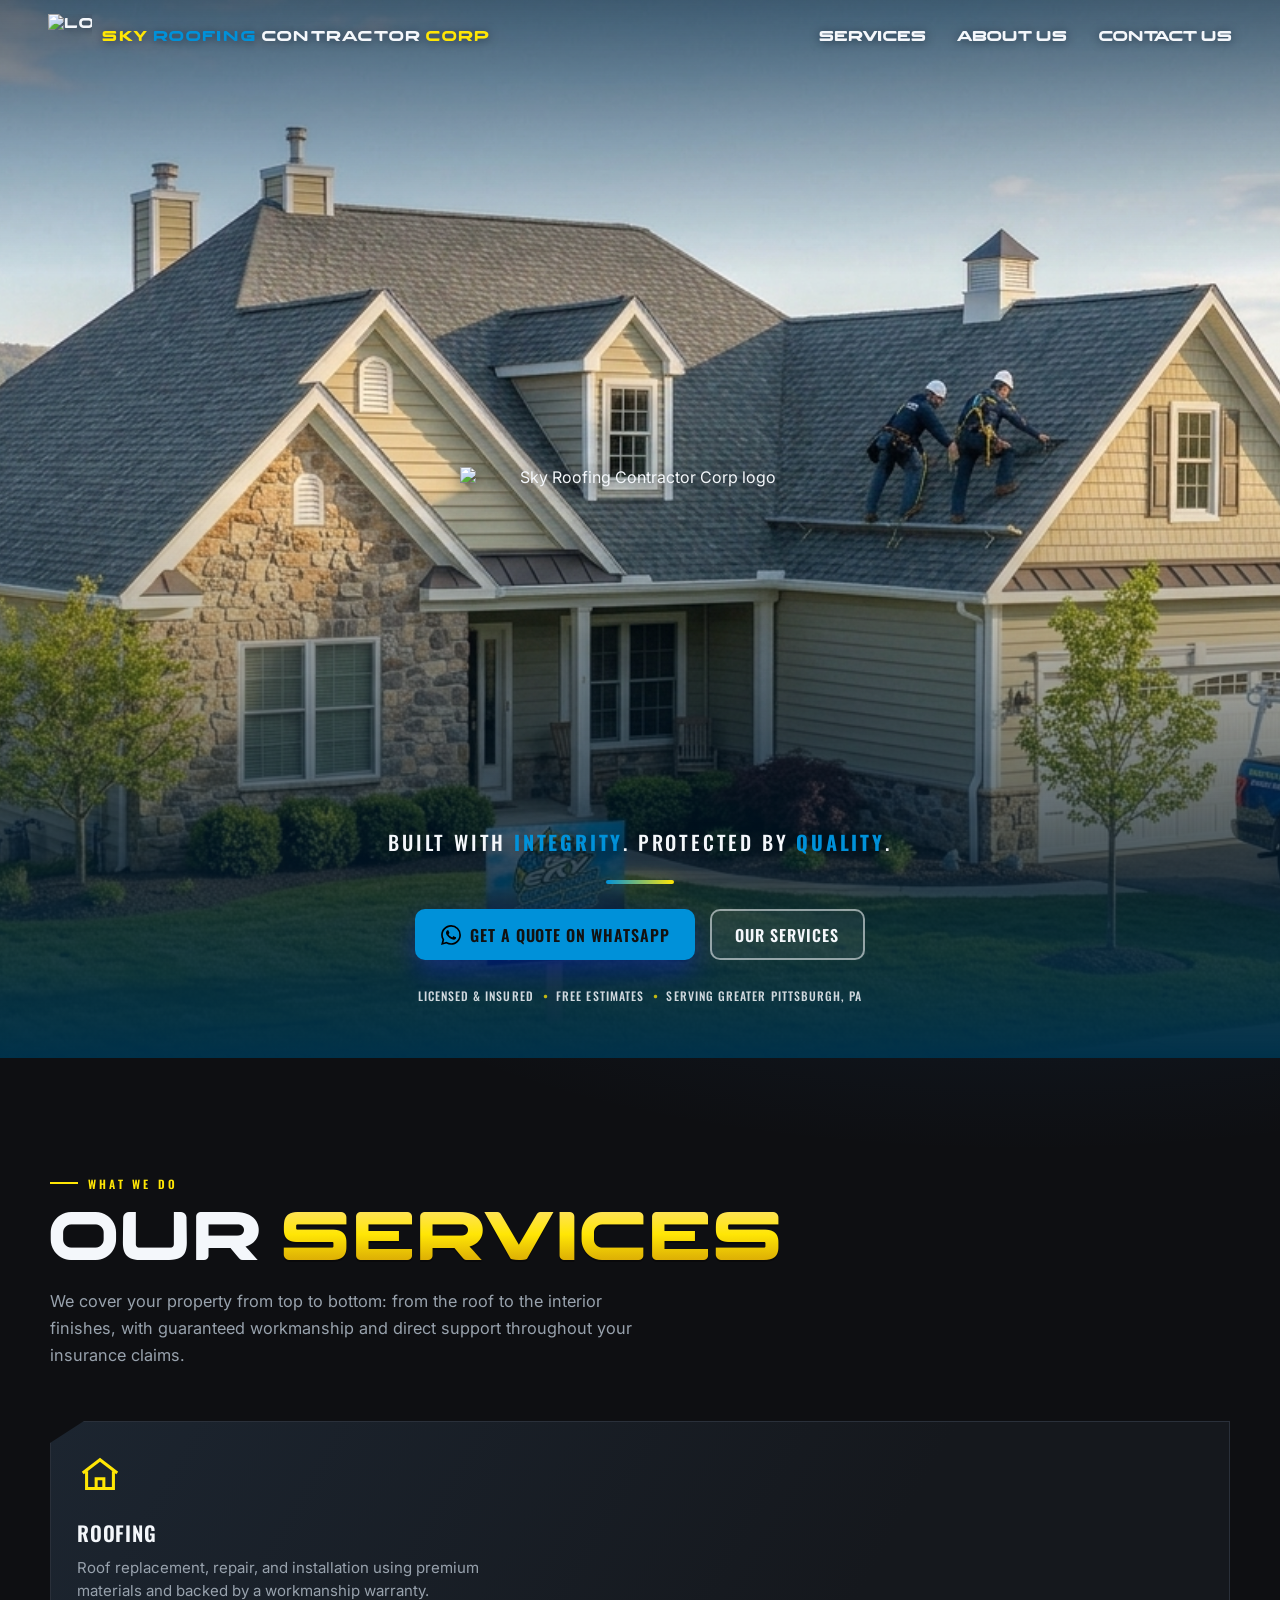
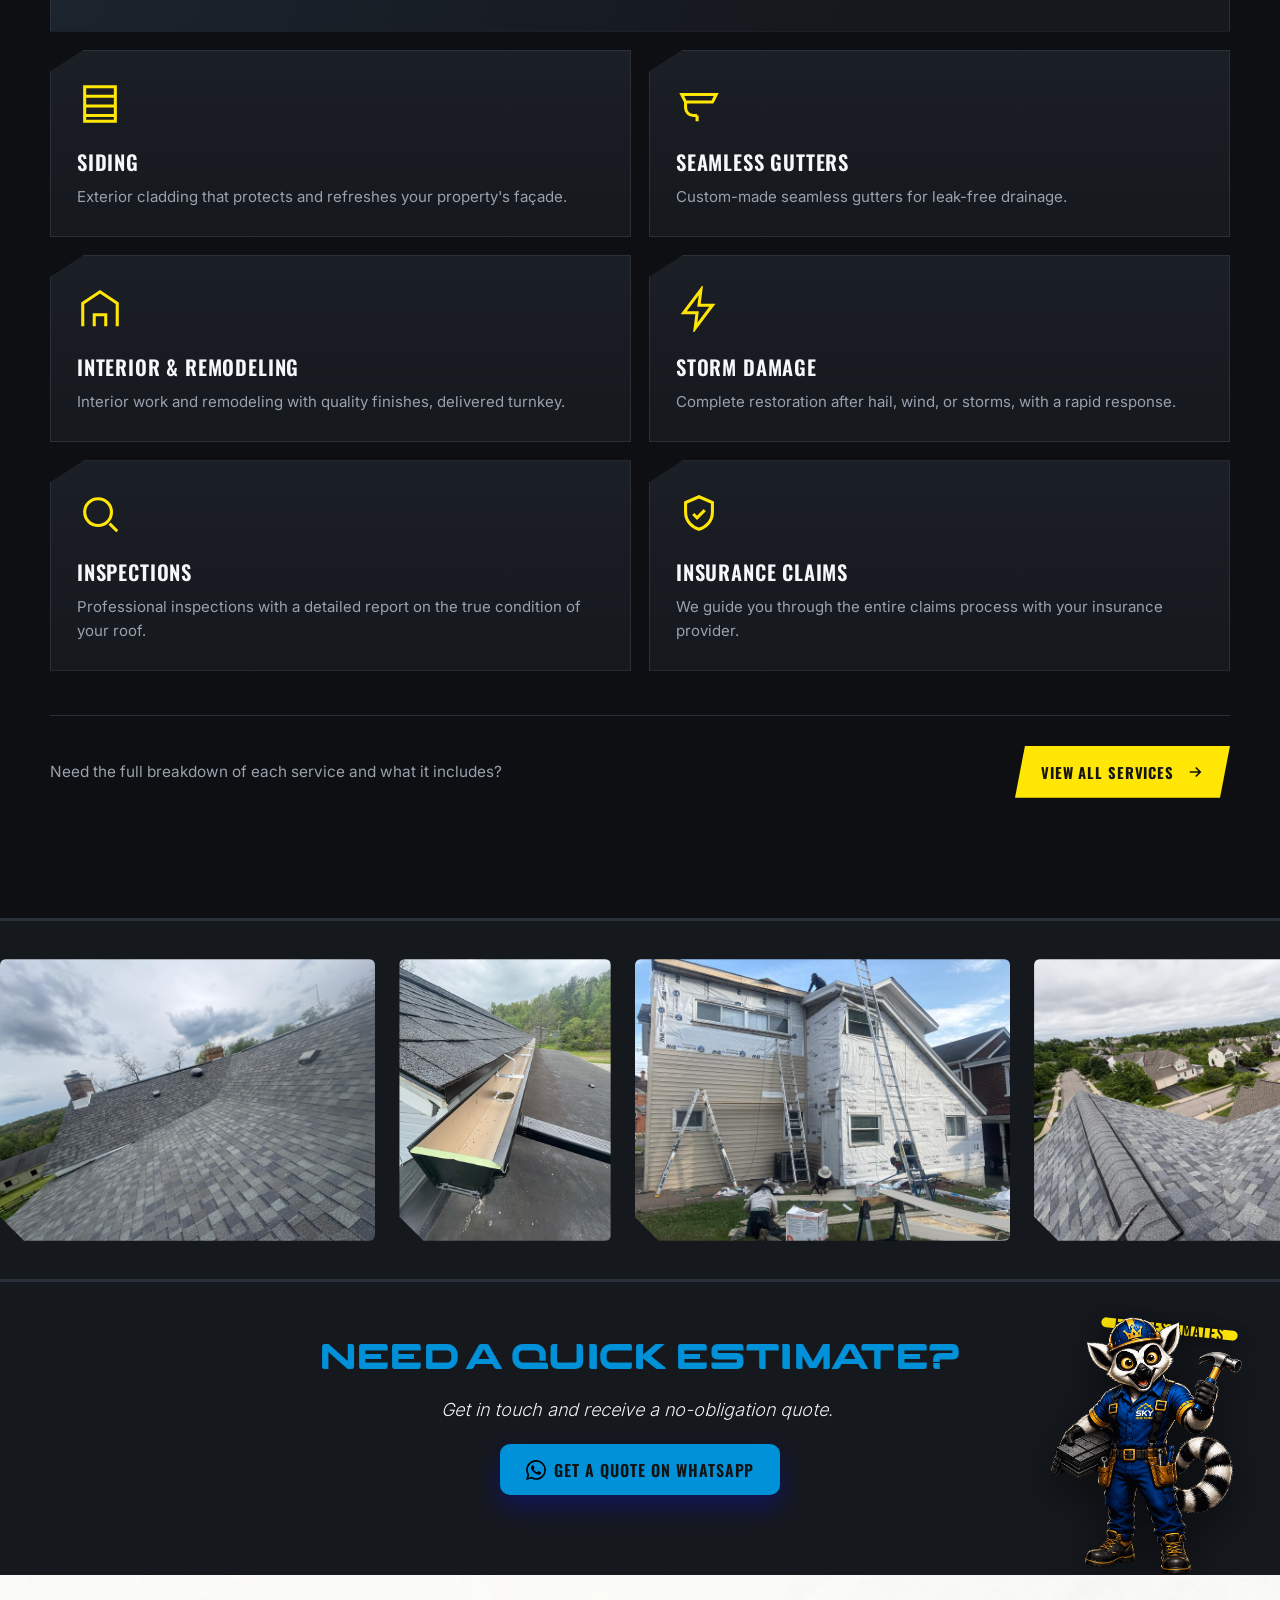
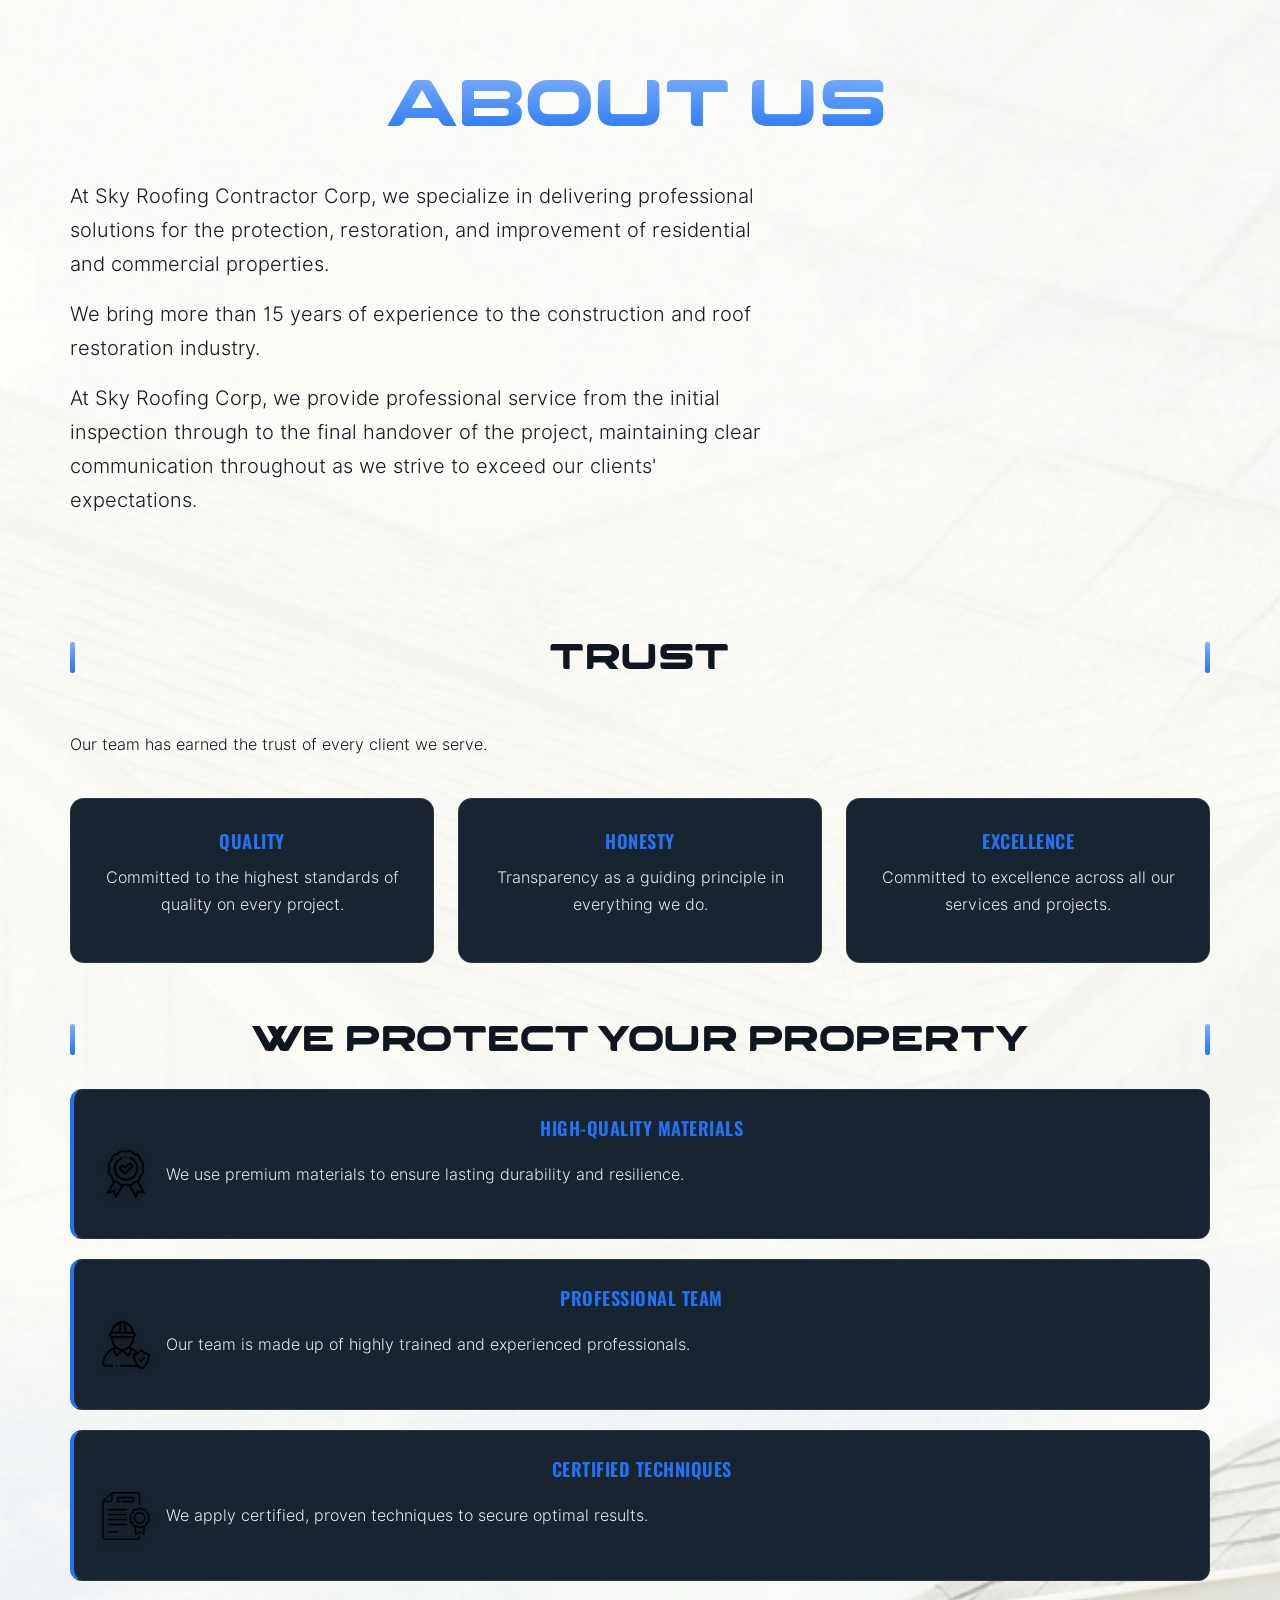
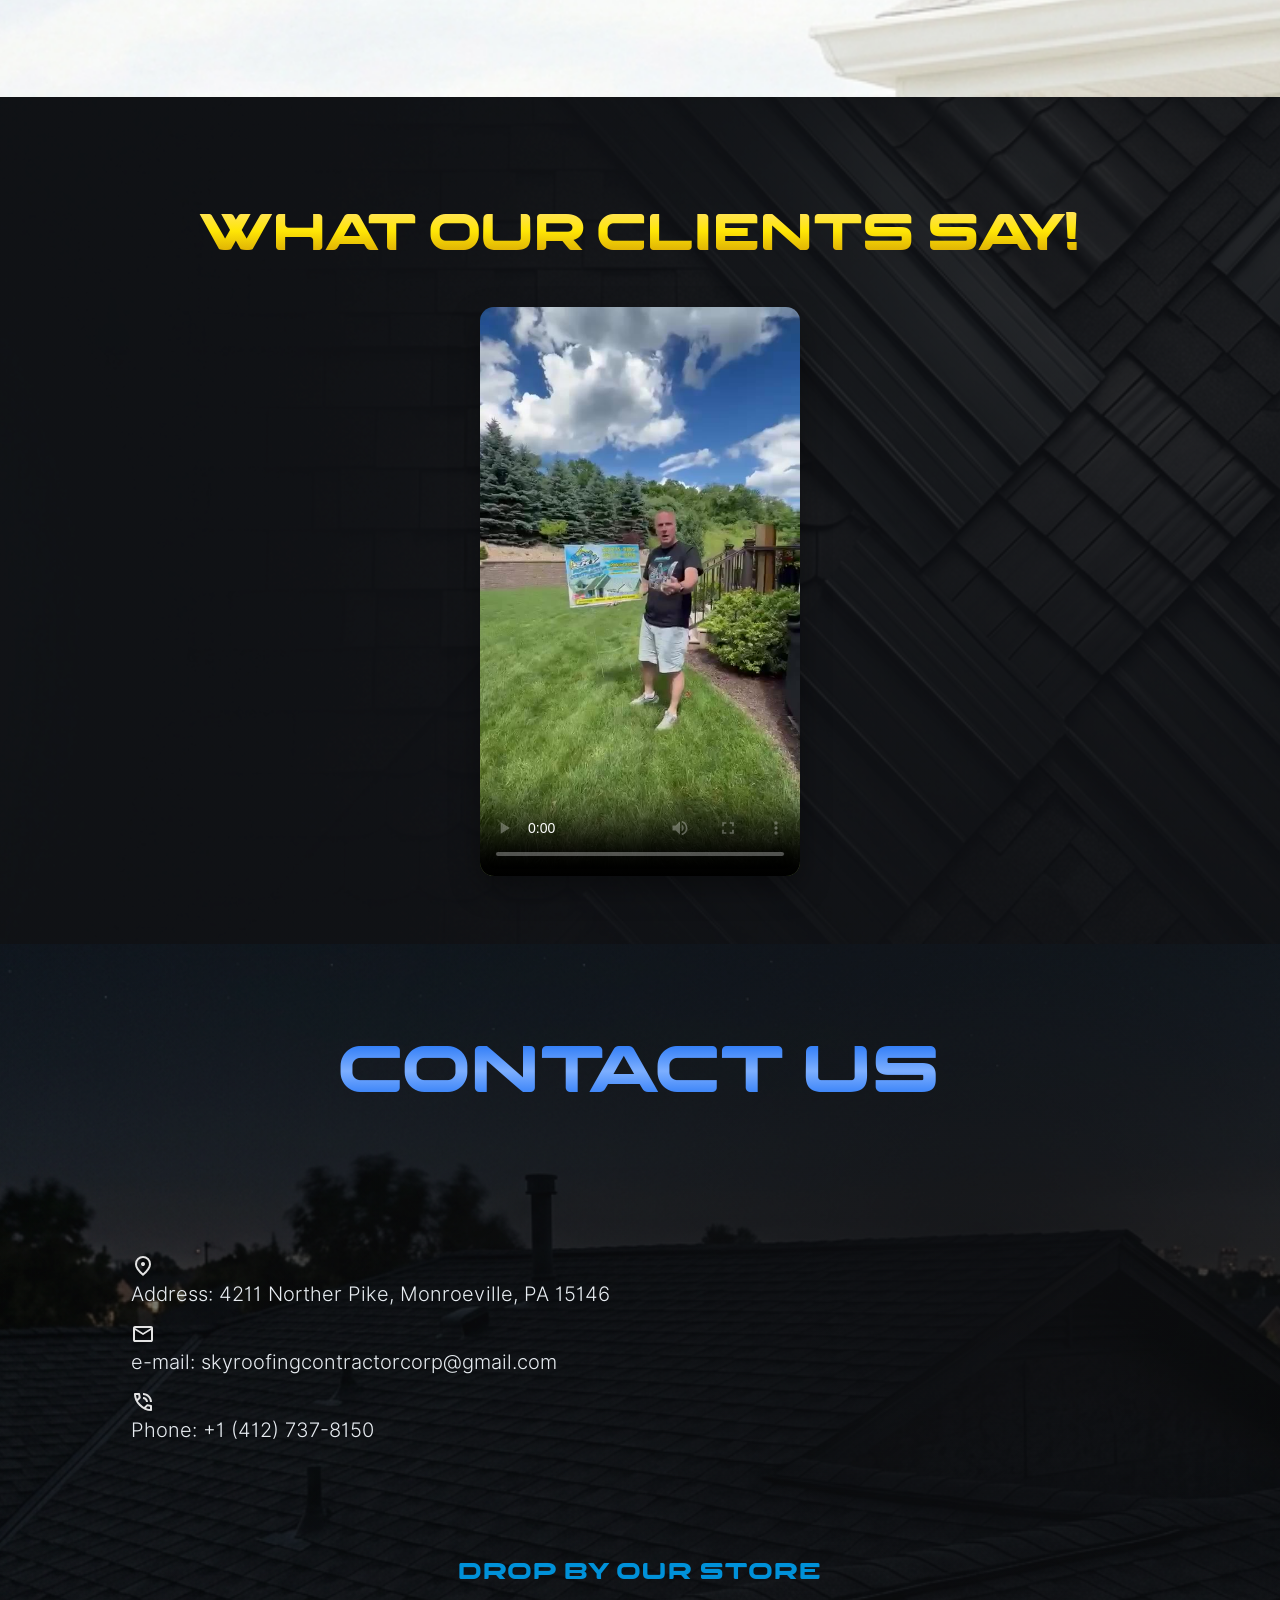
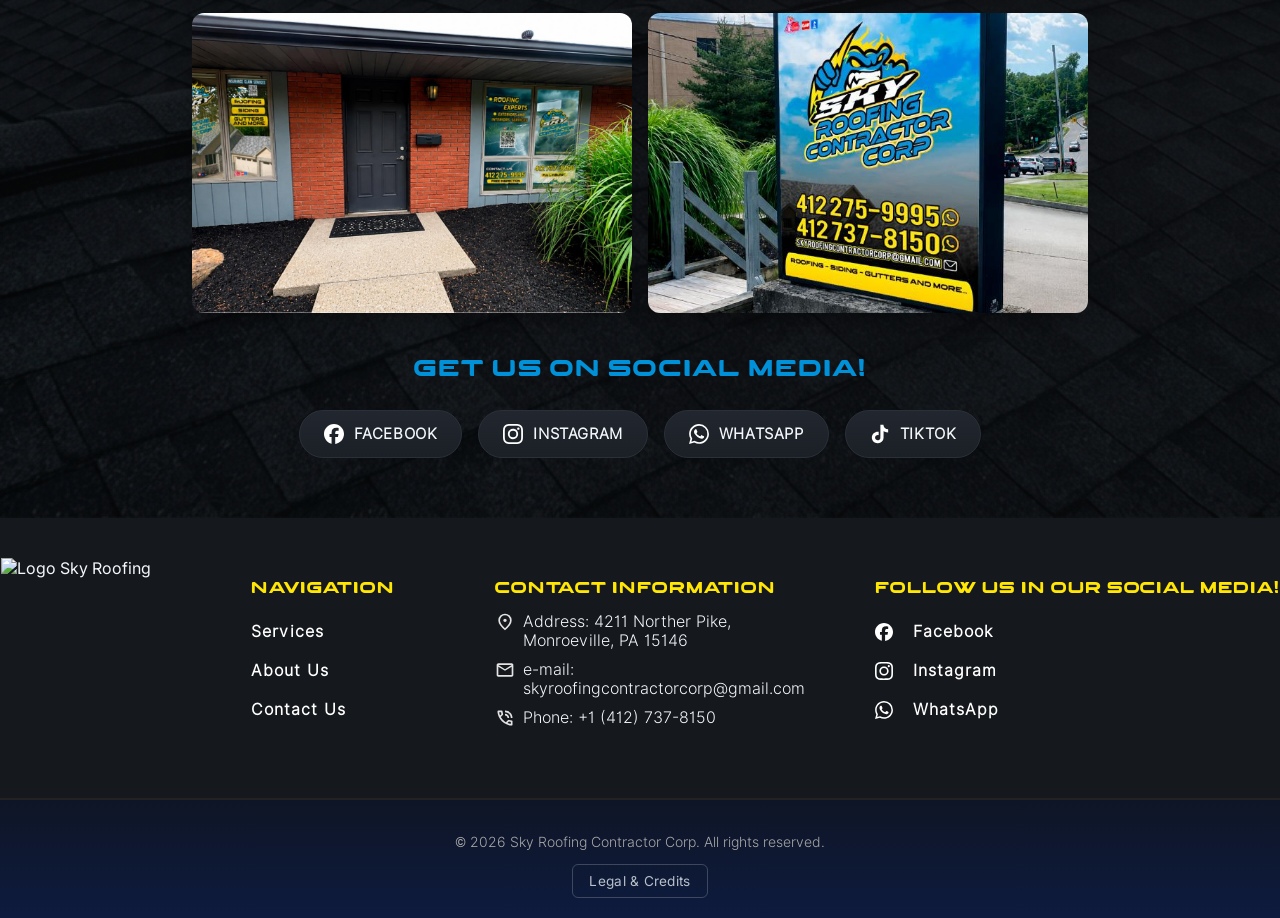
==== frontend/index.html @ 6a6f4f35 "Actualización meta index.html y agregados de sitemaps y robots para deployment" ====
<!DOCTYPE html>
<html lang="en">
<head>
    <meta charset="UTF-8">
    <meta name="viewport" content="width=device-width, initial-scale=1.0">
    <title>Roofing in Pittsburgh, PA - Sky Roofing Contractor Corp</title>
    <meta name="description" content="Licensed roofing & exterior contractor in Greater Pittsburgh, PA. Roofing, siding, seamless gutters, storm damage restoration and insurance claim support. Free estimates.">

    <link rel="canonical" href="https://www.skyroofingcontractor.com/">
    <meta property="og:type" content="website">
    <meta property="og:site_name" content="Sky Roofing Contractor Corp">
    <meta property="og:title" content="Sky Roofing Contractor Corp — Roofing in Greater Pittsburgh, PA">
    <meta property="og:description" content="Licensed roofing & exterior contractor. Roofing, siding, seamless gutters, storm restoration and insurance claim support. Free estimates.">
    <meta property="og:url" content="https://www.skyroofingcontractor.com/">
    <meta property="og:image" content="https://www.skyroofingcontractor.com/assets/og-image.jpg">
    <meta property="og:image:width" content="1200">
    <meta property="og:image:height" content="630">
    <meta property="og:image:alt" content="Sky Roofing Contractor Corp storefront and logo">
    <meta property="og:locale" content="en_US">
    <meta name="twitter:card" content="summary_large_image">
    <meta name="twitter:title" content="Sky Roofing Contractor Corp — Roofing in Greater Pittsburgh, PA">
    <meta name="twitter:description" content="Roofing, siding, seamless gutters, storm restoration and insurance claim support. Free estimates.">
    <meta name="twitter:image" content="https://www.skyroofingcontractor.com/assets/og-image.jpg">

    <link rel="stylesheet" href="style.css">
    <link rel="stylesheet" href="barra_progreso.css">
    <link rel="stylesheet" href="about_us.css">
    <link rel="stylesheet" href="responsive.css">
    <link rel="stylesheet" href="branding.css">

    <link rel="icon" href="assets/favicon/favicon.ico" sizes="any">
    <link rel="icon" href="assets/favicon/favicon-32x32.png" sizes="32x32" type="image/png">
    <link rel="icon" href="assets/favicon/favicon-16x16.png" sizes="16x16" type="image/png">
    <link rel="apple-touch-icon" href="assets/favicon/apple-touch-icon.png" sizes="180x180">
    <link rel="manifest" href="assets/favicon/site.webmanifest">
    <meta name="theme-color" content="#0a1946">
</head>
<body>
    <div id="barra-progreso"></div>
    <header class="navbar" id="navbar">
        <a href="index.html" class="nav-logo">
            <img src="assets/logos/logo_skyroofing_1.png" alt="Logo Sky Roofing" class="logo-img">
            <span class="nav-name">
                <span class="y">SKY </span><span class="b">ROOFING </span><span class="w">CONTRACTOR </span><span class="y">CORP</span>
            </span>
        </a>
        <button class="nav-toggle" id="navToggle" aria-label="Open menu" aria-controls="navLinks" aria-expanded="false">
            <span></span><span></span><span></span>
        </button>
        <nav class="nav-links" id="navLinks">
            <a href="services.html">Services</a>
            <a href="#about-us">About Us</a>
            <a href="#contact-us">Contact Us</a>
        </nav>
    </header>
    <main>
        <section class="hero">
            <h1 class="sr-only">Sky Roofing Contractor Corp — Roofing in Greater Pittsburgh, PA</h1>
            <div class="hero-content">
                <img class="hero-logo" src="assets/logos/logo_skyroofing_1.png"
                     alt="Sky Roofing Contractor Corp logo" width="1100" height="1022">
                <p class="hero-eyebrow">Built with <b class="hl">integrity</b>. Protected by <b class="hl">quality</b>.</p>
                <span class="hero-accent" aria-hidden="true"></span>
                <div class="hero-cta">
                    <a class="btn btn-primary" href="https://wa.me/14127378150" target="_blank" rel="noopener">
                        <img src="assets/iconos/whatsapp.svg" alt="" aria-hidden="true"> Get a Quote on WhatsApp
                    </a>
                    <a class="btn btn-ghost" href="services.html">Our Services</a>
                </div>
                <ul class="hero-trust">
                    <li>Licensed &amp; Insured</li>
                    <li>Free Estimates</li>
                    <li>Serving Greater Pittsburgh, PA</li>
                </ul>
            </div>
        </section>
        <section class="sky-servicios" id="servicios">
            <div class="sky-wrap">
                <p class="sky-eyebrow">What We Do</p>
                <h2 class="sky-title">Our <span class="hl">Services</span></h2>
                <p class="sky-intro">
                We cover your property from top to bottom: from the roof to the interior finishes,
                with guaranteed workmanship and direct support throughout your insurance claims.
                </p>
                <div class="sky-grid">
                    <article class="sky-card is-feature">
                        <div class="sky-ico">
                        <svg viewBox="0 0 24 24"><path d="M3 11l9-7 9 7"/><path d="M5 10v9h14v-9"/><path d="M10 19v-5h4v5"/></svg>
                        </div>
                        <h3 class="sky-card-name">Roofing</h3>
                        <p class="sky-card-desc">Roof replacement, repair, and installation using premium materials and backed by a workmanship warranty.</p>
                    </article>
                
                    <article class="sky-card">
                        <div class="sky-ico">
                        <svg viewBox="0 0 24 24"><path d="M4 3h16v18H4z"/><path d="M4 8h16M4 13h16M4 18h16"/></svg>
                        </div>
                        <h3 class="sky-card-name">Siding</h3>
                        <p class="sky-card-desc">Exterior cladding that protects and refreshes your property's façade.</p>
                    </article>
                
                    <article class="sky-card">
                        <div class="sky-ico">
                        <svg viewBox="0 0 24 24"><path d="M3 7h18l-2 4H5z"/><path d="M5 11v3a4 4 0 0 0 4 4h2"/><path d="M11 18v3"/></svg>
                        </div>
                        <h3 class="sky-card-name">Seamless Gutters</h3>
                        <p class="sky-card-desc">Custom-made seamless gutters for leak-free drainage.</p>
                    </article>
                
                    <article class="sky-card">
                        <div class="sky-ico">
                        <svg viewBox="0 0 24 24"><path d="M3 21V9l9-6 9 6v12"/><path d="M9 21v-6h6v6"/></svg>
                        </div>
                        <h3 class="sky-card-name">Interior &amp; Remodeling</h3>
                        <p class="sky-card-desc">Interior work and remodeling with quality finishes, delivered turnkey.</p>
                    </article>
                
                    <article class="sky-card">
                        <div class="sky-ico">
                        <svg viewBox="0 0 24 24"><path d="M13 2L4 14h7l-1 8 9-12h-7z"/></svg>
                        </div>
                        <h3 class="sky-card-name">Storm Damage</h3>
                        <p class="sky-card-desc">Complete restoration after hail, wind, or storms, with a rapid response.</p>
                    </article>
                
                    <article class="sky-card">
                        <div class="sky-ico">
                        <svg viewBox="0 0 24 24"><circle cx="11" cy="11" r="7"/><path d="M21 21l-4-4"/></svg>
                        </div>
                        <h3 class="sky-card-name">Inspections</h3>
                        <p class="sky-card-desc">Professional inspections with a detailed report on the true condition of your roof.</p>
                    </article>
                
                    <article class="sky-card">
                        <div class="sky-ico">
                        <svg viewBox="0 0 24 24"><path d="M12 3l7 3v5c0 5-3.5 8-7 9-3.5-1-7-4-7-9V6z"/><path d="M9 12l2 2 4-4"/></svg>
                        </div>
                        <h3 class="sky-card-name">Insurance Claims</h3>
                        <p class="sky-card-desc">We guide you through the entire claims process with your insurance provider.</p>
                    </article>
                </div>
                <div class="sky-foot">
                <p>Need the full breakdown of each service and what it includes?</p>
                <a class="sky-btn" href="services.html">
                    View all services
                    <svg viewBox="0 0 24 24"><path d="M5 12h14M13 6l6 6-6 6"/></svg>
                </a>
                </div>
            </div>
        </section>
        <section class="imagenes" aria-label="skyroofing-projects">
            <ul class="carrusel-track-imagenes">
                <li class="carrusel-item"><img src="assets/trabajos/roofing/roof1.jpeg"></li>
                <li class="carrusel-item"><img src="assets/trabajos/gutters/gutters1.jpeg"></li>
                <li class="carrusel-item"><img src="assets/trabajos/siding/siding1.jpeg"></li>
                <li class="carrusel-item"><img src="assets/trabajos/roofing/roof2.jpeg"></li>

                <li class="carrusel-item" aria-hidden="true"><img src="assets/trabajos/interior/interior1.jpeg"></li>
                <li class="carrusel-item" aria-hidden="true"><img src="assets/trabajos/storm_repairs/repair2.jpeg"></li>
                <li class="carrusel-item" aria-hidden="true"><img src="assets/trabajos/roofing/roof3.jpeg"></li>
                <li class="carrusel-item" aria-hidden="true"><img src="assets/trabajos/roofing/roof4.jpeg"></li>
            </ul>
        </section>
        <section class="contacto-rapido">
            <div class="container">
                <div class="contacto-text">
                    <h2>Need a quick estimate?</h2>
                    <p>Get in touch and receive a no-obligation quote.</p>
                    <a class="btn btn-primary" href="https://wa.me/14127378150" target="_blank" rel="noopener">
                        <img src="assets/iconos/whatsapp.svg" alt="" aria-hidden="true"> Get a Quote on WhatsApp
                    </a> 
                </div>
            </div>
            <div class="mascot-extra" aria-hidden="true">
                <span class="mascot-badge">Free Estimates</span>
                <img src="assets/logos/mascota_web.png" alt="">
            </div>
        </section>
        <section id="about-us">
            <div class="about-us-content">
                <h2>About Us</h2>
                <div class="about-us-text-img">
                    <div class="about-us-text">
                        <p>At Sky Roofing Contractor Corp, we specialize in delivering professional solutions for the protection, restoration, and improvement of residential and commercial properties.</p>
                        <p>We bring more than 15 years of experience to the construction and roof restoration industry.</p>
                        <p>At Sky Roofing Corp, we provide professional service from the initial inspection through to the final handover of the project, maintaining clear communication throughout as we strive to exceed our clients' expectations.</p>
                    </div>
                    <div class="about-us-img">
                        <video src="assets/video1.mp4" autoplay muted loop playsinline class="about-us-video"></video>
                    </div>
                </div>
                <div class="about-us-boxes">
                    <h3>Trust</h3>
                    <p>Our team has earned the trust of every client we serve.</p>
                    <div class="about-us-box">
                        <h4>Quality</h4>
                        <p>Committed to the highest standards of quality on every project.</p>
                    </div>
                    <div class="about-us-box">
                        <h4>Honesty</h4>
                        <p>Transparency as a guiding principle in everything we do.</p>
                    </div>
                    <div class="about-us-box">
                        <h4>Excellence</h4>
                        <p>Committed to excellence across all our services and projects.</p>
                    </div>
                </div>
                <h3>We Protect Your Property</h3>
                <div class="box">
                    <h4>High-Quality Materials</h4>
                    <p>
                        <img src="assets/iconos/calidad.png" class="box-icon" alt="quality icon">
                        <span>We use premium materials to ensure lasting durability and resilience.</span>
                    </p>
                </div>
                <div class="box">
                    <h4>Professional Team</h4>
                    <p>
                        <img src="assets/iconos/trabajador.png" class="box-icon" alt="professional icon">
                        <span>Our team is made up of highly trained and experienced professionals.</span>
                    </p>
                </div>
                <div class="box">
                    <h4>Certified Techniques</h4>
                    <p>
                        <img src="assets/iconos/certificado.png" class="box-icon" alt="certified icon">
                        <span>We apply certified, proven techniques to secure optimal results.</span>
                    </p>
                </div>
            </div>
        </section>
        <section class="testimonio" id="testimonios">
            <div class="testimonio-inner">
                <h2>What our clients say!</h2>
                <div class="testimonio-video">
                    <video src="assets/video_recomendacion.mp4" controls playsinline preload="metadata" poster="assets/testimonio_poster.jpg"></video>
                </div>
            </div>
        </section>
        <section id="contact-us">
            <div class="contact-titulo">
                <h2>Contact Us</h2>
            </div>
            <div class="contact-info-container">
                <div class="contact-info">
                    <p>
                        <img src="assets/iconos/location.svg" class="contact-icon" alt="location icon">
                        <span>Address: 4211 Norther Pike, Monroeville, PA 15146</span>
                    </p>
                    <p>
                        <img src="assets/iconos/mail.svg" class="contact-icon" alt="mail icon">
                        <span>e-mail: skyroofingcontractorcorp@gmail.com</span>
                    </p>
                    <p>
                        <img src="assets/iconos/phone.svg" class="contact-icon" alt="phone icon">
                        <span>Phone: +1 (412) 737-8150</span> 
                    </p>
                </div>
                <div class="contact-map">
                    <iframe
                        src="https://www.google.com/maps?q=4211+Northern+Pike,+Monroeville,+PA+15146&output=embed"
                        width="600"
                        height="300"
                        style="border:0; border-radius:12px;"
                        allowfullscreen=""
                        loading="lazy"
                        referrerpolicy="no-referrer-when-downgrade"
                        title="Sky Roofing Contractor Corp location">
                    </iframe>                
                </div>
            </div>
            <div class="contact-local">
                <h3>Drop by our store</h3>
                <div class="contact-local-fotos">
                    <img class="local-frente" src="assets/local_front.jpeg">
                    <img class="local-letrero" src="assets/local_letrero.jpeg">
                </div>
            </div>
            <div class="contact-social">
                <h3>Get us on social media!</h3>
                <div class="contact-social-btns">
                    <button class="contact-social-btn" onclick="window.open('https://www.facebook.com/share/1DEBzfzAPD/?mibextid=wwXIfr', '_blank')">
                        <img src="assets/iconos/facebook.svg" alt="Facebook" class="contact-social-icon">
                        <span>Facebook</span>
                    </button>
                    <button class="contact-social-btn" onclick="window.open('https://www.instagram.com/sky_roofing_1?utm_source=qr', '_blank')">
                        <img src="assets/iconos/instagram.svg" alt="Instagram" class="contact-social-icon">
                        <span>Instagram</span>
                    </button>
                    <button class="contact-social-btn" onclick="window.open('https://wa.me/14127378150', '_blank')">
                        <img src="assets/iconos/whatsapp.svg" alt="WhatsApp" class="contact-social-icon">
                        <span>WhatsApp</span>
                    </button>
                    <button class="contact-social-btn" onclick="window.open('', '_blank')">
                        <img src="assets/iconos/tiktok.svg" alt="TikTok" class="contact-social-icon">
                        <span>TikTok</span>
                    </button>
                </div>
            </div>
        </section>
    </main>
    <footer class="footer">
        <div class="footer-main">
            <div class="footer-logo">
                <img src="assets/logos/logo_skyroofing_1.png" alt="Logo Sky Roofing" class="footer-logo-img">
            </div>
            <div class="footer-links">
                <h4>Navigation</h4>
                <a href="services.html">Services</a>
                <a href="#about-us">About Us</a>
                <a href="#contact-us">Contact Us</a>
            </div>
            <div class="footer-contact">
                <h4>Contact Information</h4>
                <p>
                    <img src="assets/iconos/location.svg" class="footer-icon" alt="location icon">
                    <span>Address: 4211 Norther Pike, Monroeville, PA 15146</span>
                </p>
                <p>
                    <img src="assets/iconos/mail.svg" class="footer-icon" alt="mail icon">
                    <span>e-mail: skyroofingcontractorcorp@gmail.com</span>
                </p>
                <p>
                    <img src="assets/iconos/phone.svg" class="footer-icon" alt="phone icon">
                    <span>Phone: +1 (412) 737-8150</span> 
                </p>
            </div>
            <div class="footer-social">
                <h4>Follow us in our social media!</h4>
                <a href="https://www.facebook.com/share/1DEBzfzAPD/?mibextid=wwXIfr" target="_blank" class="footer-social-link">
                    <img src="assets/iconos/facebook.svg" alt="Facebook" class="footer-social-icon">
                    <span>Facebook</span>
                </a>
                <a href="https://www.instagram.com/sky_roofing_1?utm_source=qr" target="_blank" class="footer-social-link">
                    <img src="assets/iconos/instagram.svg" alt="Instagram" class="footer-social-icon">
                    <span>Instagram</span>
                </a>
                <a href="https://wa.me/14127378150" target="_blank" class="footer-social-link">
                    <img src="assets/iconos/whatsapp.svg" alt="WhatsApp" class="footer-social-icon">
                    <span>WhatsApp</span>
                </a>
            </div>
        </div>
        <div class="footer-bottom">
            <p>&copy; 2026 Sky Roofing Contractor Corp. All rights reserved.</p>
            <button class="atribuciones" id="atribuciones" onclick="window.location.href='legal.html'">Legal &amp; Credits</button>
        </div>
    </footer>
    <script src="barra_progreso.js"></script>
    <script src="navbar.js"></script>
</body>
</html>
---- frontend/style.css ----
@import url('https://fonts.googleapis.com/css2?family=Oswald:wght@400;500;600;700&family=Inter:wght@400;500;600&display=swap');

@font-face {
    font-family: 'AGRESSIVE';
    src: url(assets/fonts/agressive/AGRESSIVE.otf) format('opentype');
    font-weight: normal;
    font-style: normal;
    font-display: swap;
}
@font-face {
    font-family: 'Inter-Light-BETA.otf';
    src: url('assets/fonts/Inter-Light-BETA.otf') format('opentype');
    font-weight: normal;
    font-style: normal;
    font-display: swap;
}

:root {
    --blue: #0091d9;
    --yellow: #ffe605;
    --white: #f4f7fb;
    --black: #121212;

    --darkblue: #00314a;

    --nav-h: 72px;
    --ink:#0e0f12;
    --steel:#15181d;
    --panel:#1b1f26;
    --panel-2:#22272f;
    --muted:#98a2ad;
    --line:#2a303a;
}

html {
    scroll-behavior: smooth;
}

body {
    margin: 0;
    font-family: 'Inter', system-ui, sans-serif;
    color: var(--white);
}

.sr-only {
    position: absolute;
    width: 1px; height: 1px;
    padding: 0; margin: -1px;
    overflow: hidden;
    clip: rect(0 0 0 0);
    white-space: nowrap;
    border: 0;
}

.y { color: var(--yellow); }
.b { color: var(--blue); }
.w { color: var(--white); }

main {
    background: url(assets/fondo_gemini.png) no-repeat center center fixed;
    background-size: cover;
    padding-top: 0;
    z-index: 1;
    position: relative;
    min-height: 100vh;
}
a {
    text-decoration: none;
    color: var(--white);
}
.navbar {
    position: fixed;
    top: 0; left: 0; right: 0;
    z-index: 50;
    display: flex;
    align-items: center;
    justify-content: space-between;
    gap: 1rem;
    height: var(--nav-h);
    padding: 0 clamp(1rem, 4vw, 3rem);
    background: transparent;
    transition: background 0.3s ease, box-shadow 0.3s ease;
}
.navbar.is-scrolled {
    background: rgba(11, 17, 32, 0.92);
    backdrop-filter: blur(10px);
    box-shadow: 0 8px 24px rgba(0, 0, 0, 0.35);
}

.navbar:not(.is-scrolled) .nav-logo,
.navbar:not(.is-scrolled) .nav-links a {
    text-shadow: 0 1px 10px rgba(0, 20, 35, 0.55);
}

.nav-logo {
    display: flex;
    align-items: center;
    gap: 0.65rem;
    font-family: 'AGRESSIVE';
    font-size: 0.95rem;
    letter-spacing: 0.08em;
    white-space: nowrap;
}
.nav-logo img { width: 44px; height: 44px; object-fit: contain; }

.nav-links {
    display: flex;
    font-family: 'AGRESSIVE';
    align-items: center;
    gap: clamp(1rem, 2.5vw, 2rem);
    font-size: 0.95rem;
}

.nav-links > a:not(.nav-cta) {
    position: relative;
    padding: 0.35rem 0;
}
.nav-links > a:not(.nav-cta)::after {
    content: "";
    position: absolute;
    left: 0; bottom: 0;
    width: 100%; height: 3px;
    background: linear-gradient(90deg, var(--blue), var(--yellow));
    transform: scaleX(0);
    transform-origin: left;
    transition: transform 0.25s ease;
}
.nav-links > a:not(.nav-cta):hover::after { transform: scaleX(1); }

.nav-toggle {
    display: none;
    flex-direction: column;
    gap: 5px;
    background: none;
    border: 0;
    cursor: pointer;
    padding: 8px;
}
.nav-toggle span {
    width: 26px; height: 3px;
    background: var(--white);
    border-radius: 2px;
    transition: transform 0.25s ease, opacity 0.25s ease;
}
.nav-toggle.is-open span:nth-child(1) { transform: translateY(8px) rotate(45deg); }
.nav-toggle.is-open span:nth-child(2) { opacity: 0; }
.nav-toggle.is-open span:nth-child(3) { transform: translateY(-8px) rotate(-45deg); }

.hero {
    position: relative;
    min-height: 100svh;
    display: flex;
    flex-direction: column;
    justify-content: flex-end;
    align-items: center;
    overflow: hidden;
    text-align: center;
    padding: calc(var(--nav-h) + 2rem) 1.5rem clamp(2.5rem, 6vh, 4.5rem);
}
.hero::before {
    content: "";
    position: absolute;
    inset: 0;
    background: url(assets/hero_gemini.png) no-repeat center 40%;
    background-size: cover;
    transform: scale(1.08);
    animation: heroZoom 18s ease-out forwards;
    z-index: 0;
}
.hero::after {
    content: "";
    position: absolute;
    inset: 0;
    background: linear-gradient(
        to bottom,
        rgba(0, 20, 35, 0.62) 0%,
        rgba(0, 20, 35, 0.00) 26%,
        rgba(0, 20, 35, 0.00) 46%,
        rgba(0, 25, 45, 0.72) 82%,
        var(--darkblue) 100%
    );
    z-index: 1;
}

.hero-content {
    position: relative;
    z-index: 2;
    display: flex;
    flex-direction: column;
    align-items: center;
    gap: 1.4rem;
    max-width: 720px;
}

.hero-eyebrow {
    margin: 0;
    font-family: 'Oswald', sans-serif;
    font-weight: 500;
    text-transform: uppercase;
    letter-spacing: 0.14em;
    font-size: clamp(0.95rem, 1.8vw, 1.25rem);
    color: var(--white);
    text-shadow: 0 2px 14px rgba(0, 0, 0, 0.55);
}
.hero-eyebrow .hl { color: var(--blue); font-weight: 700; }

.hero-accent {
    display: block;
    width: 68px;
    height: 4px;
    border-radius: 2px;
    background: linear-gradient(90deg, var(--blue), var(--yellow));
    box-shadow: 0 0 18px rgba(255, 230, 5, 0.35);
}

.hero-cta {
    display: flex;
    flex-wrap: wrap;
    justify-content: center;
    gap: 0.9rem;
    margin-top: 0.2rem;
}

.btn {
    display: inline-flex;
    align-items: center;
    gap: 0.55rem;
    font-family: 'Oswald', sans-serif;
    font-weight: 600;
    text-transform: uppercase;
    letter-spacing: 0.06em;
    font-size: 1rem;
    line-height: 1;
    padding: 0.95rem 1.6rem;
    border-radius: 10px;
    cursor: pointer;
    transition: transform 0.18s ease, box-shadow 0.18s ease,
                background 0.18s ease, border-color 0.18s ease, color 0.18s ease;
}
.btn img { width: 20px; height: 20px; }

.btn-primary {
    background: var(--blue);
    color: var(--black);
    box-shadow: 0 12px 26px rgba(5, 18, 255, 0.28);
}
.btn-primary:hover {
    transform: translateY(-2px);
    box-shadow: 0 16px 32px rgba(22, 5, 255, 0.4);
}

.btn-ghost {
    color: var(--white);
    background: rgba(255, 255, 255, 0.06);
    border: 2px solid rgba(244, 247, 251, 0.55);
    padding: calc(0.95rem - 2px) calc(1.6rem - 2px);
    backdrop-filter: blur(4px);
}
.btn-ghost:hover {
    transform: translateY(-2px);
    color: var(--yellow);
    border-color: var(--yellow);
}
.hero-trust {
    list-style: none;
    margin: 0.3rem 0 0;
    padding: 0;
    display: flex;
    flex-wrap: wrap;
    justify-content: center;
    gap: 0.4rem 1.4rem;
    font-family: 'Oswald', sans-serif;
    text-transform: uppercase;
    letter-spacing: 0.09em;
    font-size: 0.74rem;
    font-weight: 500;
    color: rgba(244, 247, 251, 0.85);
}
.hero-trust li { position: relative; }
.hero-trust li:not(:first-child)::before {
    content: "•";
    position: absolute;
    left: -0.85rem;
    color: var(--yellow);
    opacity: 0.75;
}

@keyframes heroZoom {
    from { transform: scale(1.08); }
    to   { transform: scale(1.00); }
}
@keyframes heroRise {
    from { opacity: 0; transform: translateY(18px); }
    to   { opacity: 1; transform: none; }
}
.hero-content > * { animation: heroRise 0.7s cubic-bezier(0.2, 0.7, 0.2, 1) both; }
.hero-eyebrow { animation-delay: 0.15s; }
.hero-accent  { animation-delay: 0.28s; }
.hero-cta     { animation-delay: 0.40s; }
.hero-trust   { animation-delay: 0.55s; }

@media (prefers-reduced-motion: reduce) {
    .hero::before { animation: none; transform: none; }
    .hero-content > * { animation: none; }
}

@media (max-width: 900px) {
    .nav-toggle { display: flex; }
    .nav-links {
        position: fixed;
        top: var(--nav-h);
        left: 0; right: 0;
        flex-direction: column;
        gap: 0;
        background: rgba(11, 17, 32, 0.97);
        backdrop-filter: blur(10px);
        padding: 0.5rem clamp(1rem, 4vw, 3rem) 1.25rem;
        transform: translateY(-130%);
        transition: transform 0.3s ease;
        box-shadow: 0 20px 40px rgba(0, 0, 0, 0.4);
    }
    .nav-links.is-open { transform: translateY(0); }
    .nav-links a {
        width: 100%;
        padding: 0.9rem 0;
        border-bottom: 1px solid rgba(255, 255, 255, 0.08);
        text-shadow: none;
    }
    .hero::before { background-position: center center; }
}

.sky-servicios{
    background:
      radial-gradient(1200px 400px at 80% -10%, rgba(46,125,209,.10), transparent 60%),
      var(--ink);
    color:var(--white);
    padding:110px 24px 120px;
}

.sky-wrap{max-width:1180px;margin:0 auto;}
 
.sky-eyebrow{
    display:inline-flex;
    align-items:center;
    gap:10px;
    font-family:'Oswald',sans-serif;
    font-weight:600;
    letter-spacing:.28em;
    text-transform:uppercase;
    font-size:.72rem;
    color:var(--yellow);
    margin:0 0 14px;
}
.sky-eyebrow::before{content:"";width:28px;height:2px;background:var(--yellow);display:inline-block;}
.sky-title{
    font-family:'AGRESSIVE',sans-serif;
    font-weight:400;
    font-size:clamp(2.4rem,6vw,4.4rem);
    line-height:.92;
    text-transform:uppercase;
    margin:0 0 18px;
    letter-spacing:.01em;
}

.sky-title .hl{
    background:linear-gradient(180deg,#FFE27A 0%,var(--yellow) 45%,#C98F04 100%);
    -webkit-background-clip:text;background-clip:text;color:transparent;
    filter:drop-shadow(0 2px 0 rgba(0,0,0,.35));
}

.sky-intro{
    max-width:620px;color:var(--muted);font-size:1.02rem;line-height:1.65;margin:0 0 52px;
}
.sky-grid{
    display:grid;
    grid-template-columns:repeat(2,1fr);
    gap:18px;
}
.sky-card{
    position:relative;
    background:linear-gradient(180deg,var(--panel) 0%,var(--steel) 100%);
    border:1px solid var(--line);
    padding:30px 26px 28px;
    clip-path:polygon(0 22px, 34px 0, 100% 0, 100% 100%, 0 100%);
    overflow:hidden;
    transition:transform .35s cubic-bezier(.2,.7,.2,1), border-color .35s, background .35s;
}
.sky-card::after{
    content:"";position:absolute;left:0;top:22px;bottom:0;width:4px;
    background:var(--yellow);opacity:.0;transition:opacity .35s;
}
.sky-card:hover{
    transform:translateY(-6px);
    border-color:#39424f;
    background:linear-gradient(180deg,var(--panel-2) 0%,var(--panel) 100%);
}
.sky-card:hover::after{opacity:1;}
 
.sky-card.is-feature{grid-column:span 2;background:linear-gradient(120deg,#1c2530 0%,var(--steel) 70%);}
.sky-card.is-feature .sky-card-desc{max-width:440px;}
 
.sky-ico{
    width:46px;height:46px;color:var(--yellow);margin-bottom:20px;
    display:flex;align-items:center;justify-content:center;
}
.sky-ico svg{width:100%;height:100%;stroke:currentColor;fill:none;stroke-width:1.6;}
.sky-card-name{
    font-family:'Oswald',sans-serif;font-weight:600;text-transform:uppercase;
    letter-spacing:.04em;font-size:1.28rem;margin:0 0 8px;color:var(--white);
}
.sky-card-desc{color:var(--muted);font-size:.94rem;line-height:1.55;margin:0;}
 
.sky-foot{
    display:flex;align-items:center;justify-content:space-between;gap:24px;
    flex-wrap:wrap;margin-top:44px;padding-top:30px;border-top:1px solid var(--line);
}
.sky-foot p{margin:0;color:var(--muted);font-size:.96rem;}
.sky-btn{
    display:inline-flex;align-items:center;gap:12px;
    font-family:'Oswald',sans-serif;font-weight:700;text-transform:uppercase;
    letter-spacing:.06em;font-size:.92rem;text-decoration:none;
    background:var(--yellow);color:#141414;
    padding:15px 26px;clip-path:polygon(10px 0,100% 0,calc(100% - 10px) 100%,0 100%);
    transition:transform .25s, box-shadow .25s;
}
.sky-btn svg{width:18px;height:18px;stroke:currentColor;fill:none;stroke-width:2.2;transition:transform .25s;}
.sky-btn:hover{transform:translateY(-2px);box-shadow:0 10px 24px -8px rgba(255,198,26,.5);}
.sky-btn:hover svg{transform:translateX(4px);}
 
@media (max-width:860px){
    .sky-grid{grid-template-columns:repeat(2,1fr);}
    .sky-card.is-feature{grid-column:span 2;}
}
@media (max-width:560px){
    .sky-servicios{padding:80px 18px 90px;}
    .sky-grid{grid-template-columns:1fr;}
    .sky-card.is-feature{grid-column:span 1;}
}
@media (prefers-reduced-motion:reduce){
    .sky-card,.sky-btn,.sky-btn svg{transition:none;}
}
a:focus-visible,.sky-btn:focus-visible{outline:3px solid var(--blue);outline-offset:3px;}

.imagenes {
    width: 100vw;
    margin-left: calc(-50vw + 50%);
    overflow: hidden;
    background: var(--steel);
    padding-block: clamp(1rem, 3vw, 2.5rem);
    border-block: 3px solid var(--line);
}
.carrusel-track-imagenes {
    display: flex;
    gap: clamp(0.75rem, 2vw, 1.5rem);
    width: max-content;
    margin: 0;
    padding: 0;
    list-style: none;
    animation: carrusel-mover 40s linear infinite;
}
.imagenes:hover .carrusel-track-imagenes {
    animation-play-state: paused;
}
.carrusel-item {
    flex: 0 0 auto;
}
.carrusel-item img {
    display: block;
    width: auto;
    height: clamp(180px, 22vw, 320px);
    object-fit: cover;
    border-radius: 6px;
    clip-path: polygon(0 0, 100% 0, 100% 100%, 24px 100%, 0 calc(100% - 24px));
}
@keyframes carrusel-mover {
    from {transform: translateX(0);}
    to {transform: translateX(-50%);}
}
@media (prefers-reduced-motion: reduce) {
  .carrusel-track-imagenes { animation: none; }
  .imagenes { overflow-x: auto; }
}

.contacto-rapido {
    padding: 60px 24px 80px;
    background: var(--steel);
}
.container {
    display: flex;
    flex-direction: row;
    flex-wrap: wrap;
    justify-content: center;
    gap: 32px;
    max-width: 1100px;
    margin: 0 auto;
}
.contacto-text {
    flex: 1 1 320px;
    display: flex;
    flex-direction: column;
    justify-content: center;
    align-items: center;
    align-content: center;
}
.container h2 {
    font-family: 'AGRESSIVE', sans-serif;
    text-transform: uppercase;
    font-size: 36px;
    line-height: .92;
    margin: 0 0 12px;
    letter-spacing: .01em;
    color: var(--blue);
}
.container p {
    padding-top: 12px;
    font-family: 'Inter-Light-BETA.otf', sans-serif;
    font-size: 18px;
    color: var(--white);
    margin: 0 0 24px;
    --skew: -15deg;
    transform: skewX(var(--skew));
}
#testimonios {
    background: radial-gradient(circle at 50% 50%, rgba(14, 15, 18, .85) 100%, rgba(14, 15, 18, .5) 200%),
        url(assets/fondo_gemini_2.png) no-repeat center 100%;
    background-size: cover;
}
.testimonio-inner h2 {
    font-size: 52px;
    font-family: 'AGRESSIVE', sans-serif;
    background: linear-gradient(180deg, #ffe27a 0%, var(--yellow) 45%, #c98f04 100%);
    -webkit-background-clip: text;
    background-clip: text;
    color: transparent;
}
.testimonio-inner{max-width:1100px;margin-inline:auto;padding:4rem 1.25rem;text-align:center;}
.testimonio-video video{
    width:100%;max-width:320px;aspect-ratio:9/16;object-fit:cover;
    border-radius:14px;background:#000;box-shadow:0 12px 30px rgba(0,0,0,.35);
}

#contact-us {
    display: flex;
    flex-direction: column;
    background: radial-gradient(circle at 78% 28%, rgba(14, 15, 18, .85) 0%, rgba(14, 15, 18, .5) 50%, transparent 150%),
        url(assets/fondo_gemini_3.jpeg) no-repeat center 100%;
    background-size: cover;
    padding-bottom: 60px;
}
.contact-info-container {
    display: flex;
    justify-content: center;
    align-items: center;
    flex-wrap: wrap;
    padding: 40px 24px 60px;
    gap: 40px;
}
.contact-titulo {
    font-family: 'AGRESSIVE', sans-serif;
    text-transform: uppercase;
    font-size: 45px;
    line-height: .92;
    margin: 0;
    letter-spacing: .01em;
    text-align: center;
    padding-top: 40px;
}
.contact-titulo h2 {
    background: linear-gradient(180deg,var(--sky-accent), var(--sky-accent-2), var(--sky-accent));
    color: transparent;
    -webkit-background-clip: text;
    background-clip: text;
}
.contact-info span {
    display: flex;
    align-items: center;
    gap: 8px;
    font-family: 'Inter-Light-BETA.otf', sans-serif;
    font-size: 20px;
    color: var(--sky-text);
}
.contact-local {
    display: flex;
    flex-direction: column;
    align-items: center;
    gap: 20px;
}
.contact-local h3 {
    font-family: 'AGRESSIVE', sans-serif;
    text-transform: uppercase;
    font-size: 24px;
    letter-spacing: 1px;
    margin: 0 0 8px;
    color: var(--blue);
}
.contact-local-fotos {
    display: flex;
    flex-wrap: wrap;
    justify-content: center;
    gap: 16px;
    width: 100%;
    max-width: 900px;
    padding-bottom: 30px;
}
.local-frente, .local-letrero {
    flex: 1 1 340px;
    max-width: 440px;
    height: 300px;
    object-fit: cover;
    border-radius: 12px;
    box-shadow: 0 12px 26px -12px rgba(0, 0, 0, .55);
    display: block;
}
@media (max-width: 600px) {
    .local-frente,
    .local-letrero {
        flex-basis: 100%;
        max-width: 100%;
        height: 220px;
    }
}
.contact-social {
    display: flex;
    flex-direction: column;
    align-items: center;
    gap: 20px;
    margin-top: 12px;
}
.contact-social h3 {
    font-family: 'AGRESSIVE', sans-serif;
    text-transform: uppercase;
    font-size: 24px;
    letter-spacing: 1px;
    margin: 0 0 8px;
    color: var(--blue);
}
.contact-social-btns {
    display: flex;
    flex-wrap: wrap;
    justify-content: center;
    gap: 16px;
}

.contact-social-btn {
    display: inline-flex;
    align-items: center;
    gap: 10px;
    padding: 13px 24px;
    border: 1px solid var(--line);
    border-radius: 999px;
    background: linear-gradient(180deg, var(--panel-2) 0%, var(--panel) 100%);
    color: var(--white);
    font-family: 'Inter-Light-BETA.otf', sans-serif;
    font-size: 15px;
    font-weight: 600;
    letter-spacing: .04em;
    text-transform: uppercase;
    cursor: pointer;
    transition: transform .25s ease, box-shadow .25s ease,
        border-color .25s ease, background .25s ease, color .25s ease;
}

.contact-social-icon {
    width: 20px;
    height: 20px;
    object-fit: contain;
    filter: brightness(0) invert(1);
    transition: filter .25s ease, transform .25s ease;
}

.contact-social-btn:hover,
.contact-social-btn:focus-visible {
    transform: translateY(-3px);
    border-color: var(--blue);
    background: linear-gradient(180deg, var(--panel) 0%, var(--panel-2) 100%);
    color: var(--blue);
    box-shadow: 0 12px 26px -10px rgba(35, 56, 245, 0.45);
}

.contact-social-btn:hover .contact-social-icon,
.contact-social-btn:focus-visible .contact-social-icon {
    filter: invert(84%) saturate(1000%) hue-rotate(1deg) brightness(105%);
    transform: scale(1.1);
}

.contact-social-btn:active {
    transform: translateY(-1px) scale(.97);
}

.contact-social-btn:focus-visible {
    outline: 3px solid var(--blue);
    outline-offset: 3px;
}

@media (prefers-reduced-motion: reduce) {
    .contact-social-btn,
    .contact-social-icon {
        transition: none;
    }
}
footer {
    position: sticky;
    bottom: 0;
    left: 0;
    width: 100%;

    background: var(--steel);
    display: grid;
    padding-top: 40px;
}

.footer-main {
    display: flex;
    justify-content: center;
    align-items: flex-start;
    gap: 60px;
    padding-bottom: 40px;
}
.footer-logo {
    display: flex;
    height: 200px;
}
.footer-logo img {
    height: 100%;
    width: auto;
    object-fit: contain;
}
.footer-logo:hover{
    transform: scale(1.05);
}

.footer-links {
    display: flex;
    flex-direction: column;
    gap: 10px;
    margin-left: 40px;
}

.footer-links h4 {
    color: var(--yellow);
    font-family: 'AGRESSIVE', sans-serif;
    font-size: 16px;
    font-weight: 700;
    letter-spacing: 1px;
    margin-bottom: 10px;
}

.footer-links a {
    color: #ffffff;
    text-decoration: none;
    font-family: 'Inter-Light-BETA.otf', sans-serif;
    font-size: 16px;
    font-weight: 600;
    letter-spacing: 1px;
    position: relative;
    padding: 5px 0;
    transition: color 0.3s ease;
}

.footer-links a:hover {
    color: var(--yellow);
}

.footer-links a::after {
    content: '';
    position: absolute;
    width: 100%;
    transform: scaleX(0);
    height: 2px;
    bottom: 0;
    left: 0;
    background-color: var(--blue);
    transform-origin: bottom right;
    transition: transform 0.25s ease-out;
}

.footer-links a:hover::after {
    transform: scaleX(1);
    transform-origin: bottom left;
}

.footer-contact {
    display: flex;
    flex-direction: column;
    margin-left: 40px;
    max-width: 320px;
}

.footer-contact h4 {
    color: var(--yellow);
    font-family: 'AGRESSIVE', sans-serif;
    font-size: 16px;
    font-weight: 700;
    letter-spacing: 1px;
    margin-bottom: 10px;
}

.footer-contact p {
    display: flex;
    align-items: flex-start;
    gap: 8px;
    margin: 5px 0;
}

.footer-icon {
    flex-shrink: 0;
    width: 20px;
    height: 20px;
}

.footer-contact p span {
    flex: 1;
    font-family: 'Inter-Light-BETA.otf', sans-serif;
    min-width: 0;
}

.footer-social {
    display: flex;
    gap: 10px;
    flex-direction: column;
}

.footer-social h4 {
    color: var(--yellow);
    font-family: 'AGRESSIVE', sans-serif;
    font-size: 16px;
    font-weight: 700;
    letter-spacing: 1px;
    margin-bottom: 10px;
}
.footer-social-icon {
    display: flex;
    gap: 8px;
    width: 18px;
    height: 18px;
    object-fit: contain;
    filter: brightness(0) invert(1);
    transition: filter 0.3s ease;
}

.footer-social a {
    gap: 20px;
    display: flex;
    align-items: center;
    color: #ffffff;
    text-decoration: none;
    font-family: 'Inter-Light-BETA.otf', sans-serif;
    font-size: 16px;
    font-weight: 600;
    letter-spacing: 1px;
    position: relative;
    padding: 5px 0;
    transition: color 0.3s ease;
}

.footer-social a:hover {
    color: var(--yellow);
}

.footer-social a::after {
    content: '';
    position: absolute;
    width: 100%;
    height: 2px;
    bottom: 0;
    transform: scaleX(0);
    left: 0;
    background-color: var(--blue);
    transform-origin: bottom right;
    transition: transform 0.25s ease-out;
}

.footer-social a:hover::after {
    transform: scaleX(1);
    transform-origin: bottom left;
}

.footer-social a:hover .footer-social-icon {
    filter: invert(84%) sepia(59%) saturate(1000%) hue-rotate(1deg) brightness(105%);
}

.footer-bottom {
    background: linear-gradient(180deg, rgba(14, 21, 38, 0.94) 0%, rgba(9, 52, 171, 0.94) 500%);
    text-align: center;
    padding: 20px 0;
    border-top: 2px solid #222222;
    color: #aaaaaa;
    font-size: 14px;
}
.footer-bottom p {
    font-family: 'Inter-Light-BETA.otf', sans-serif;
}
.atribuciones {
  background: transparent;
  border: 1px solid rgba(255, 255, 255, 0.2);
  border-radius: 6px;
  padding: 8px 16px;

  color: var(--sky-text-muted, #b9c0c9);
  font-family: "Inter", sans-serif;
  font-size: 0.85rem;
  letter-spacing: 0.02em;

  cursor: pointer;
  transition: color 0.25s ease, border-color 0.25s ease, background 0.25s ease;
}

.atribuciones:hover {
  color: var(--sky-white, #fff);
  border-color: var(--sky-blue, #0091d9);
  background: rgba(0, 145, 217, 0.1);
}

.atribuciones:focus-visible {
  outline: 2px solid var(--sky-yellow, #ffe605);
  outline-offset: 2px;
}
---- frontend/barra_progreso.css ----
:root {
    --blue: #0091d9;
    --yellow: #ffe605;
}

#barra-progreso {
  position: fixed;      /* se queda pegada aunque hagas scroll */
  top: 0;
  left: 0;
  height: 4px;
  width: 0%;            /* empieza en 0 */
  background: var(--blue);  /* el color de tu marca */
  z-index: 9999;        /* siempre por encima de todo */
  transition: width 0.1s linear;
}
---- frontend/about_us.css ----
@font-face {
    font-family: 'AGRESSIVE';
    src: url(assets/fonts/agressive/AGRESSIVE.otf) format('opentype');
    font-weight: normal;
    font-style: normal;
    font-display: swap;
}

@font-face {
    font-family: 'Inter-Light-BETA.otf';
    src: url('assets/fonts/Inter-Light-BETA.otf') format('opentype');
    font-weight: normal;
    font-style: normal;
    font-display: swap;
}

:root {
  --blue: #0091d9;
  --yellow: #ffe605;

  --sky-dark: #0f1620;      /* fondo profundo */
  --sky-panel: #182430;     /* tarjetas */
  --sky-accent: #2374f5;    /* dorado/ámbar del logo */
  --sky-accent-2: #7dafff;  /* highlight metálico */
  --sky-text: #e8edf2;
  --sky-muted: #9fb0c0;
  --sky-line: rgba(255, 255, 255, 0.08);
}

#about-us {
  background: url('assets/fondo_gemini.png') no-repeat center 40%;
  background-size: cover;
  color: var(--sky-text);
  padding: 6rem 1.5rem;
}

.about-us-content {
  max-width: 1140px;
  margin: 0 auto;
}

#about-us h2 {
  font-family: 'AGRESSIVE', sans-serif;
  font-size: clamp(2.5rem, 6vw, 4.25rem);
  text-align: center;
  line-height: 1;
  letter-spacing: 1px;
  text-transform: uppercase;
  background: linear-gradient(180deg, var(--sky-accent-2), var(--sky-accent));
  -webkit-background-clip: text;
  background-clip: text;
  color: transparent;
  margin: 0 0 2.5rem;
}

#about-us h3 {
  font-family: 'AGRESSIVE', sans-serif;
  font-weight: 600;
  text-align: center;
  font-size: clamp(1.5rem, 3vw, 2.25rem);
  text-transform: uppercase;
  letter-spacing: 0.5px;
  color: var(--sky-dark);
  margin: 3.5rem 0 1.75rem;
  position: relative;
  padding-left: 1rem;
  padding-right: 1rem;
}

#about-us h3::before {
  content: "";
  position: absolute;
  left: 0;
  top: 0.15em;
  bottom: 0.15em;
  width: 5px;
  border-radius: 3px;
  background: linear-gradient(180deg, var(--sky-accent-2), var(--sky-accent));
}
#about-us h3::after {
  content: "";
  position: absolute;
  right: 0;
  top: 0.15em;
  bottom: 0.15em;
  width: 5px;
  border-radius: 3px;
  background: linear-gradient(180deg, var(--sky-accent-2), var(--sky-accent));
}

#about-us h4 {
  font-family: 'Oswald', sans-serif;
  text-align: center;
  font-weight: 600;
  font-size: 1.15rem;
  text-transform: uppercase;
  letter-spacing: 0.5px;
  color: var(--sky-accent);
  margin: 0 0 0.6rem;
}

#about-us p {
  font-family: 'Inter-Light-BETA.otf', sans-serif;
  line-height: 1.7;
  margin: 0 0 1rem;
}

.about-us-boxes {
  display: grid;
  grid-template-columns: repeat(3, 1fr);
  gap: 1.5rem;
  margin-top: 2rem;
  justify-content: center;
}

.about-us-boxes p {
  color: var(--sky-dark);
  line-height: 1.6;
  margin: 0;
}
.about-us-boxes > h3 {
  grid-column: 1 / -1;
  margin: 0 0 0.5rem;
}

.about-us-boxes > p {
  grid-column: 1 / -1;
  margin: 0 0 1rem;
  max-width: 780px;
}

.about-us-box {
  background: var(--sky-panel);
  border: 1px solid var(--sky-line);
  border-radius: 14px;
  padding: 1.75rem 1.5rem;
  transition: transform 0.25s ease, border-color 0.25s ease, box-shadow 0.25s ease;
}

.about-us-box:hover {
  transform: translateY(-4px);
  border-color: rgba(245, 166, 35, 0.5);
  box-shadow: 0 12px 30px rgba(0, 0, 0, 0.35);
}

.about-us-box p {
  margin: 0;
  color: var(--sky-text);
  text-align: center;
}

.box {
  background: var(--sky-panel);
  border: 1px solid var(--sky-line);
  border-left: 4px solid var(--sky-accent);
  border-radius: 12px;
  padding: 1.5rem 1.75rem;
  margin-bottom: 1.25rem;
  transition: transform 0.25s ease, box-shadow 0.25s ease;
}

.box:hover {
  transform: translateX(6px);
  box-shadow: 0 10px 26px rgba(0, 0, 0, 0.3);
}

.box p {
  display: flex;
  align-items: center;
  gap: 1rem;
  margin: 0;
}

.box-icon {
  width: 48px;
  height: 48px;
  flex-shrink: 0;
  object-fit: contain;
  filter: drop-shadow(0 2px 4px rgba(0, 0, 0, 0.4));
}

.box p span {
  color: var(--sky-text);
  line-height: 1.6;
}

@media (max-width: 700px) {
  #about-us {
    padding: 4rem 1.25rem;
  }

  .box p {
    flex-direction: column;
    align-items: flex-start;
    gap: 0.75rem;
  }

  .about-us-boxes {
    grid-template-columns: 1fr;
  }
}

.about-us-text-img {
  display: flex;
  flex-direction: row;
  align-items: center;
  gap: 2rem;
  margin-bottom: 2rem;
}

.about-us-img {
  max-width: 400px;
  width: 100%;
  border-radius: 26px;
  object-fit: cover;
}

.about-us-img video {
  display: flex;
  width: 100%;
  max-width: 350px;
  border-radius: 12px;
}

.about-us-text {
  max-width: 600px;
  color: var(--sky-dark);
  line-height: 1.7;
  font-size: 20px;
  max-width: 780px;
  margin-bottom: 1rem;
}
---- frontend/responsive.css ----
img,
video,
iframe {
    max-width: 100%;
}

html,
body {
    overflow-x: hidden;
}
.contact-info span,
.footer-contact p span,
.footer-contact,
.contact-info {
    overflow-wrap: anywhere;
    word-break: break-word;
    min-width: 0;
}
footer {
    position: relative;
    bottom: auto;
    z-index: 2;
}
@media (max-width: 900px) {
    .navbar {
        gap: 0.75rem;
    }
    .nav-logo {
        min-width: 0;
        font-size: 0.85rem;
        gap: 0.5rem;
    }
    .nav-logo img {
        width: 40px;
        height: 40px;
        flex-shrink: 0;
    }
    .nav-toggle {
        flex: 0 0 auto;
        margin-left: auto;
    }
}

@media (max-width: 720px) {
    .nav-name {
        white-space: nowrap;
    }
    .nav-name .w,
    .nav-name .y:last-child {
        display: none;
    }
}

@media (max-width: 560px) {
    .navbar {
        padding: 0 1rem;
    }
    .nav-logo {
        font-size: 0.8rem;
        letter-spacing: 0.03em;
    }
    .nav-logo img {
        width: 36px;
        height: 36px;
    }
}

@media (max-width: 380px) {
    .nav-logo {
        font-size: 0.72rem;
    }
    .nav-logo img {
        width: 32px;
        height: 32px;
    }
}
@media (max-width: 900px) {
    .nav-links {
        background: #0b1120;
        opacity: 0;
        visibility: hidden;
        pointer-events: none;
        transform: translateY(-12px);
        transition: opacity 0.25s ease, transform 0.28s ease, visibility 0.28s ease;
    }
    .nav-links.is-open {
        opacity: 1;
        visibility: visible;
        pointer-events: auto;
        transform: translateY(0);
    }
    .navbar.is-scrolled {
        background: #0b1120;
    }
    .navbar:has(.nav-links.is-open) {
        background: #0b1120;
    }
}
.contact-map {
    width: 100%;
    max-width: 500px;
}
.contact-map iframe {
    width: 100%;
    height: 300px;
    border: 0;
    border-radius: 12px;
    display: block;
}

@media (max-width: 820px) {
    .about-us-text-img {
        flex-direction: column;
        align-items: stretch;
        gap: 1.5rem;
    }
    .about-us-text {
        max-width: 100%;
    }
    .about-us-img {
        max-width: 100%;
    }
    .about-us-img video {
        max-width: 100%;
        margin: 0 auto;
    }
}

@media (max-width: 700px) {
    .contact-info-container {
        flex-direction: column;
        gap: 28px;
        padding: 32px 18px 48px;
    }
    .contact-titulo {
        font-size: 34px;
        padding-top: 28px;
    }
    .contact-info span {
        font-size: 17px;
    }
    .contact-social-btns {
        gap: 12px;
    }
}

@media (max-width: 1080px) {
    .footer-main {
        flex-wrap: wrap;
        gap: 40px;
    }
}

@media (max-width: 900px) {
    .footer-main {
        flex-direction: column;
        align-items: center;
        text-align: center;
        gap: 32px;
    }

    .footer-links,
    .footer-contact,
    .footer-social {
        margin-left: 0;
        align-items: center;
    }

    .footer-logo {
        height: 150px;
    }

    .footer-contact {
        max-width: min(360px, 90vw);
    }

    .footer-contact p {
        justify-content: center;
        text-align: left;
    }
}
@media (max-width: 560px) {
    .container h2 {
        font-size: clamp(1.7rem, 8vw, 2.2rem);
    }
    .container p {
        font-size: 16px;
        --skew: -8deg;
    }
    .contacto-rapido {
        padding: 52px 18px 68px;
    }
}
@media (max-width: 380px) {
    .sky-card {
        padding: 26px 20px 24px;
    }
    .contacto-rapido {
        padding: 48px 18px 64px;
    }
}
---- frontend/branding.css ----
/* ============================================================
   branding.css  —  ADDITIVE feature layer
   Hero brand lockup + mascot "extra" + BebasKai display font.
   Link this AFTER responsive.css. Never edit style.css.
   ============================================================ */

/* --- New display face added to /assets/fonts/bebas_kai --- */
@font-face {
    font-family: 'BebasKai';
    src: url('assets/fonts/bebas_kai/BebasKai.otf') format('opentype'),
         url('assets/fonts/bebas_kai/BebasKai.ttf')  format('truetype');
    font-weight: normal;
    font-style: normal;
    font-display: swap;
}

/* ============================================================
   1) HERO LOGO  (letras + mapache lockup)
   Placed as the first child of .hero-content, so it inherits
   the existing heroRise entrance animation automatically.
   ============================================================ */
.hero-logo {
    display: block;
    width: clamp(210px, 32vw, 360px);
    height: auto;
    margin-bottom: 0.2rem;
    /* lifts the lockup off the photo without a hard box */
    filter: drop-shadow(0 10px 26px rgba(0, 0, 0, 0.55))
            drop-shadow(0 2px 6px rgba(0, 0, 0, 0.45));
    -webkit-user-select: none;
    user-select: none;
    pointer-events: none;
}

/* Keep the lockup from eating the whole viewport on short screens */
@media (max-height: 720px) {
    .hero-logo { width: clamp(170px, 24vw, 280px); }
}

/* ============================================================
   2) MASCOT EXTRA  (standalone mapache peeking at the CTA band)
   Lives inside .contacto-rapido as a decorative aside.
   ============================================================ */
.contacto-rapido {
    position: relative;   /* anchor for the absolute mascot */
    overflow: hidden;     /* clip the peek to the band          */
}

.mascot-extra {
    position: absolute;
    right: clamp(8px, 3vw, 64px);
    bottom: 0;
    width: clamp(150px, 15vw, 220px);
    line-height: 0;
    pointer-events: none;
    z-index: 1;
    animation: mascotPeek 0.8s cubic-bezier(0.2, 0.8, 0.25, 1) both;
}
.mascot-extra img {
    display: block;
    width: 100%;
    height: auto;
    filter: drop-shadow(0 14px 22px rgba(0, 0, 0, 0.45));
}

/* Little BebasKai ribbon tucked over the mascot's shoulder.
   Uses real brand copy ("Free Estimates") already promised in the hero. */
.mascot-badge {
    position: absolute;
    top: 3%;
    right: 2%;
    transform: rotate(6deg);
    background: var(--yellow);
    color: var(--black);
    font-family: 'BebasKai', 'Oswald', sans-serif;
    font-size: clamp(0.85rem, 1.5vw, 1.15rem);
    letter-spacing: 0.06em;
    text-transform: uppercase;
    white-space: nowrap;
    padding: 0.28em 0.7em;
    border-radius: 6px;
    box-shadow: 0 6px 16px rgba(0, 0, 0, 0.4);
}

@keyframes mascotPeek {
    from { opacity: 0; transform: translateY(28px); }
    to   { opacity: 1; transform: translateY(0);    }
}
@media (prefers-reduced-motion: reduce) {
    .mascot-extra { animation: none; }
}

/* Tablet: smaller corner peek, hide the ribbon so it stays tidy */
@media (max-width: 1150px) {
    .mascot-extra { width: 130px; right: 10px; }
    .mascot-badge { display: none; }
}
/* Phones: the centered CTA needs the full width, so retire the peek */
@media (max-width: 700px) {
    .mascot-extra { display: none; }
}
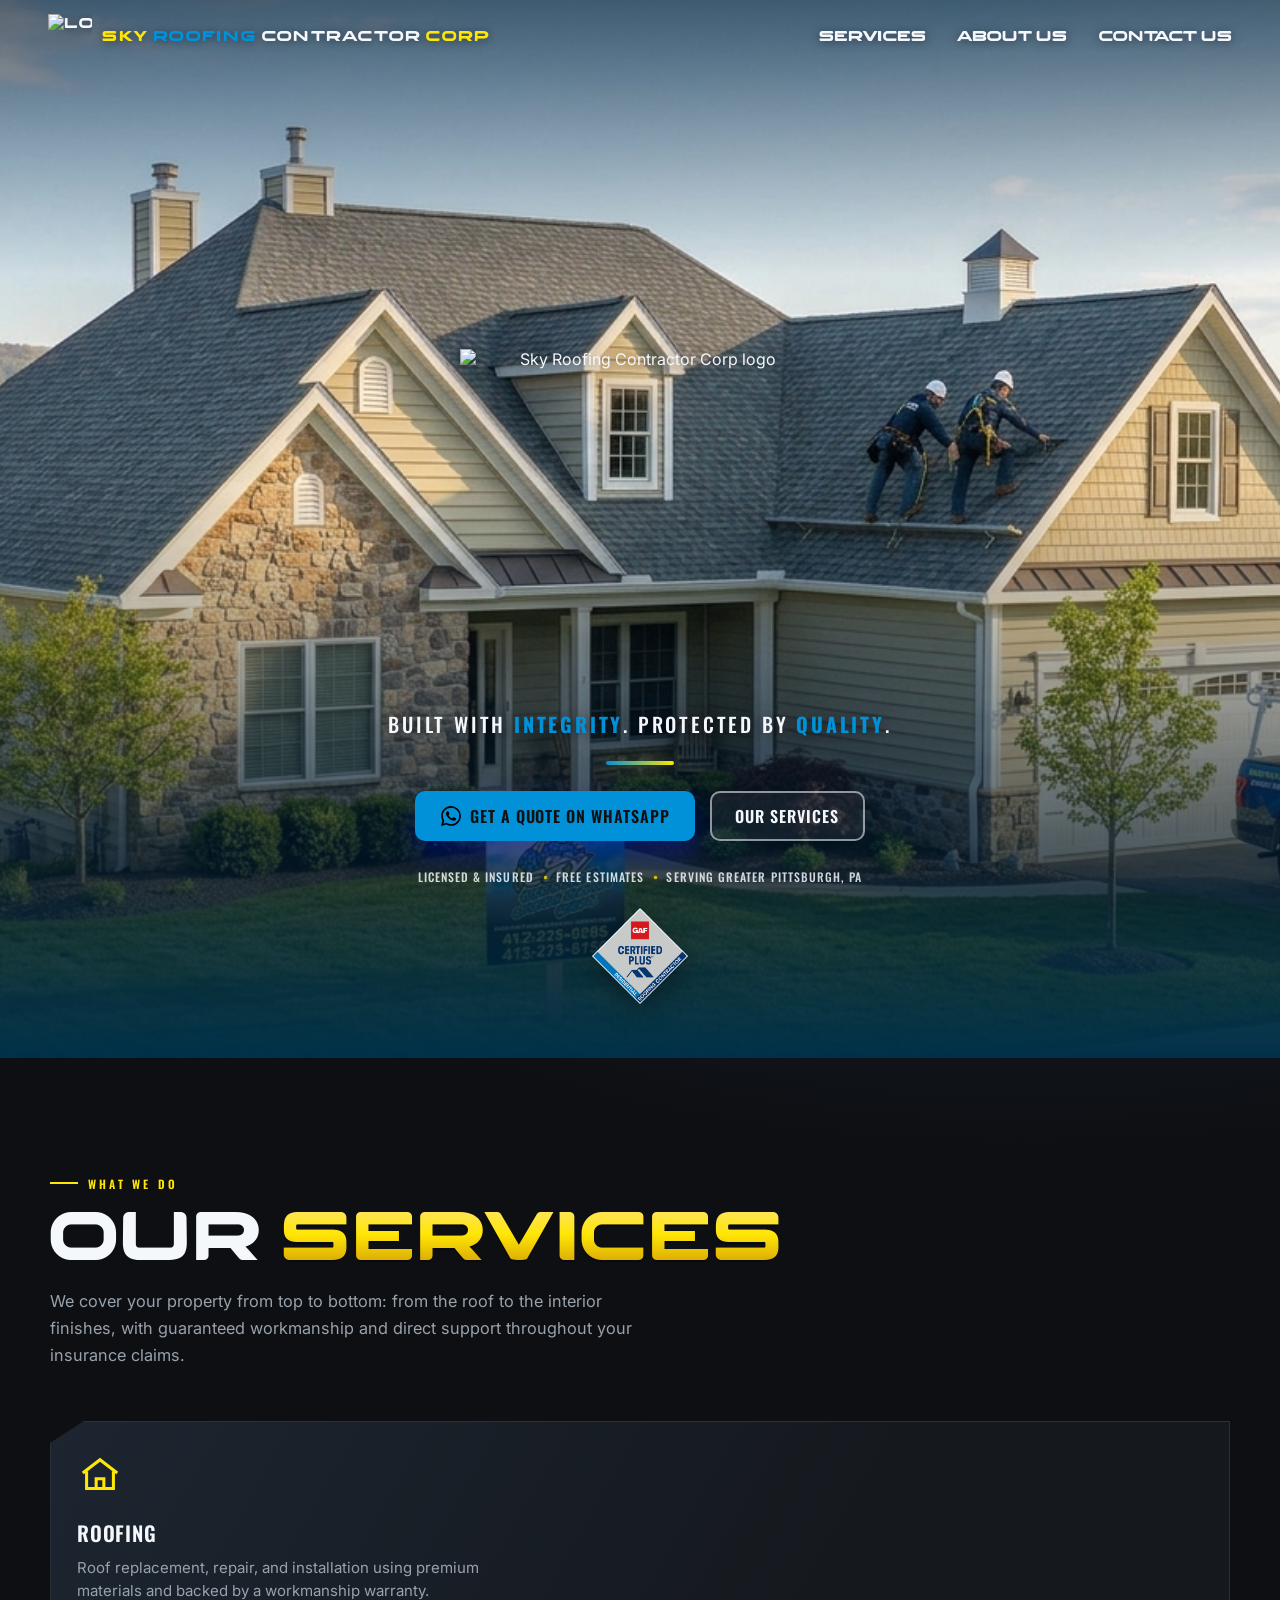
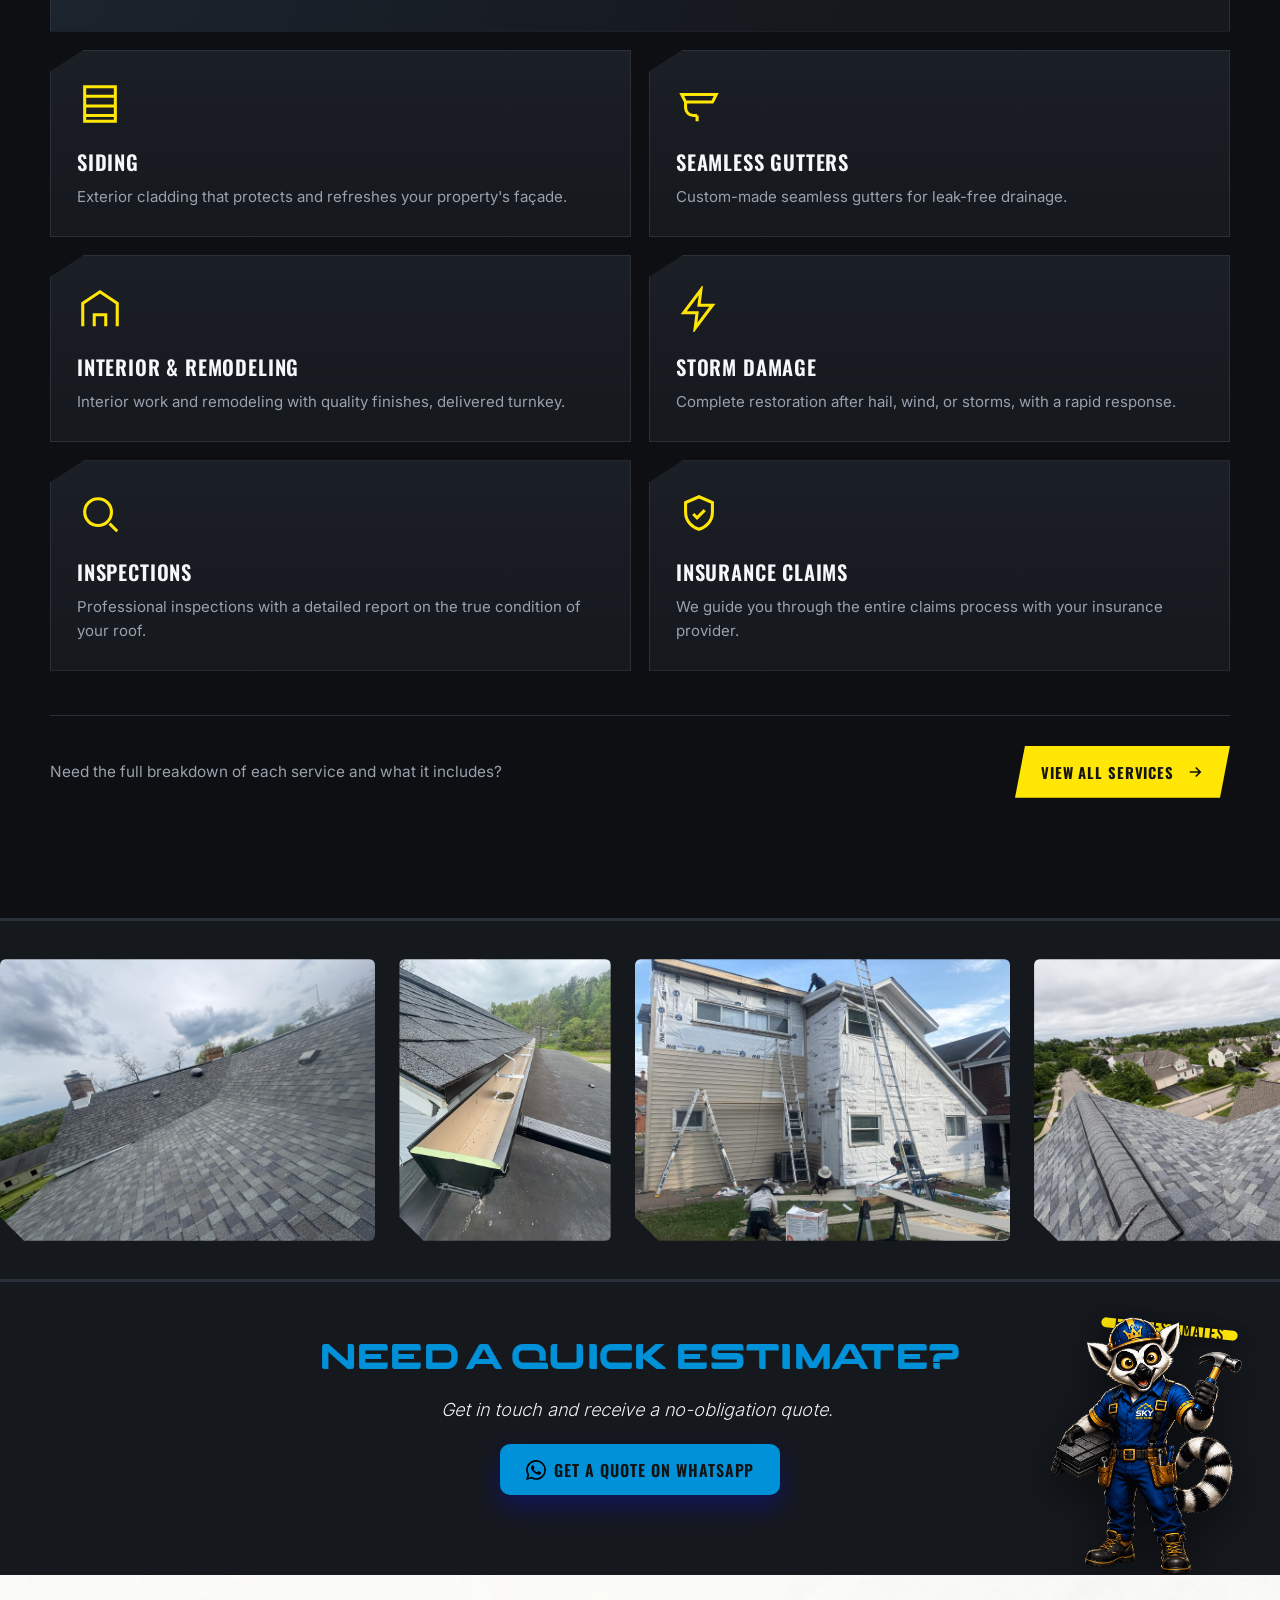
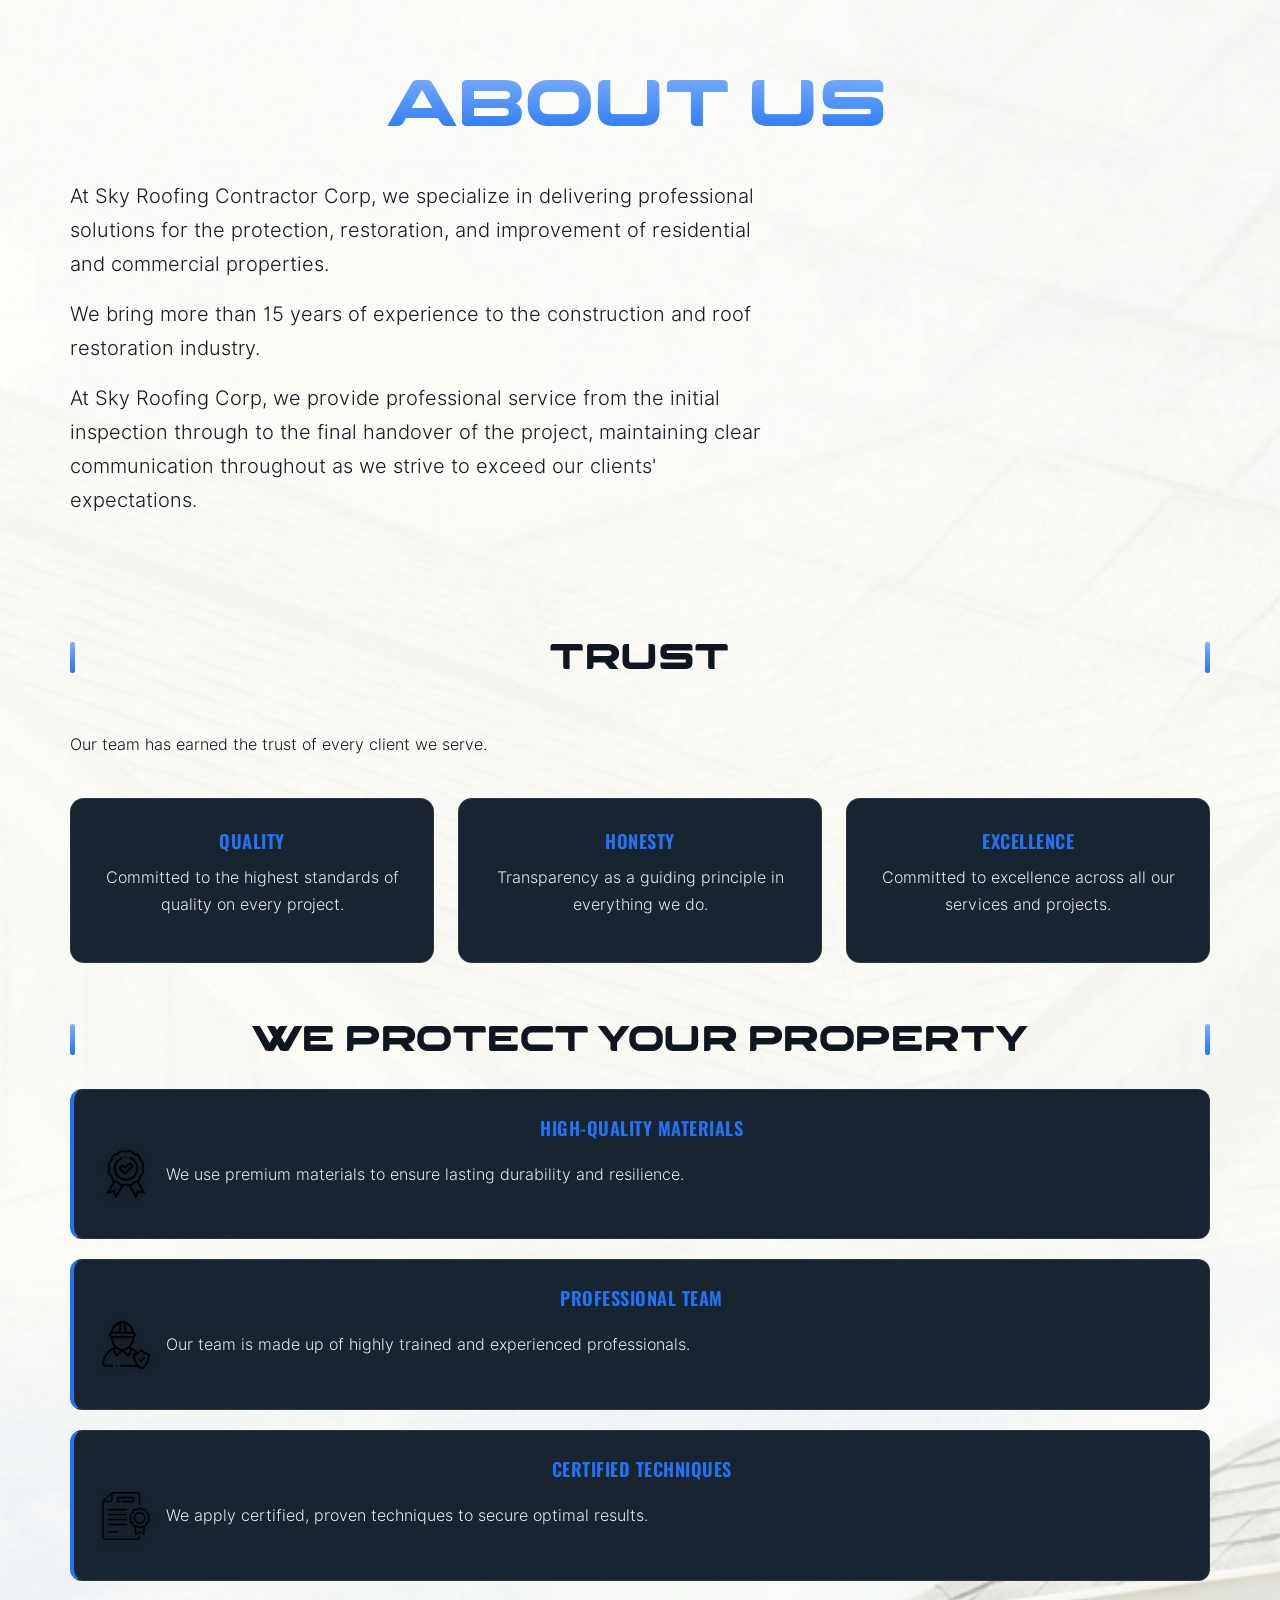
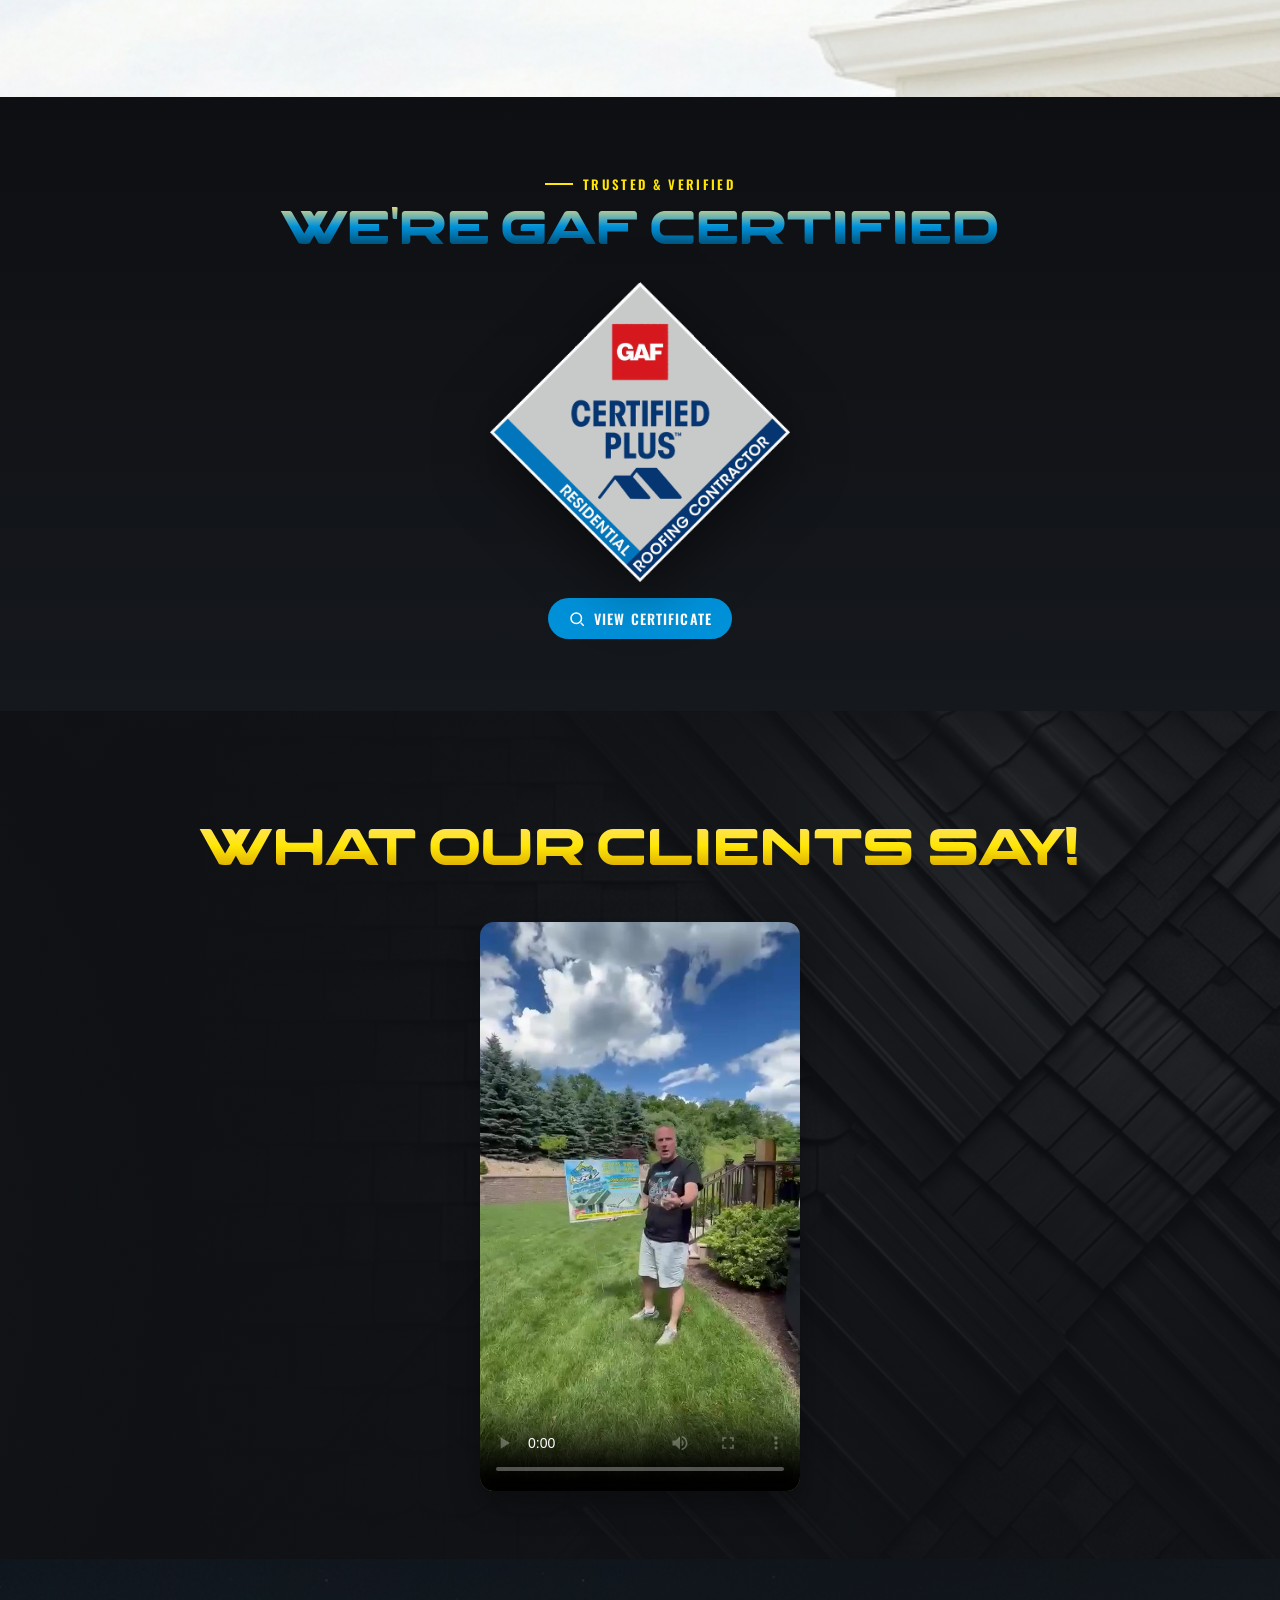
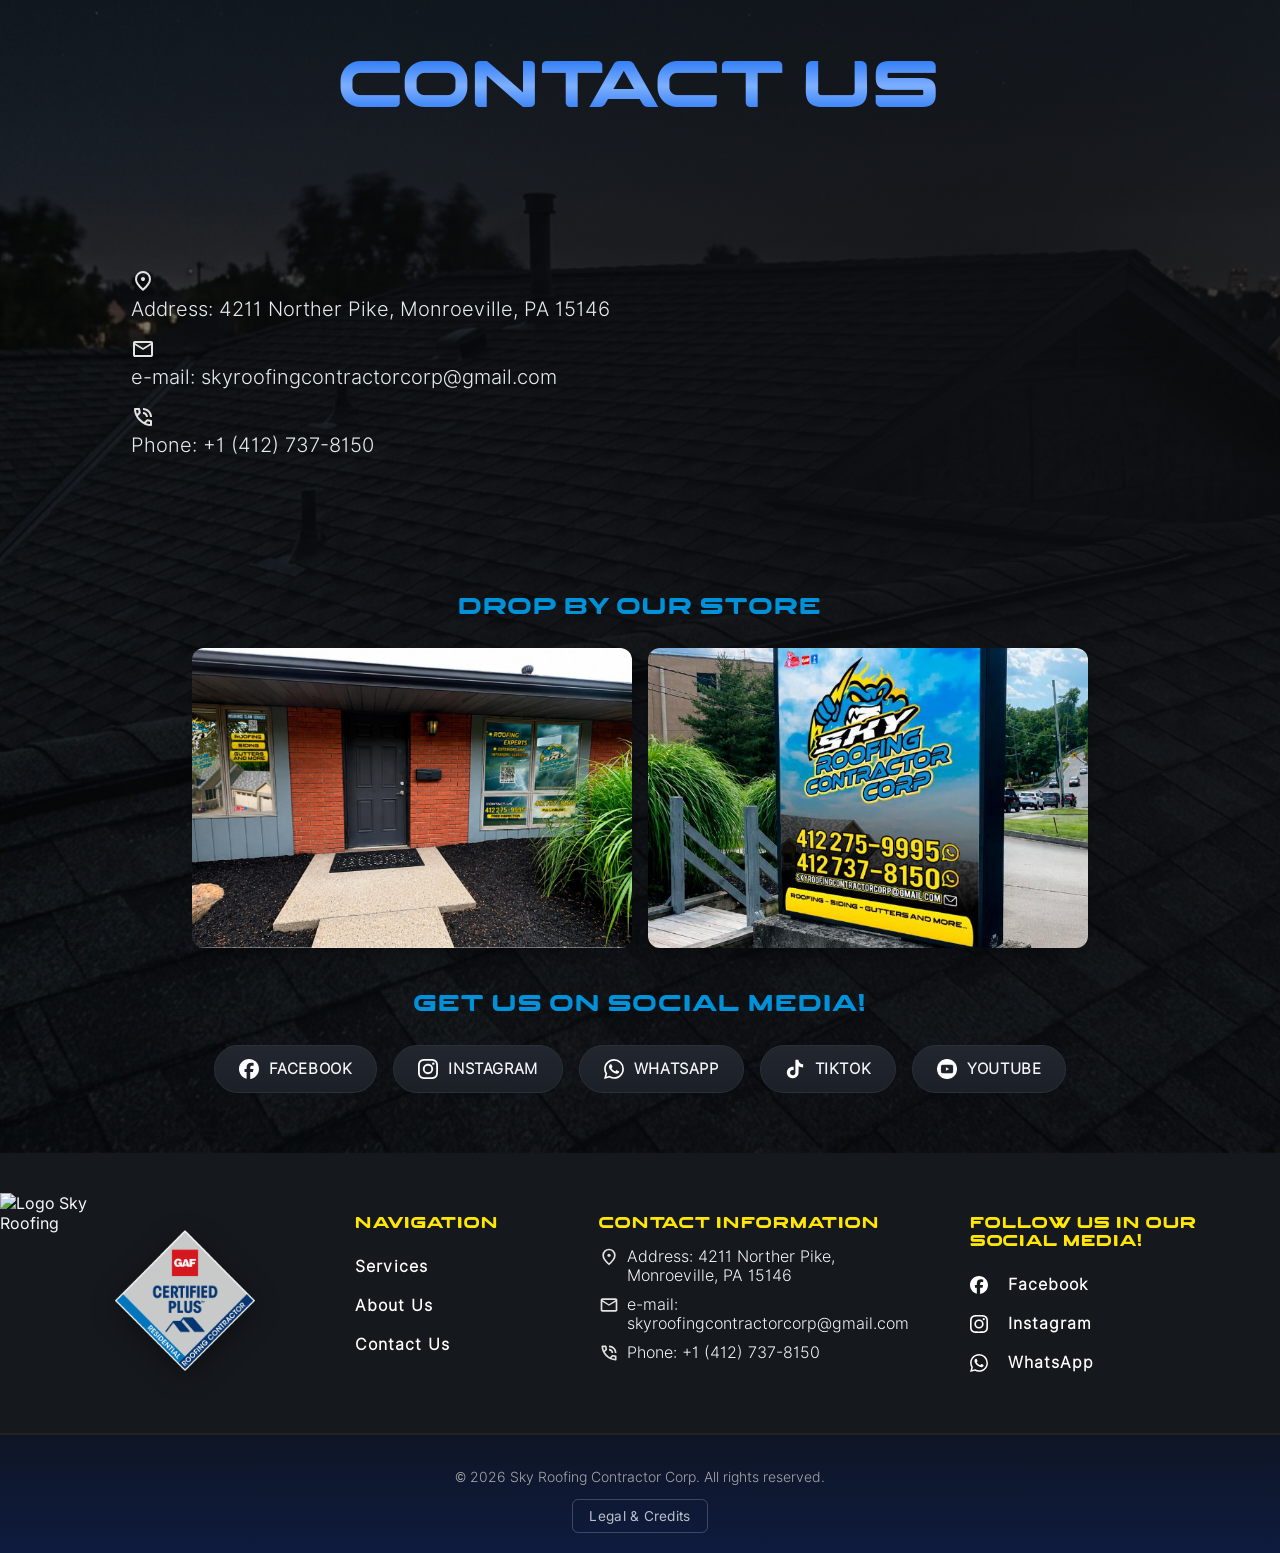
==== commit 85d1aab3: "Añadido de certificación" ====
--- a/frontend/index.html
+++ b/frontend/index.html
@@ -72,6 +72,9 @@
                     <li>Free Estimates</li>
                     <li>Serving Greater Pittsburgh, PA</li>
                 </ul>
+                <a class="gaf-badge gaf-badge--md" href="#certificados" aria-label="GAF Certified Plus — view our certificate">
+                    <img src="assets/logos/certificado.png" alt="GAF Certified Plus Residential Roofing Contractor">
+                </a>
             </div>
         </section>
         <section class="sky-servicios" id="servicios">
@@ -229,6 +232,33 @@
                 </div>
             </div>
         </section>
+        <section class="certificate" id="certificados">
+            <div class="certificate-box">
+                <p class="certificate-eyebrow">Trusted &amp; Verified</p>
+                <h3>We're GAF Certified</h3>
+                <div class="certificate-frame" onclick="document.getElementById('cert-modal').classList.add('open')" role="button" tabindex="0" aria-label="View our GAF certificate">
+                    <img src="assets/logos/certificado.png" alt="GAF Certified Plus Residential Roofing Contractor badge">
+                    <span class="cert-thumb__label">
+                        <svg viewBox="0 0 24 24" width="18" height="18" fill="none" stroke="currentColor" stroke-width="2">
+                            <circle cx="11" cy="11" r="7"></circle>
+                            <path d="M21 21l-4-4"></path>
+                        </svg>
+                        View Certificate
+                    </span>
+                </div>
+            </div>
+        </section>
+        <div id="cert-modal" class="cert-modal"
+            onclick="if(event.target===this) this.classList.remove('open')">
+            <div class="cert-modal__content">
+                <button class="cert-modal__close" aria-label="Close"
+                        onclick="document.getElementById('cert-modal').classList.remove('open')">✕</button>
+                <iframe src="docs/CERTIFIED_PLUS_CERTIFICATE.pdf#view=FitH"
+                        title="Sky Roofing Contractor Corp certificate"></iframe>
+                <a class="cert-fallback" href="docs/CERTIFIED_PLUS_CERTIFICATE.pdf"
+                target="_blank" rel="noopener">Open in a new tab</a>
+            </div>
+        </div>
         <section class="testimonio" id="testimonios">
             <div class="testimonio-inner">
                 <h2>What our clients say!</h2>
@@ -295,6 +325,10 @@
                         <img src="assets/iconos/tiktok.svg" alt="TikTok" class="contact-social-icon">
                         <span>TikTok</span>
                     </button>
+                    <button class="contact-social-btn" onclick="window.open('https://www.youtube.com/@SkyRoofingContractorCorp?app=desktop', '_blank')">
+                        <img src="assets/iconos/youtube.png" alt="YouTube" class="contact-social-icon">
+                        <span>YouTube</span>
+                    </button>
                 </div>
             </div>
         </section>
@@ -303,6 +337,9 @@
         <div class="footer-main">
             <div class="footer-logo">
                 <img src="assets/logos/logo_skyroofing_1.png" alt="Logo Sky Roofing" class="footer-logo-img">
+                <a class="gaf-badge gaf-badge--sm" href="#certificados" aria-label="GAF Certified Plus contractor">
+                    <img src="assets/logos/certificado.png" alt="GAF Certified Plus Residential Roofing Contractor">
+                </a>
             </div>
             <div class="footer-links">
                 <h4>Navigation</h4>
--- a/frontend/style.css
+++ b/frontend/style.css
@@ -520,6 +520,168 @@
     --skew: -15deg;
     transform: skewX(var(--skew));
 }
+
+.certificate {
+    background: linear-gradient(180deg, var(--ink) 0%, var(--steel) 100%);
+    padding: 72px 1.25rem;
+}
+
+.certificate-box {
+    max-width: 720px;
+    margin-inline: auto;
+    text-align: center;
+}
+.certificate-eyebrow {
+    display: inline-flex;
+    align-items: center;
+    gap: 10px;
+    margin: 0 0 10px;
+    font-family: 'Oswald', sans-serif;
+    font-weight: 600;
+    letter-spacing: 0.18em;
+    text-transform: uppercase;
+    font-size: 13px;
+    color: var(--yellow)
+}
+.certificate-eyebrow::before {
+    content: "";
+    width: 28px;
+    height: 2px;
+    background: var(--yellow);
+    display: inline-block;
+}
+.certificate-box h3 {
+    margin: 0 0 28px;
+    font-family: 'AGRESSIVE', sans-serif;
+    font-size: clamp(30px, 5vw, 48px);
+    line-height: 1.05;
+    background: linear-gradient(180deg, #ffe27a 0%, var(--blue) 45%, var(--darkblue) 100%);
+    -webkit-background-clip: text;
+    background-clip: text;
+    color: transparent;
+}
+.certificate-frame {
+    position: relative;
+    width: min(300px, 80%);
+    margin-inline: auto;
+    display: inline-flex;
+    flex-direction: column;
+    align-items: center;
+    gap: 16px;
+    cursor: pointer;
+    transition: transform .3s ease;
+}
+.certificate-frame:hover,
+.certificate-frame:focus-visible {
+    transform: translateY(-6px);
+    outline: none;
+}
+.certificate-frame img {
+    width: 100%;
+    height: auto;
+    display: block;
+    filter: drop-shadow(0 14px 30px rgba(0, 0, 0, .5));
+}
+
+/* "View" prompt as a caption button below the badge */
+.certificate-frame .cert-thumb__label {
+    display: inline-flex;
+    align-items: center;
+    gap: 8px;
+    padding: 10px 20px;
+    border-radius: 999px;
+    background: var(--blue);
+    color: #fff;
+    font-family: 'Oswald', sans-serif;
+    font-weight: 600;
+    text-transform: uppercase;
+    letter-spacing: .08em;
+    font-size: 14px;
+    transition: background .25s ease, color .25s ease;
+}
+.certificate-frame:hover .cert-thumb__label,
+.certificate-frame:focus-visible .cert-thumb__label {
+    background: var(--yellow);
+    color: var(--black);
+}
+ 
+/* ---- Modal (full certificate) ---- */
+.cert-modal {
+    display: none;
+    position: fixed;
+    inset: 0;
+    z-index: 1000;
+    background: rgba(0, 0, 0, .85);
+    padding: 2rem;
+    justify-content: center;
+    align-items: center;
+}
+.cert-modal.open { display: flex; }
+ 
+.cert-modal__content {
+    position: relative;
+    width: min(900px, 100%);
+}
+.cert-modal__content iframe {
+    width: 100%;
+    height: 80vh;
+    border: 3px solid var(--yellow);
+    border-radius: 8px;
+    background: #fff;
+}
+.cert-modal__close {
+    position: absolute;
+    top: -18px;
+    right: -18px;
+    width: 44px;
+    height: 44px;
+    border: none;
+    border-radius: 50%;
+    background: var(--yellow);
+    color: var(--black);
+    font-size: 20px;
+    cursor: pointer;
+    box-shadow: 0 6px 16px rgba(0, 0, 0, .4);
+}
+.cert-fallback {
+    display: block;
+    margin-top: 14px;
+    text-align: center;
+    color: var(--yellow);
+    font-family: 'Oswald', sans-serif;
+    text-decoration: none;
+}
+.cert-fallback:hover { text-decoration: underline; }
+
+/* ---- Reusable GAF badge chip — drop it anywhere ---- */
+.gaf-badge {
+    display: inline-flex;
+    line-height: 0;
+    transition: transform .25s ease;
+}
+.gaf-badge:hover,
+.gaf-badge:focus-visible {
+    transform: translateY(-3px);
+    outline: none;
+}
+.gaf-badge img {
+    display: block;
+    height: auto;
+    filter: drop-shadow(0 6px 14px rgba(0, 0, 0, .4));
+}
+
+.gaf-badge--sm img { width: 64px; }
+.gaf-badge--md img { width: 96px; }
+
+.footer-logo .gaf-badge { margin-top: 16px; }
+
+/* Mobile */
+@media (max-width: 600px) {
+    .certificate { padding: 56px 1rem; }
+    .cert-modal { padding: 1rem; }
+    .cert-modal__content iframe { height: 70vh; }
+}
+
 #testimonios {
     background: radial-gradient(circle at 50% 50%, rgba(14, 15, 18, .85) 100%, rgba(14, 15, 18, .5) 200%),
         url(assets/fondo_gemini_2.png) no-repeat center 100%;
@@ -586,6 +748,7 @@
     gap: 20px;
 }
 .contact-local h3 {
+    padding-top: 20px;
     font-family: 'AGRESSIVE', sans-serif;
     text-transform: uppercase;
     font-size: 24px;
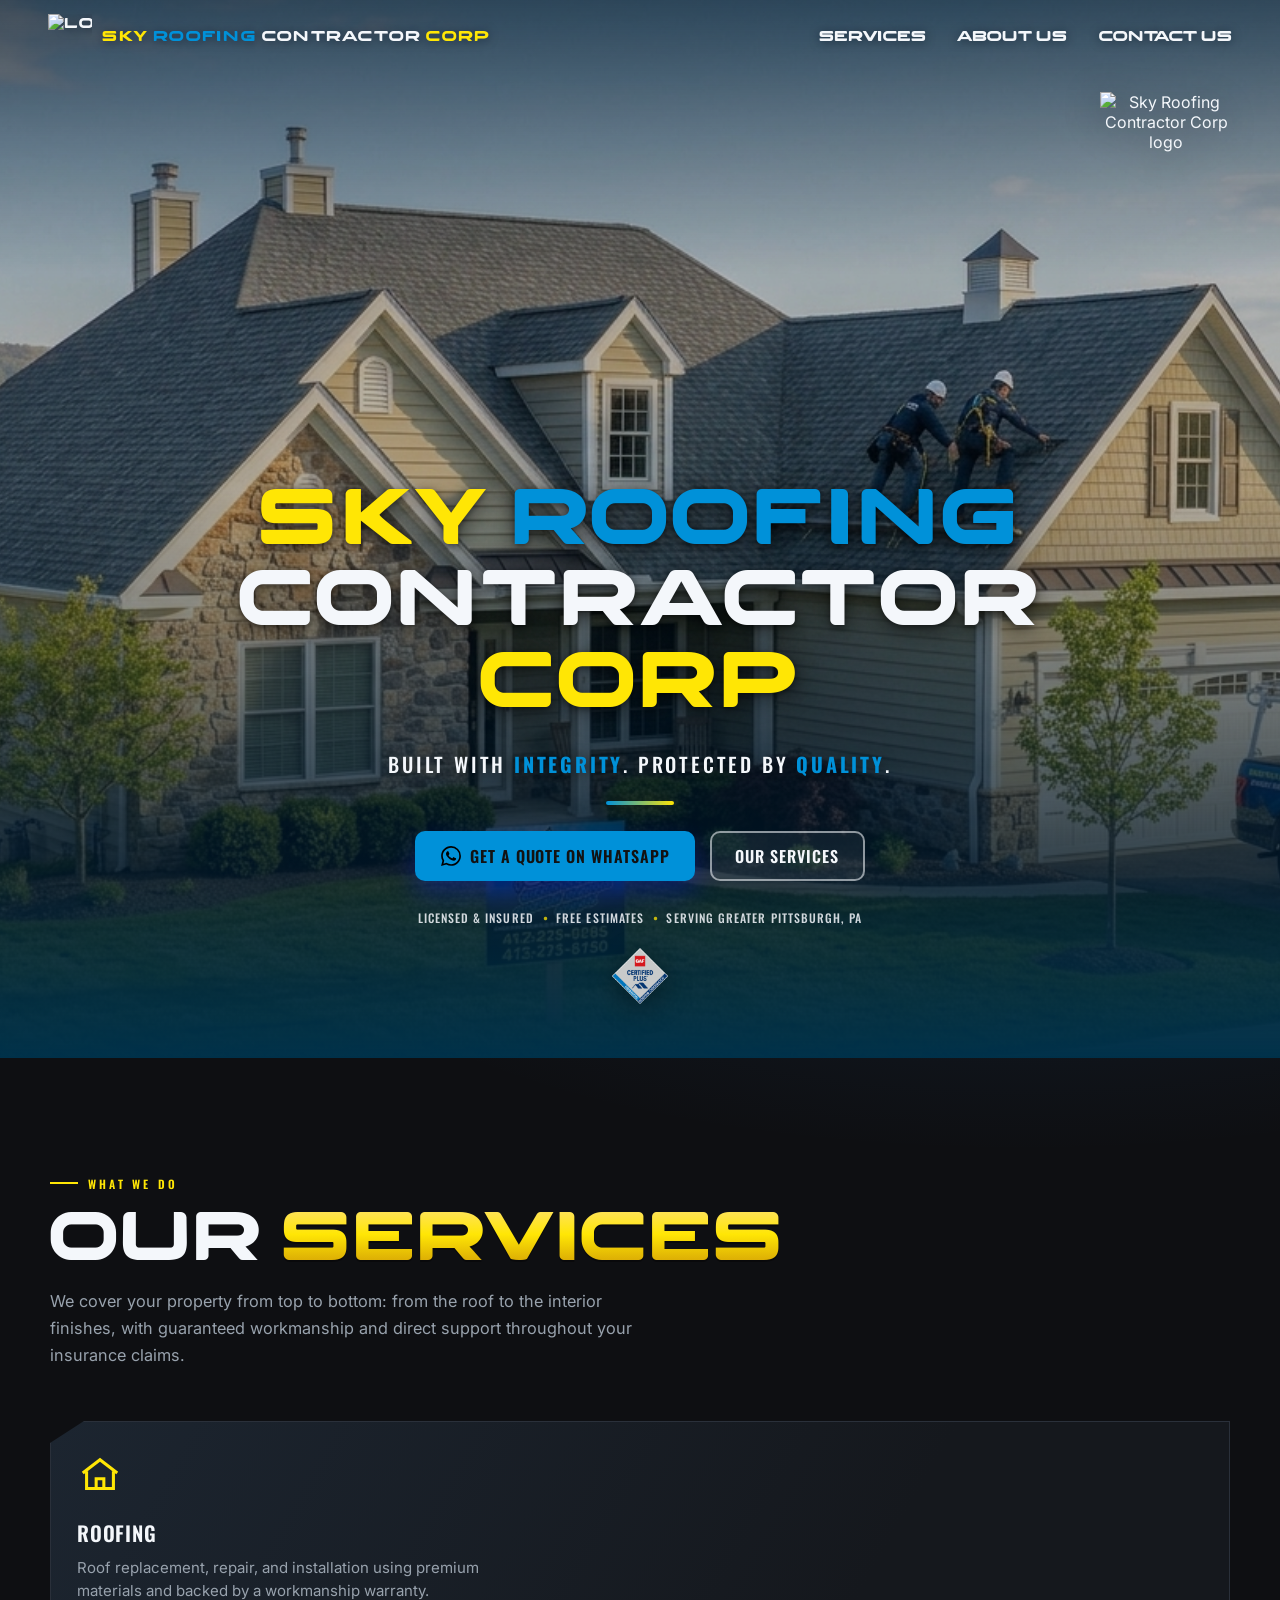
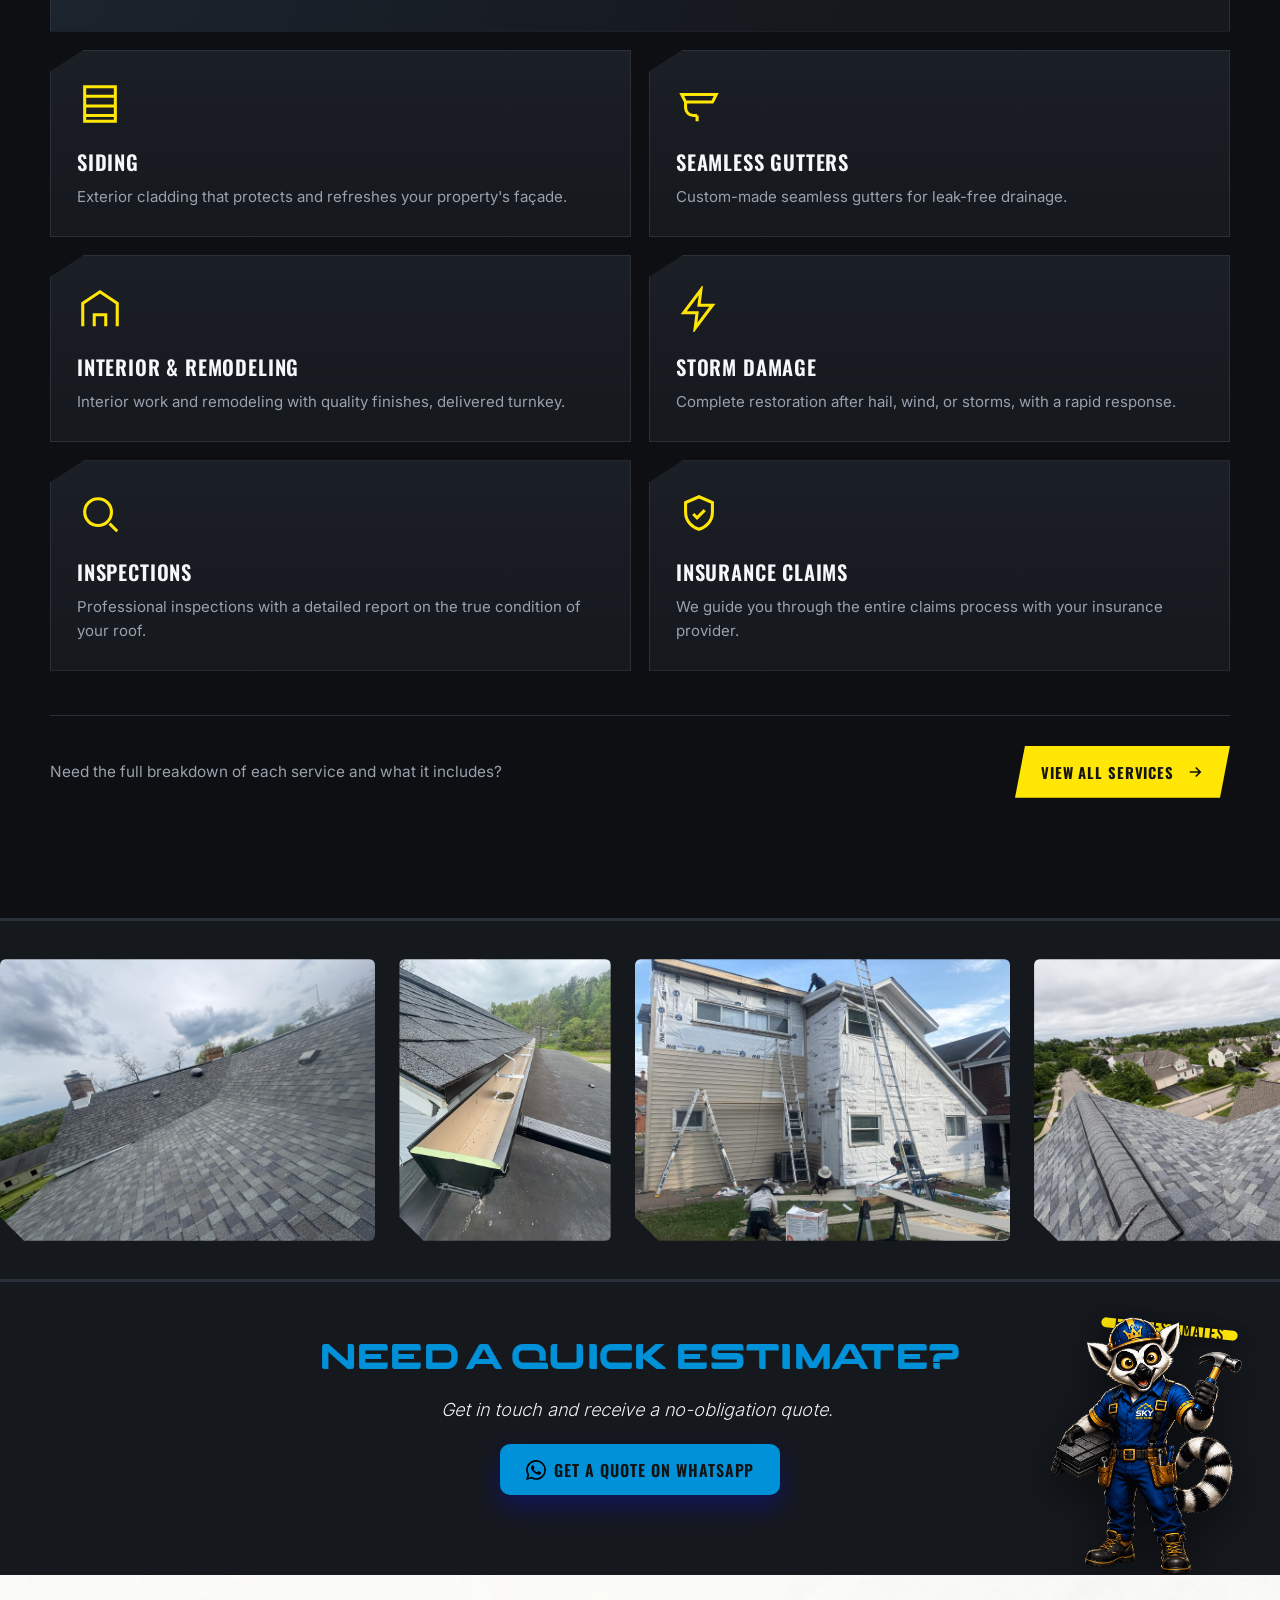
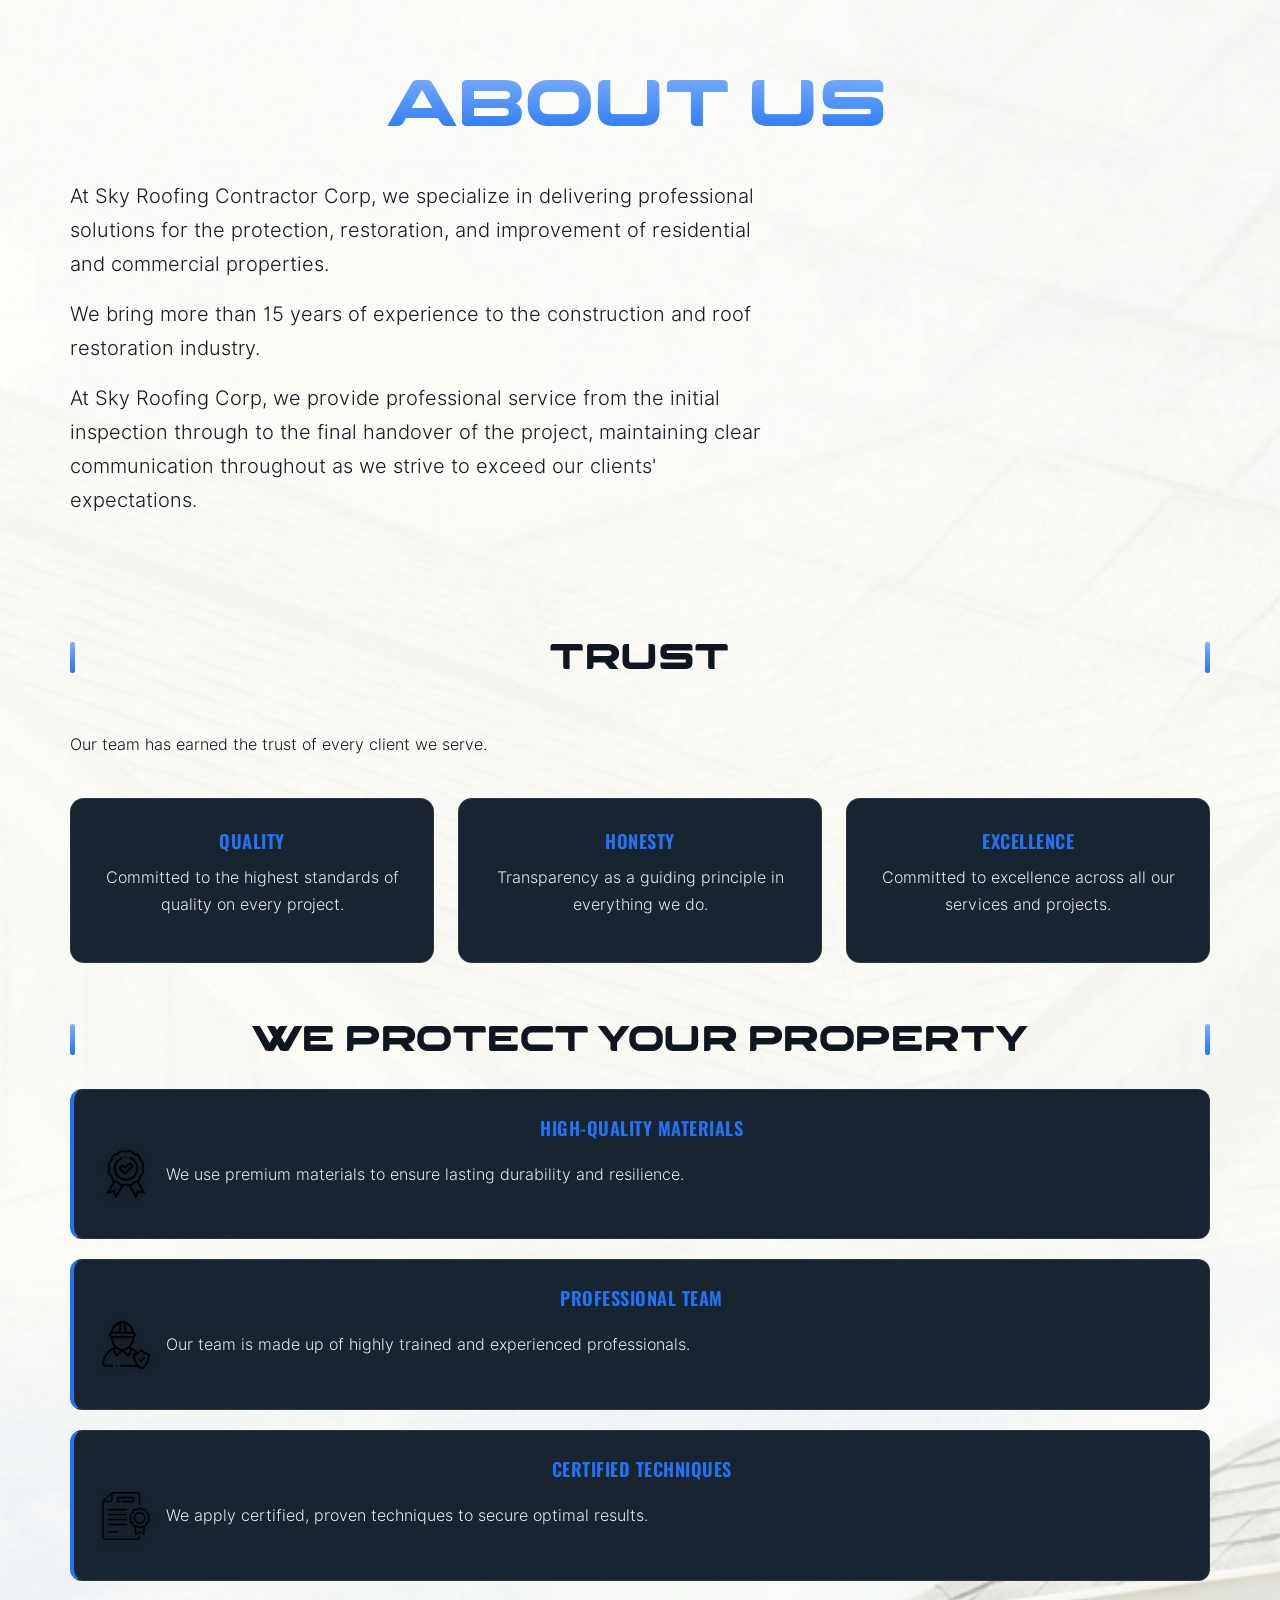
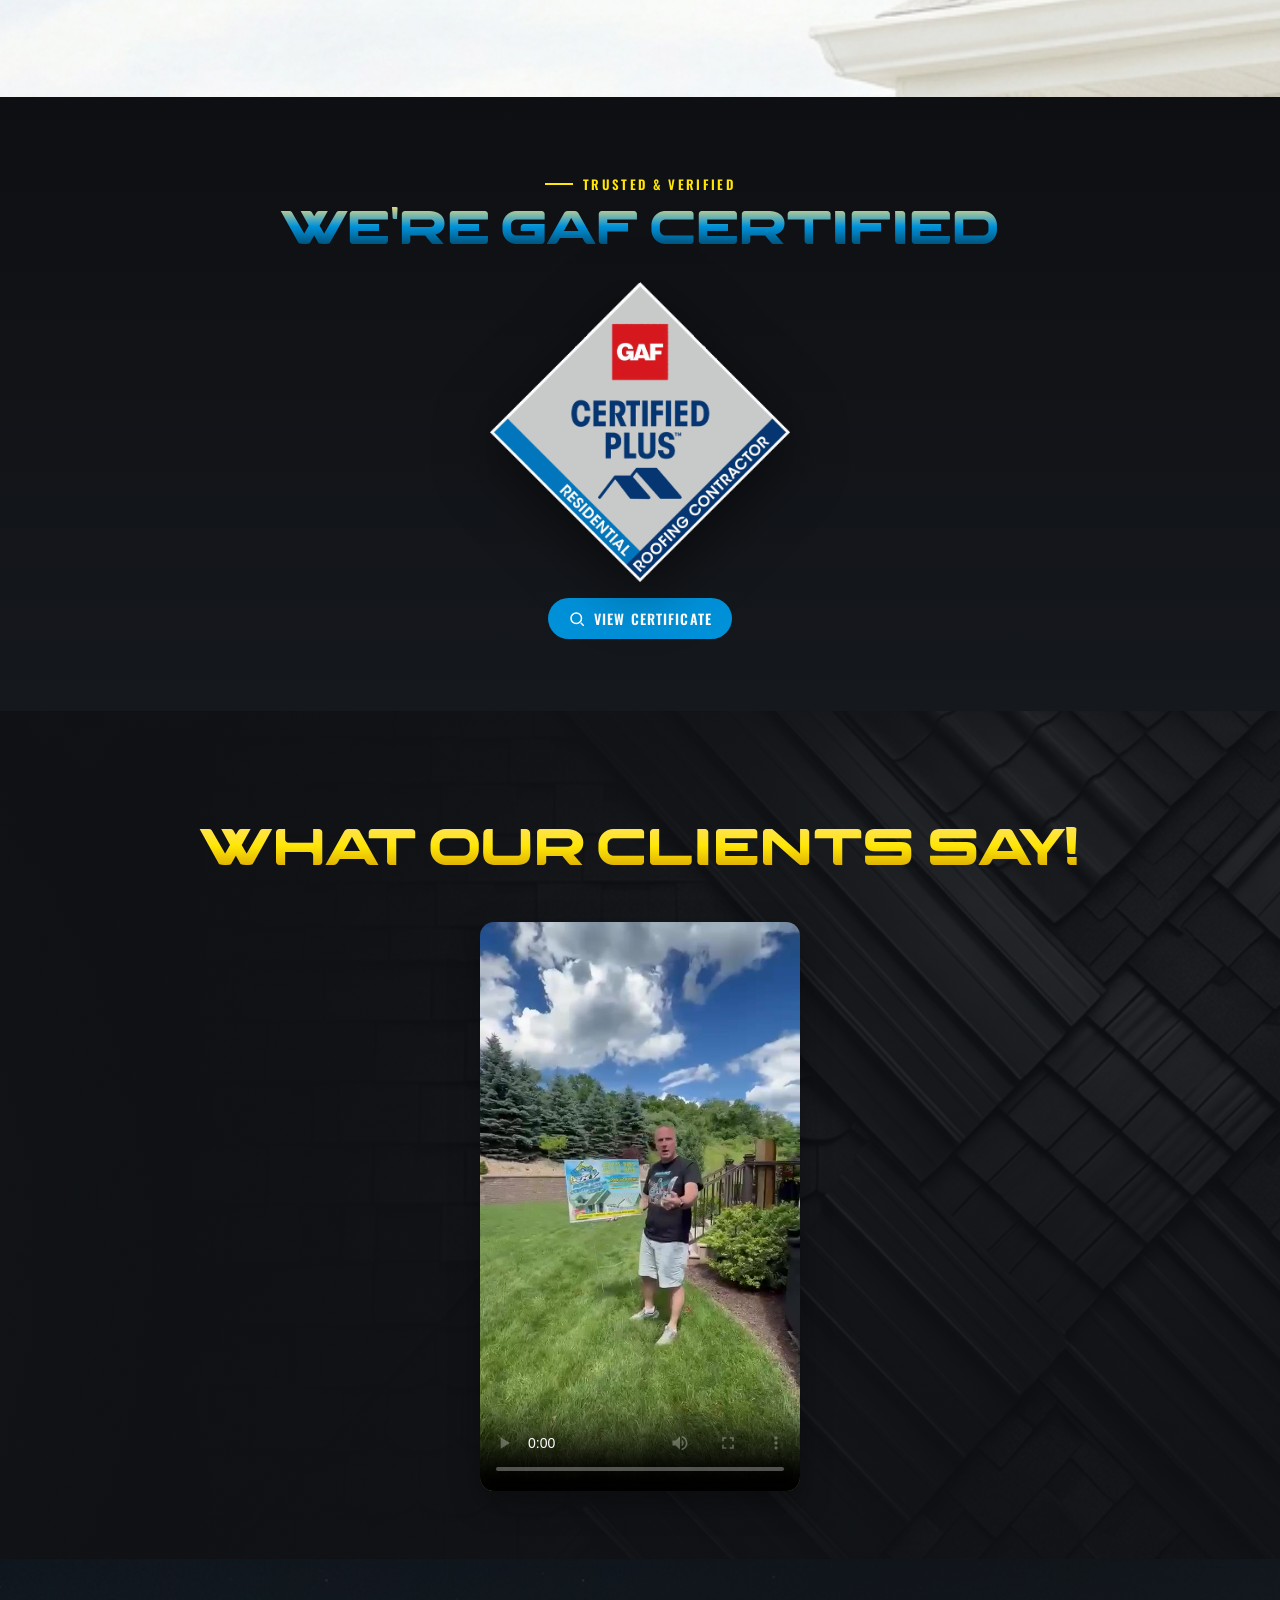
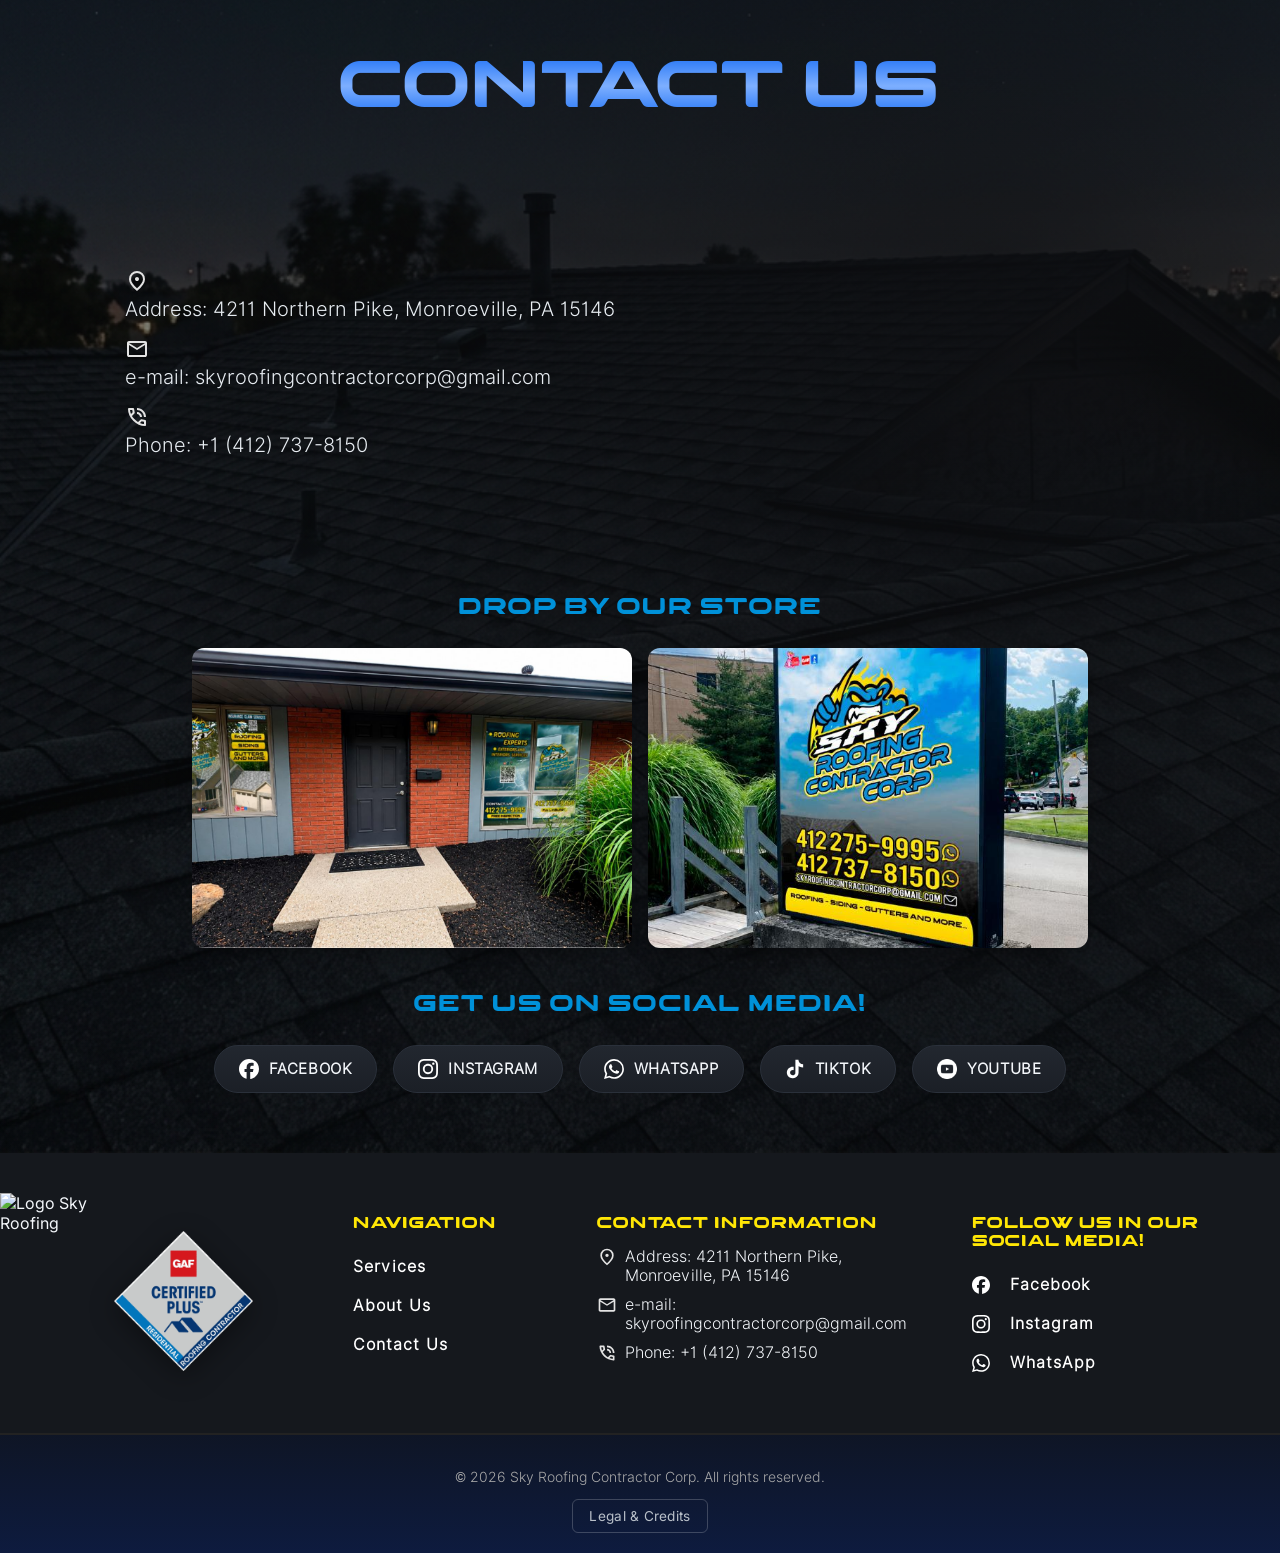
==== commit 27800130: "Actualización errores pequeños" ====
--- a/frontend/index.html
+++ b/frontend/index.html
@@ -27,6 +27,7 @@
     <link rel="stylesheet" href="about_us.css">
     <link rel="stylesheet" href="responsive.css">
     <link rel="stylesheet" href="branding.css">
+    <link rel="stylesheet" href="hero_layout.css">
 
     <link rel="icon" href="assets/favicon/favicon.ico" sizes="any">
     <link rel="icon" href="assets/favicon/favicon-32x32.png" sizes="32x32" type="image/png">
@@ -56,9 +57,18 @@
     <main>
         <section class="hero">
             <h1 class="sr-only">Sky Roofing Contractor Corp — Roofing in Greater Pittsburgh, PA</h1>
+            <!-- Corner logo: pinned toward a corner of the hero (see hero_layout.css).
+                 To switch corners, change the "hero-logo--*" modifier below:
+                 hero-logo--tr (top-right, default) | hero-logo--tl (top-left)
+                 hero-logo--br (bottom-right)        | hero-logo--bl (bottom-left) -->
+            <img class="hero-logo hero-logo--tr" src="assets/logos/logo_skyroofing_1.png"
+                 alt="Sky Roofing Contractor Corp logo" width="1100" height="1022">
             <div class="hero-content">
-                <img class="hero-logo" src="assets/logos/logo_skyroofing_1.png"
-                     alt="Sky Roofing Contractor Corp logo" width="1100" height="1022">
+                <!-- Centered brand name (decorative: the accessible name already lives in the h1 above) -->
+                <p class="hero-name" aria-hidden="true">
+                    <span class="y">SKY</span> <span class="b">ROOFING</span><br>
+                    <span class="w">CONTRACTOR</span> <span class="y">CORP</span>
+                </p>
                 <p class="hero-eyebrow">Built with <b class="hl">integrity</b>. Protected by <b class="hl">quality</b>.</p>
                 <span class="hero-accent" aria-hidden="true"></span>
                 <div class="hero-cta">
@@ -248,17 +258,6 @@
                 </div>
             </div>
         </section>
-        <div id="cert-modal" class="cert-modal"
-            onclick="if(event.target===this) this.classList.remove('open')">
-            <div class="cert-modal__content">
-                <button class="cert-modal__close" aria-label="Close"
-                        onclick="document.getElementById('cert-modal').classList.remove('open')">✕</button>
-                <iframe src="docs/CERTIFIED_PLUS_CERTIFICATE.pdf#view=FitH"
-                        title="Sky Roofing Contractor Corp certificate"></iframe>
-                <a class="cert-fallback" href="docs/CERTIFIED_PLUS_CERTIFICATE.pdf"
-                target="_blank" rel="noopener">Open in a new tab</a>
-            </div>
-        </div>
         <section class="testimonio" id="testimonios">
             <div class="testimonio-inner">
                 <h2>What our clients say!</h2>
@@ -275,7 +274,7 @@
                 <div class="contact-info">
                     <p>
                         <img src="assets/iconos/location.svg" class="contact-icon" alt="location icon">
-                        <span>Address: 4211 Norther Pike, Monroeville, PA 15146</span>
+                        <span>Address: 4211 Northern Pike, Monroeville, PA 15146</span>
                     </p>
                     <p>
                         <img src="assets/iconos/mail.svg" class="contact-icon" alt="mail icon">
@@ -351,7 +350,7 @@
                 <h4>Contact Information</h4>
                 <p>
                     <img src="assets/iconos/location.svg" class="footer-icon" alt="location icon">
-                    <span>Address: 4211 Norther Pike, Monroeville, PA 15146</span>
+                    <span>Address: 4211 Northern Pike, Monroeville, PA 15146</span>
                 </p>
                 <p>
                     <img src="assets/iconos/mail.svg" class="footer-icon" alt="mail icon">
@@ -383,6 +382,17 @@
             <button class="atribuciones" id="atribuciones" onclick="window.location.href='legal.html'">Legal &amp; Credits</button>
         </div>
     </footer>
+    <div id="cert-modal" class="cert-modal"
+            onclick="if(event.target===this) this.classList.remove('open')">
+            <div class="cert-modal__content">
+                <button class="cert-modal__close" aria-label="Close"
+                        onclick="document.getElementById('cert-modal').classList.remove('open')">✕</button>
+                <iframe src="docs/CERTIFIED_PLUS_CERTIFICATE.pdf#view=FitH"
+                        title="Sky Roofing Contractor Corp certificate"></iframe>
+                <a class="cert-fallback" href="docs/CERTIFIED_PLUS_CERTIFICATE.pdf"
+                target="_blank" rel="noopener">Open in a new tab</a>
+            </div>
+        </div>
     <script src="barra_progreso.js"></script>
     <script src="navbar.js"></script>
 </body>
--- a/frontend/style.css
+++ b/frontend/style.css
@@ -610,39 +610,58 @@
     display: none;
     position: fixed;
     inset: 0;
-    z-index: 1000;
+    z-index: 2000;                 /* por encima del navbar */
     background: rgba(0, 0, 0, .85);
-    padding: 2rem;
+    padding: clamp(1rem, 4vw, 2rem);
+    overflow-y: auto;              /* se puede desplazar si el PDF es más alto que la pantalla */
+    overscroll-behavior: contain;
+    -webkit-overflow-scrolling: touch;
+}
+.cert-modal.open {
+    display: flex;
     justify-content: center;
-    align-items: center;
-}
-.cert-modal.open { display: flex; }
- 
+    align-items: flex-start;       /* nunca recorta el borde de arriba */
+}
+
 .cert-modal__content {
     position: relative;
     width: min(900px, 100%);
+    margin: auto;                  /* centra cuando cabe; deja hacer scroll cuando no */
 }
 .cert-modal__content iframe {
     width: 100%;
-    height: 80vh;
+    height: 80vh;                  /* fallback navegadores viejos */
+    height: 80svh;                 /* altura real del viewport en móvil */
+    max-height: 80dvh;
+    display: block;
     border: 3px solid var(--yellow);
     border-radius: 8px;
     background: #fff;
 }
+
+/* La X: SIEMPRE fija en la esquina de la pantalla, tocable y por encima de todo */
 .cert-modal__close {
-    position: absolute;
-    top: -18px;
-    right: -18px;
-    width: 44px;
-    height: 44px;
+    position: fixed;
+    top: max(12px, env(safe-area-inset-top));
+    right: max(12px, env(safe-area-inset-right));
+    left: auto;
+    bottom: auto;
+    z-index: 2010;
+    width: 48px;
+    height: 48px;
+    display: grid;
+    place-items: center;
     border: none;
     border-radius: 50%;
     background: var(--yellow);
     color: var(--black);
-    font-size: 20px;
+    font-size: 22px;
+    line-height: 1;
     cursor: pointer;
-    box-shadow: 0 6px 16px rgba(0, 0, 0, .4);
-}
+    box-shadow: 0 6px 16px rgba(0, 0, 0, .5);
+}
+.cert-modal__close:active { transform: scale(.94); }
+
 .cert-fallback {
     display: block;
     margin-top: 14px;
@@ -653,7 +672,6 @@
 }
 .cert-fallback:hover { text-decoration: underline; }
 
-/* ---- Reusable GAF badge chip — drop it anywhere ---- */
 .gaf-badge {
     display: inline-flex;
     line-height: 0;
@@ -670,16 +688,15 @@
     filter: drop-shadow(0 6px 14px rgba(0, 0, 0, .4));
 }
 
-.gaf-badge--sm img { width: 64px; }
-.gaf-badge--md img { width: 96px; }
+.gaf-badge--sm img { width: 48px; }
+.gaf-badge--md img { width: 56px; }
 
 .footer-logo .gaf-badge { margin-top: 16px; }
 
 /* Mobile */
 @media (max-width: 600px) {
     .certificate { padding: 56px 1rem; }
-    .cert-modal { padding: 1rem; }
-    .cert-modal__content iframe { height: 70vh; }
+    .cert-modal__content iframe { height: 70svh; max-height: 70dvh; }
 }
 
 #testimonios {
@@ -688,7 +705,7 @@
     background-size: cover;
 }
 .testimonio-inner h2 {
-    font-size: 52px;
+    font-size: clamp(30px, 9vw, 52px);
     font-family: 'AGRESSIVE', sans-serif;
     background: linear-gradient(180deg, #ffe27a 0%, var(--yellow) 45%, #c98f04 100%);
     -webkit-background-clip: text;
--- a/frontend/hero_layout.css
+++ b/frontend/hero_layout.css
@@ -0,0 +1,72 @@
+/* ============================================================
+   hero_layout.css
+   Additive layer — centered brand name + corner logo in the hero.
+   Loads AFTER style.css / branding.css, so it overrides the
+   previously centered .hero-logo. Uses design tokens only.
+   ============================================================ */
+
+/* --- Centered brand name --------------------------------- */
+.hero-name {
+    margin: 0 0 0.2rem;
+    font-family: 'AGRESSIVE', 'Oswald', sans-serif;
+    font-weight: 400;
+    text-transform: uppercase;
+    line-height: 1.02;
+    letter-spacing: 0.03em;
+    font-size: clamp(2.2rem, 8vw, 5rem);
+    text-shadow: 0 4px 22px rgba(0, 0, 0, 0.55),
+                 0 2px 6px  rgba(0, 0, 0, 0.45);
+}
+/* Colours come from the shared .y / .b / .w spans (yellow / blue / white). */
+
+/* --- Corner logo ----------------------------------------- */
+/* Pull the logo out of the centered column and pin it to a corner.
+   The higher-specificity selector guarantees it overrides any earlier
+   centered styling coming from branding.css. */
+.hero .hero-logo {
+    position: absolute;
+    z-index: 2;
+    width: clamp(72px, 11vw, 132px);
+    height: auto;
+    filter: drop-shadow(0 6px 18px rgba(0, 0, 0, 0.45));
+    animation: heroRise 0.7s cubic-bezier(0.2, 0.7, 0.2, 1) both;
+    animation-delay: 0.1s;
+}
+
+/* Corner variants — horizontal inset matches the navbar padding,
+   and the top variants clear the fixed navbar height. */
+.hero-logo--tr { top: calc(var(--nav-h) + clamp(0.5rem, 2vw, 1.25rem)); right: clamp(1rem, 4vw, 3rem); }
+.hero-logo--tl { top: calc(var(--nav-h) + clamp(0.5rem, 2vw, 1.25rem)); left:  clamp(1rem, 4vw, 3rem); }
+.hero-logo--br { bottom: clamp(1.25rem, 4vw, 2.5rem); right: clamp(1rem, 4vw, 3rem); }
+.hero-logo--bl { bottom: clamp(1.25rem, 4vw, 2.5rem); left:  clamp(1rem, 4vw, 3rem); }
+
+/* --- Small screens --------------------------------------- */
+@media (max-width: 600px) {
+    .hero .hero-logo { width: clamp(56px, 18vw, 84px); }
+    .hero-name { letter-spacing: 0.02em; }
+}
+
+@media (prefers-reduced-motion: reduce) {
+    .hero .hero-logo { animation: none; }
+}
+
+/* --- Darken the background so the text pops --------------- */
+/* Single knob: raise --hero-veil for more darkness, lower it for less.
+   0 = no extra darkening, 1 = solid. Sweet spot ~0.20–0.35. */
+.hero { --hero-veil: 0.28; }
+
+.hero::after {
+    background:
+        /* Original directional gradient — kept intact, painted on top. */
+        linear-gradient(
+            to bottom,
+            rgba(0, 20, 35, 0.62) 0%,
+            rgba(0, 20, 35, 0.00) 26%,
+            rgba(0, 20, 35, 0.00) 46%,
+            rgba(0, 25, 45, 0.72) 82%,
+            var(--darkblue) 100%
+        ),
+        /* Flat veil underneath — adds an even layer of darkness across
+           the whole image, mainly visible where the gradient is clear. */
+        rgba(0, 12, 22, var(--hero-veil));
+}
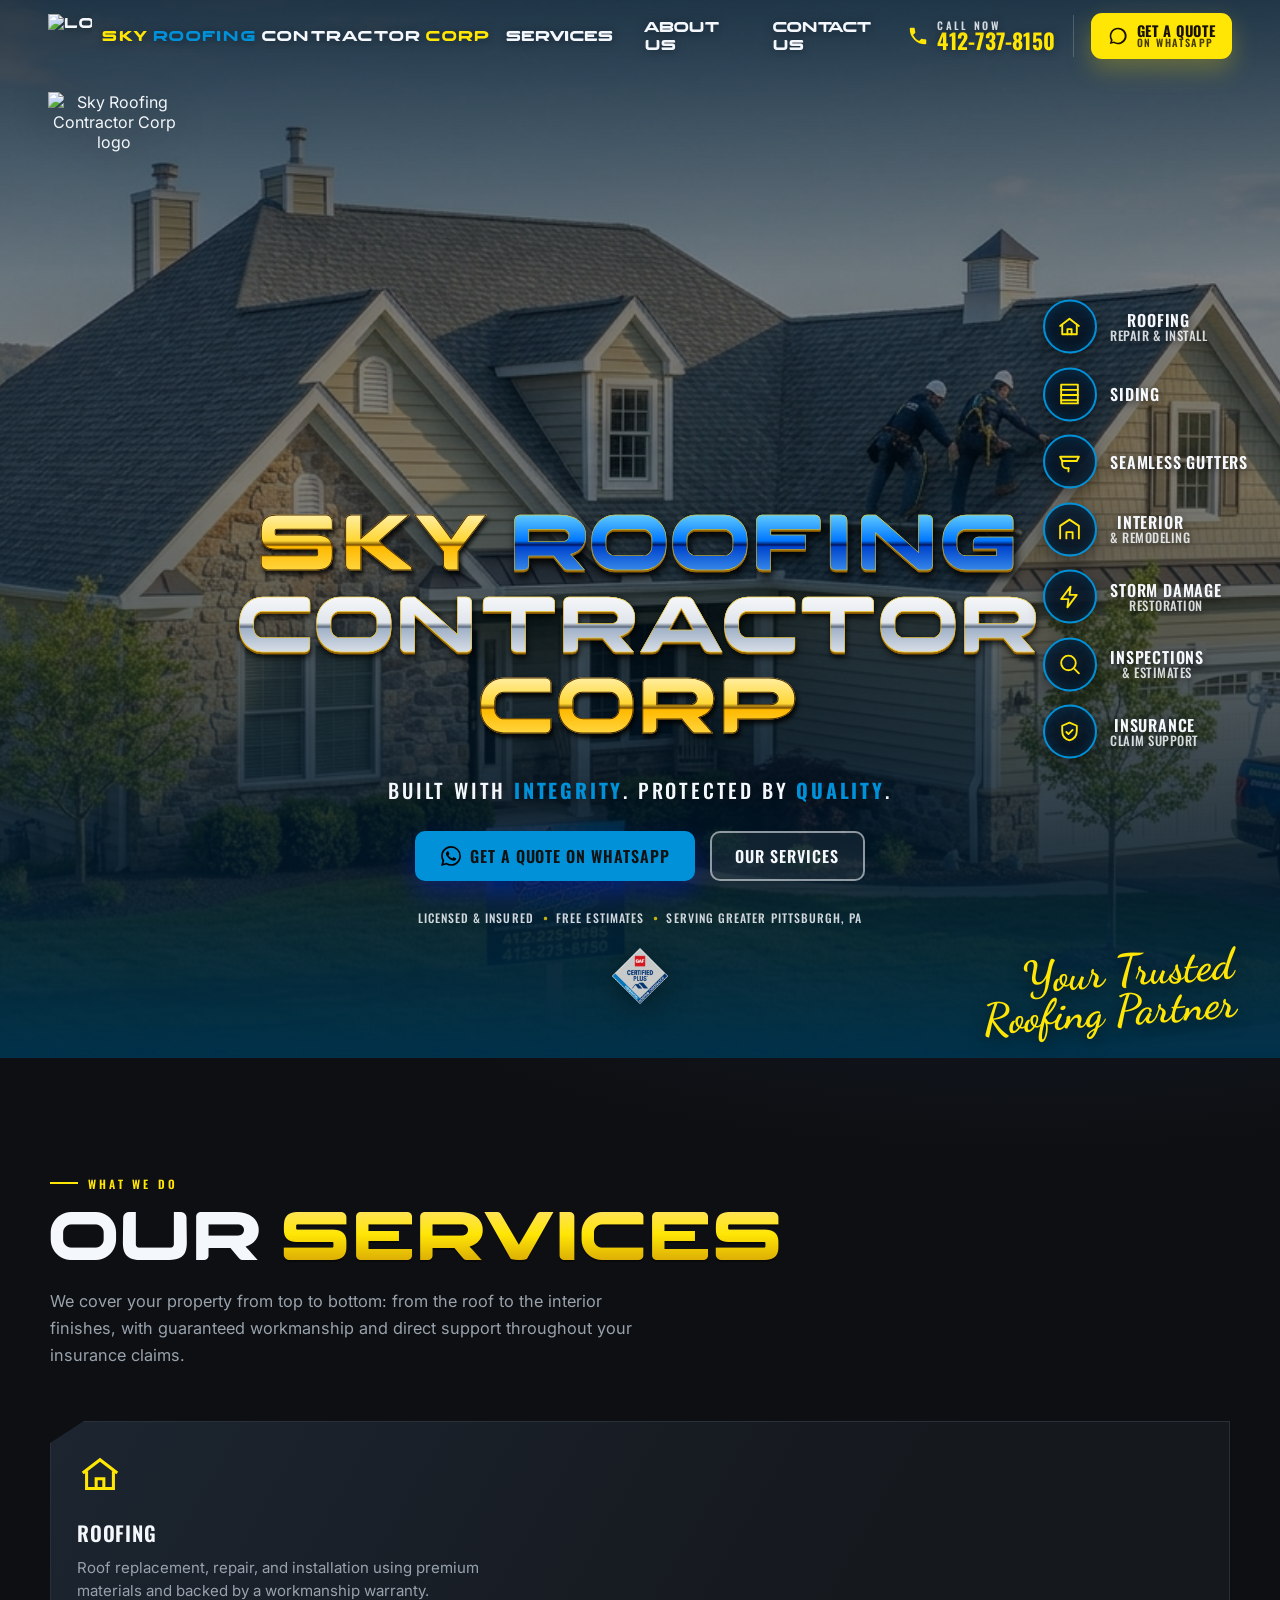
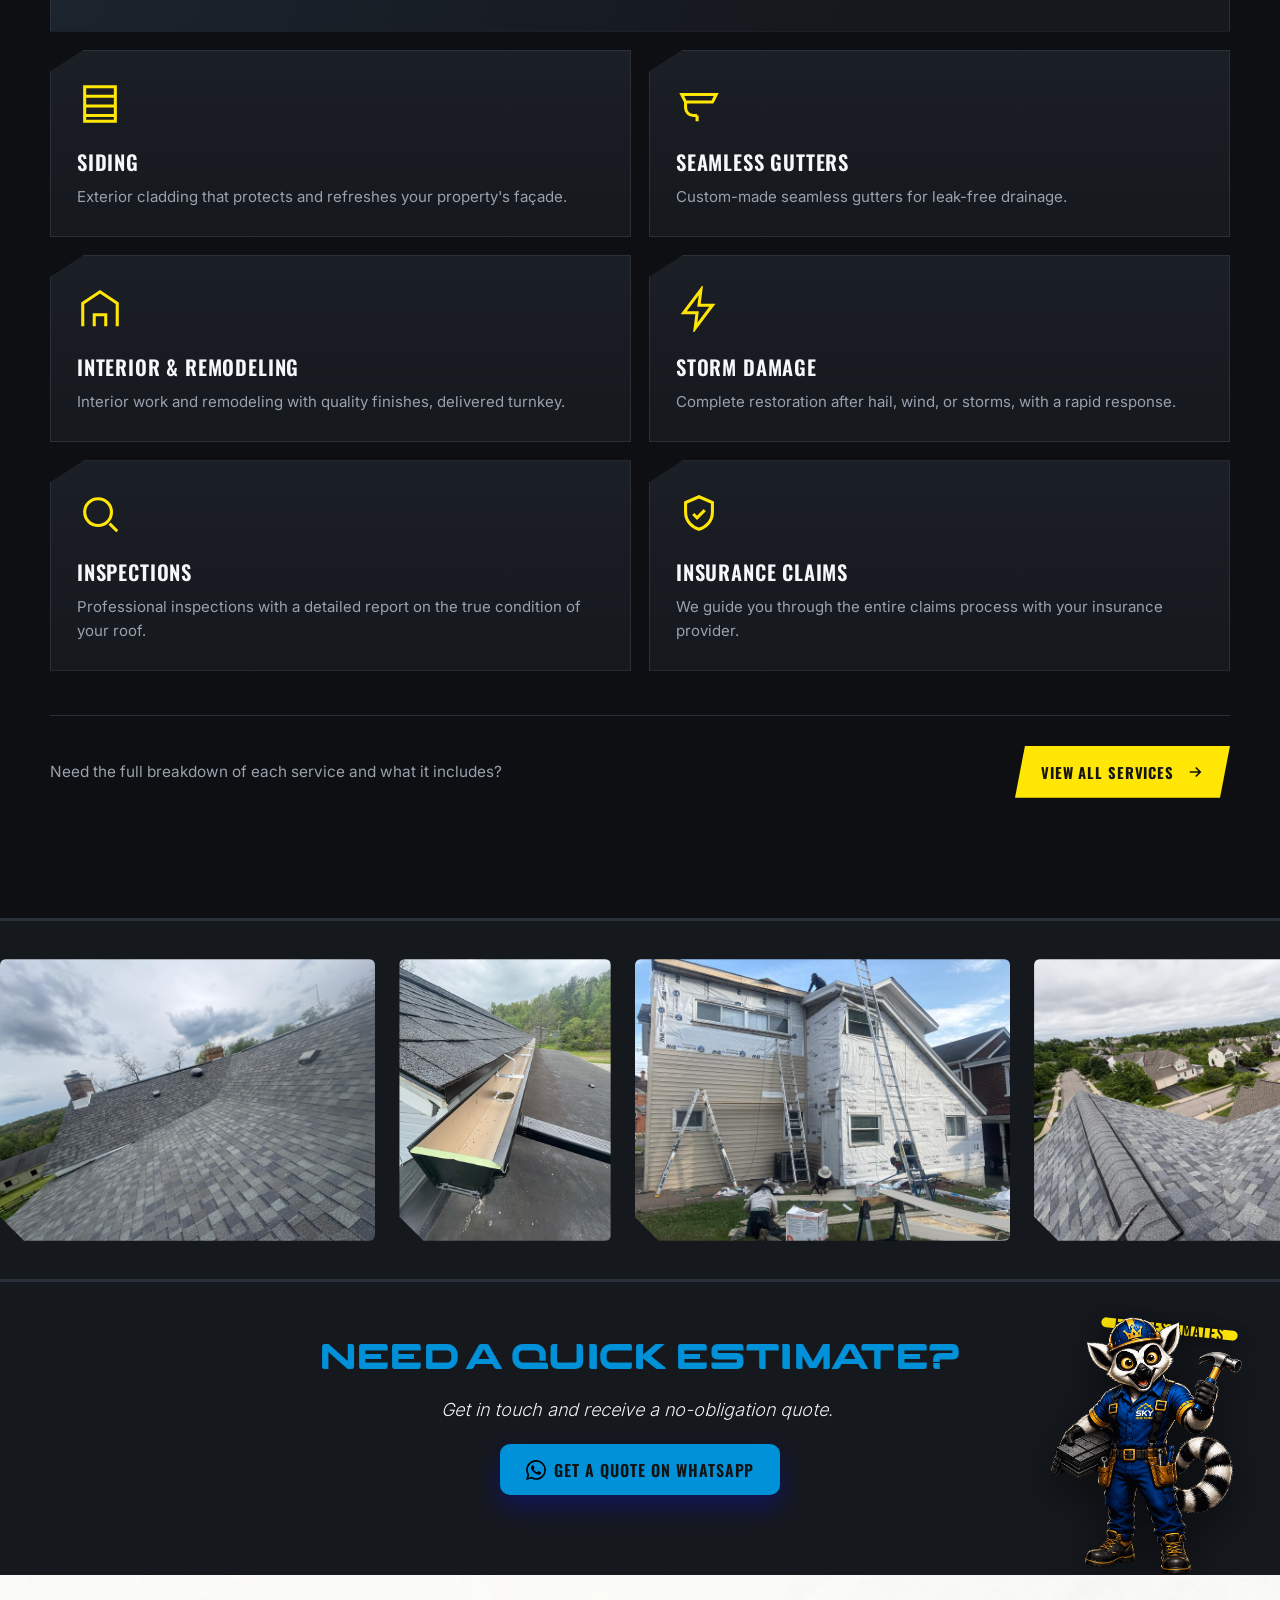
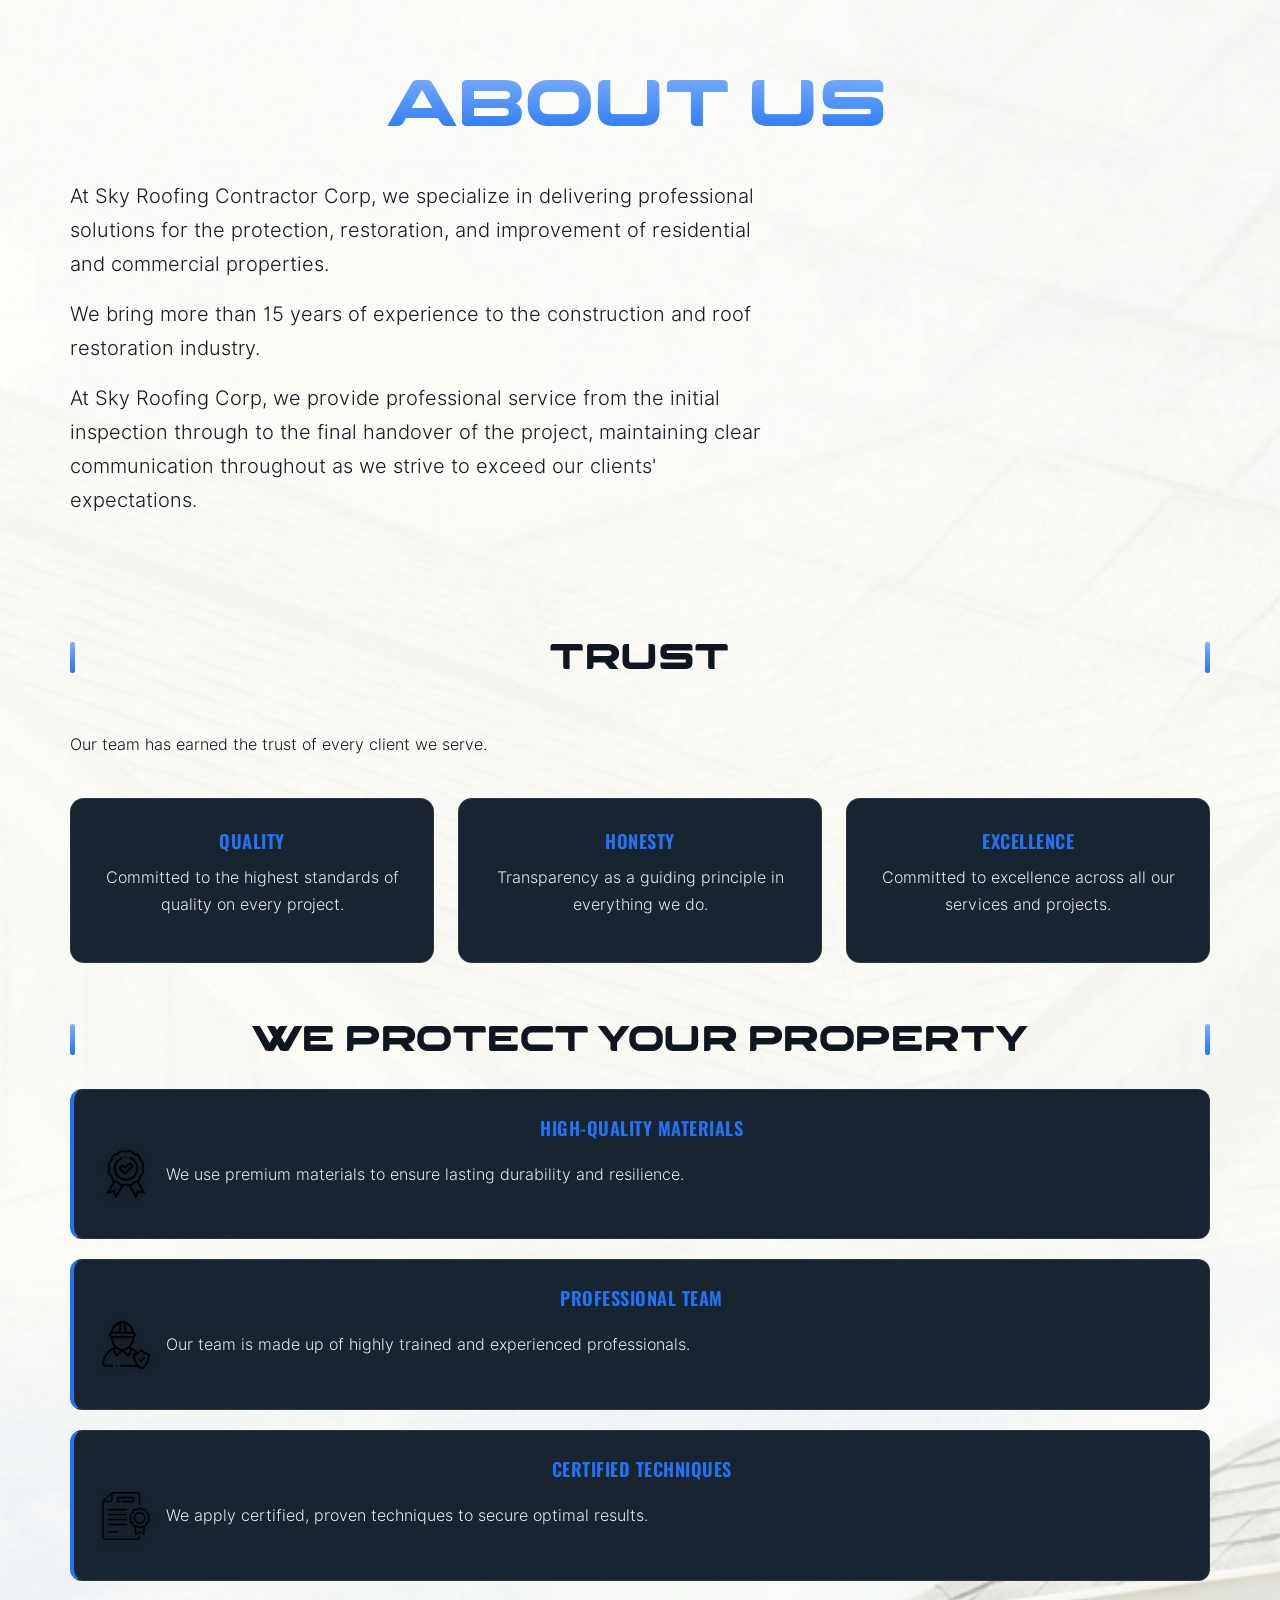
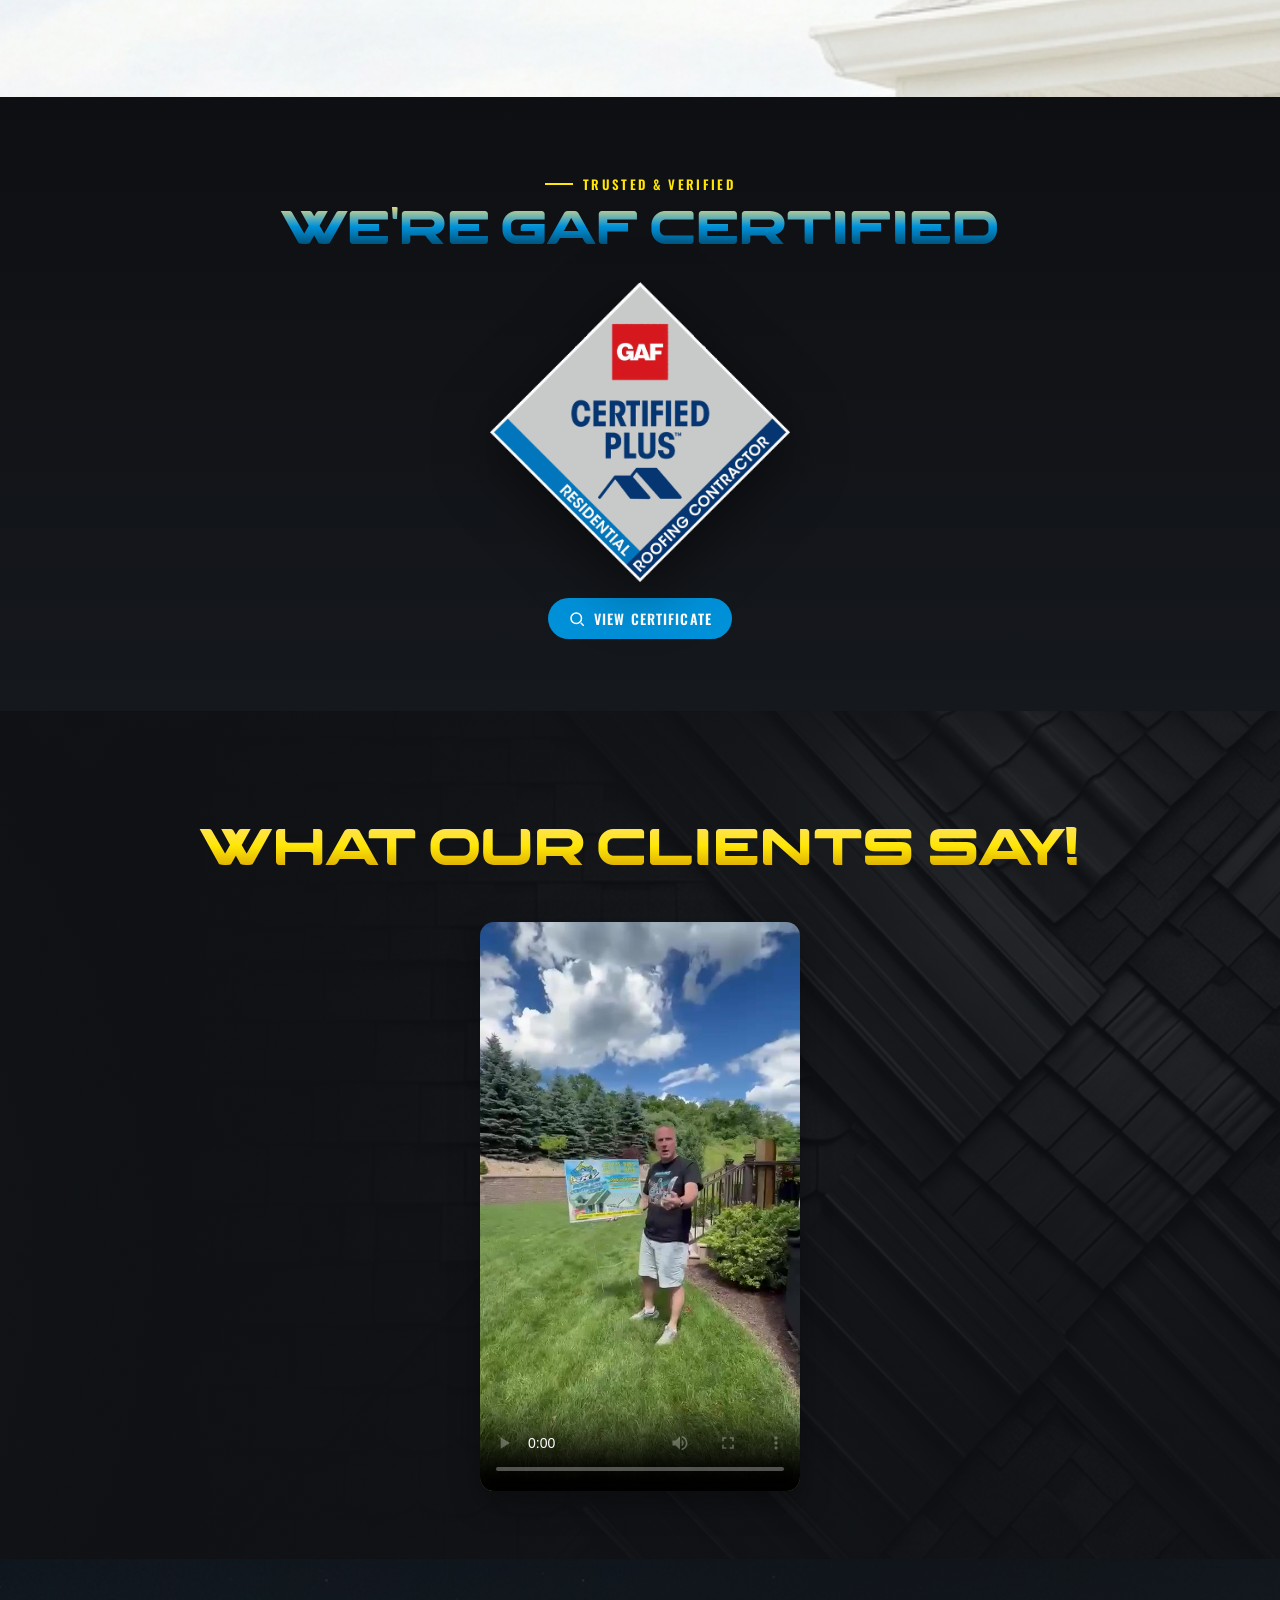
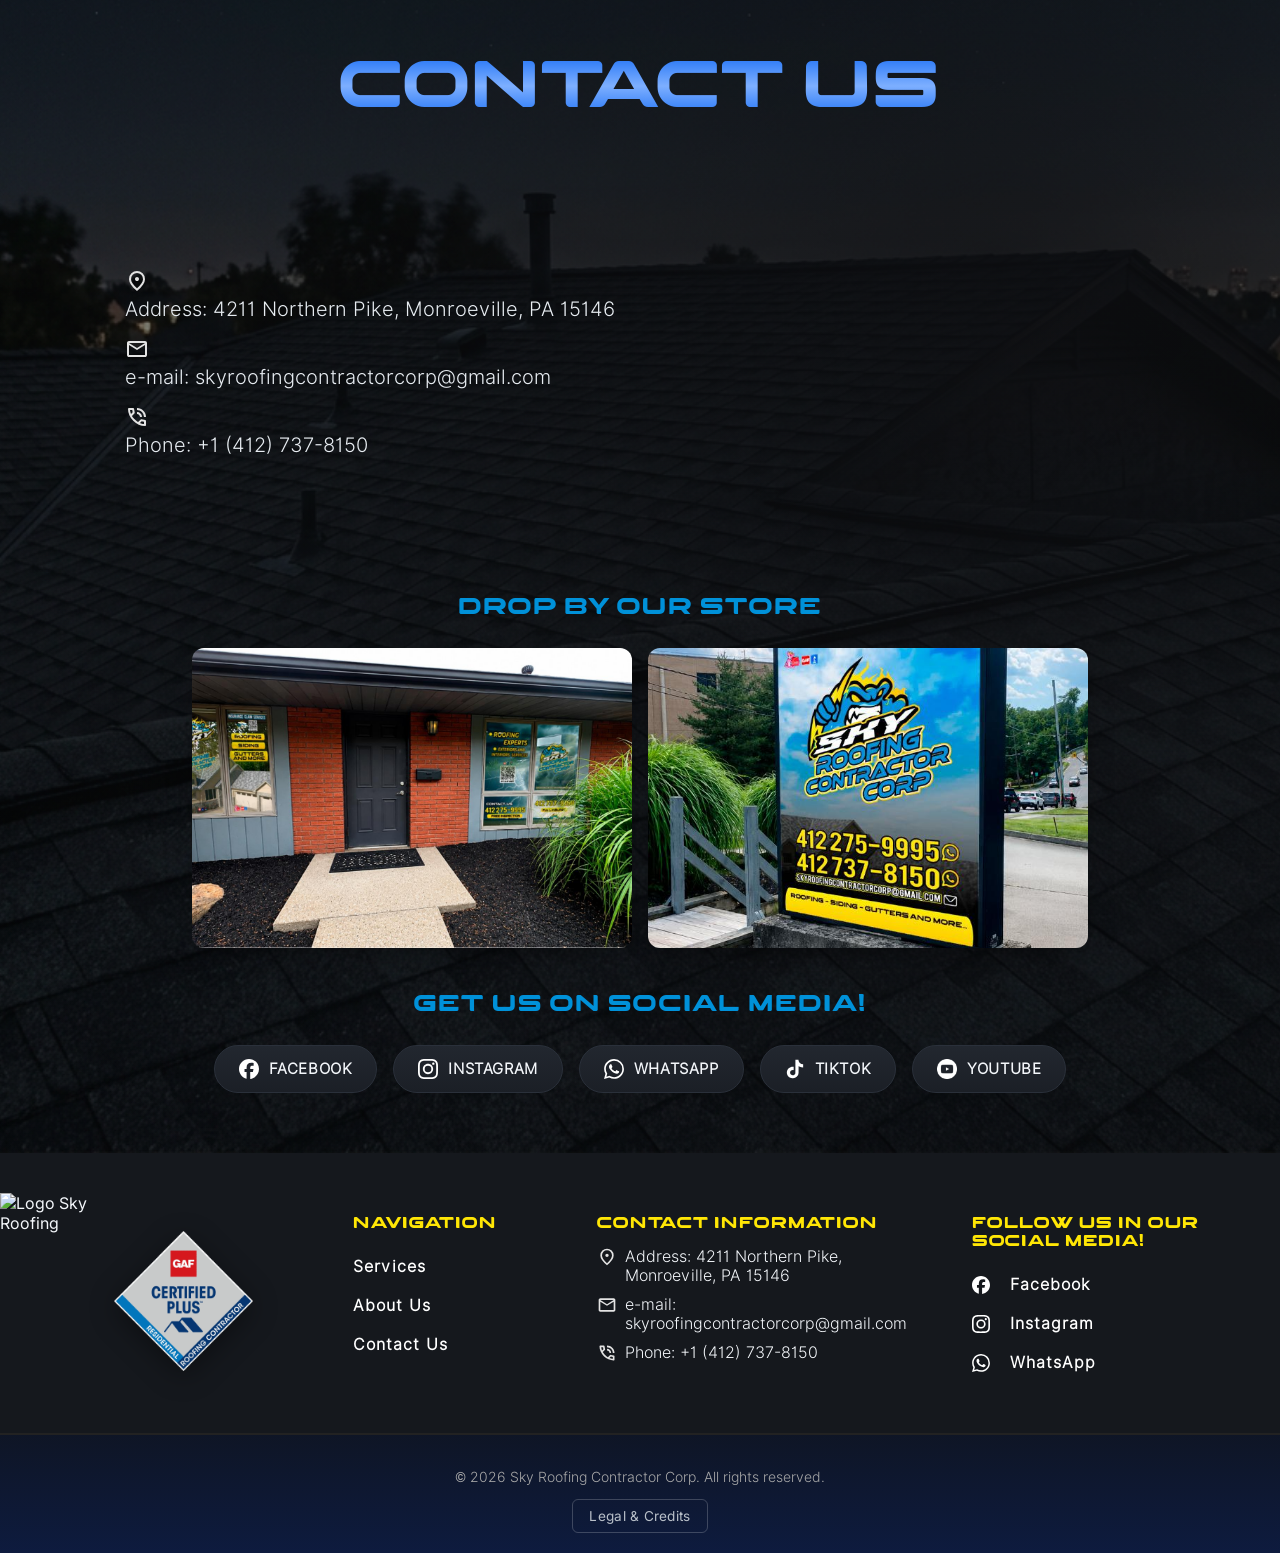
==== commit 0ae909a7: "Actualización Hero a petición del cliente" ====
--- a/frontend/index.html
+++ b/frontend/index.html
@@ -28,6 +28,12 @@
     <link rel="stylesheet" href="responsive.css">
     <link rel="stylesheet" href="branding.css">
     <link rel="stylesheet" href="hero_layout.css">
+    <link rel="stylesheet" href="comp_additions.css">
+    <link rel="stylesheet" href="hero_ajustes.css">
+
+    <link rel="preconnect" href="https://fonts.googleapis.com">
+    <link rel="preconnect" href="https://fonts.gstatic.com" crossorigin>
+    <link href="https://fonts.googleapis.com/css2?family=Dancing+Script:wght@600;700&display=swap" rel="stylesheet">
 
     <link rel="icon" href="assets/favicon/favicon.ico" sizes="any">
     <link rel="icon" href="assets/favicon/favicon-32x32.png" sizes="32x32" type="image/png">
@@ -53,24 +59,36 @@
             <a href="#about-us">About Us</a>
             <a href="#contact-us">Contact Us</a>
         </nav>
+        <div class="nav-cta">
+            <a class="nav-call" href="tel:+14127378150">
+                <span class="nav-call-icon" aria-hidden="true">
+                    <svg viewBox="0 0 24 24" fill="currentColor"><path d="M6.6 10.8a15.1 15.1 0 0 0 6.6 6.6l2.2-2.2a1 1 0 0 1 1-.24 11.4 11.4 0 0 0 3.6.57 1 1 0 0 1 1 1V20a1 1 0 0 1-1 1A17 17 0 0 1 3 4a1 1 0 0 1 1-1h3.5a1 1 0 0 1 1 1 11.4 11.4 0 0 0 .57 3.6 1 1 0 0 1-.24 1z"/></svg>
+                </span>
+                <span class="nav-call-text">
+                    <span class="nav-call-label">Call Now</span>
+                    <span class="nav-call-number">412-737-8150</span>
+                </span>
+            </a>
+            <span class="nav-cta-divider" aria-hidden="true"></span>
+            <a class="nav-quote" href="https://wa.me/14127378150" target="_blank" rel="noopener">
+                <span class="nav-quote-icon" aria-hidden="true">
+                    <svg viewBox="0 0 24 24" fill="currentColor"><path d="M12 2a10 10 0 0 0-8.6 15l-1.3 4.7 4.8-1.3A10 10 0 1 0 12 2zm0 2a8 8 0 1 1-4.2 14.8l-.4-.2-2.5.7.7-2.4-.2-.4A8 8 0 0 1 12 4z"/></svg>
+                </span>
+                <span class="nav-quote-text">Get a Quote<small>ON WHATSAPP</small></span>
+            </a>
+        </div>
     </header>
     <main>
         <section class="hero">
             <h1 class="sr-only">Sky Roofing Contractor Corp — Roofing in Greater Pittsburgh, PA</h1>
-            <!-- Corner logo: pinned toward a corner of the hero (see hero_layout.css).
-                 To switch corners, change the "hero-logo--*" modifier below:
-                 hero-logo--tr (top-right, default) | hero-logo--tl (top-left)
-                 hero-logo--br (bottom-right)        | hero-logo--bl (bottom-left) -->
-            <img class="hero-logo hero-logo--tr" src="assets/logos/logo_skyroofing_1.png"
+            <img class="hero-logo hero-logo--tl" src="assets/logos/logo_skyroofing_1.png"
                  alt="Sky Roofing Contractor Corp logo" width="1100" height="1022">
             <div class="hero-content">
-                <!-- Centered brand name (decorative: the accessible name already lives in the h1 above) -->
                 <p class="hero-name" aria-hidden="true">
-                    <span class="y">SKY</span> <span class="b">ROOFING</span><br>
-                    <span class="w">CONTRACTOR</span> <span class="y">CORP</span>
+                    <span class="y-hero">SKY</span> <span class="b-hero">ROOFING</span><br>
+                    <span class="w-hero">CONTRACTOR</span> <span class="y-hero">CORP</span>
                 </p>
                 <p class="hero-eyebrow">Built with <b class="hl">integrity</b>. Protected by <b class="hl">quality</b>.</p>
-                <span class="hero-accent" aria-hidden="true"></span>
                 <div class="hero-cta">
                     <a class="btn btn-primary" href="https://wa.me/14127378150" target="_blank" rel="noopener">
                         <img src="assets/iconos/whatsapp.svg" alt="" aria-hidden="true"> Get a Quote on WhatsApp
@@ -86,6 +104,38 @@
                     <img src="assets/logos/certificado.png" alt="GAF Certified Plus Residential Roofing Contractor">
                 </a>
             </div>
+            <aside class="hero-rail" aria-label="Our services">
+                <a class="hero-rail__item" href="services.html">
+                    <span class="hero-rail__ico"><svg viewBox="0 0 24 24"><path d="M3 11l9-7 9 7"/><path d="M5 10v9h14v-9"/><path d="M10 19v-5h4v5"/></svg></span>
+                    <span class="hero-rail__txt">Roofing<small>Repair &amp; Install</small></span>
+                </a>
+                <a class="hero-rail__item" href="services.html">
+                    <span class="hero-rail__ico"><svg viewBox="0 0 24 24"><path d="M4 3h16v18H4z"/><path d="M4 8h16M4 13h16M4 18h16"/></svg></span>
+                    <span class="hero-rail__txt">Siding</span>
+                </a>
+                <a class="hero-rail__item" href="services.html">
+                    <span class="hero-rail__ico"><svg viewBox="0 0 24 24"><path d="M3 7h18l-2 4H5z"/><path d="M5 11v3a4 4 0 0 0 4 4h2"/><path d="M11 18v3"/></svg></span>
+                    <span class="hero-rail__txt">Seamless Gutters</span>
+                </a>
+                <a class="hero-rail__item" href="services.html">
+                    <span class="hero-rail__ico"><svg viewBox="0 0 24 24"><path d="M3 21V9l9-6 9 6v12"/><path d="M9 21v-6h6v6"/></svg></span>
+                    <span class="hero-rail__txt">Interior<small>&amp; Remodeling</small></span>
+                </a>
+                <a class="hero-rail__item" href="services.html">
+                    <span class="hero-rail__ico"><svg viewBox="0 0 24 24"><path d="M13 2L4 14h7l-1 8 9-12h-7z"/></svg></span>
+                    <span class="hero-rail__txt">Storm Damage<small>Restoration</small></span>
+                </a>
+                <a class="hero-rail__item" href="services.html">
+                    <span class="hero-rail__ico"><svg viewBox="0 0 24 24"><circle cx="11" cy="11" r="7"/><path d="M21 21l-4-4"/></svg></span>
+                    <span class="hero-rail__txt">Inspections<small>&amp; Estimates</small></span>
+                </a>
+                <a class="hero-rail__item" href="services.html">
+                    <span class="hero-rail__ico"><svg viewBox="0 0 24 24"><path d="M12 3l7 3v5c0 5-3.5 8-7 9-3.5-1-7-4-7-9V6z"/><path d="M9 12l2 2 4-4"/></svg></span>
+                    <span class="hero-rail__txt">Insurance<small>Claim Support</small></span>
+                </a>
+            </aside>
+
+            <p class="hero-script" aria-hidden="true">Your Trusted<br>Roofing Partner</p>
         </section>
         <section class="sky-servicios" id="servicios">
             <div class="sky-wrap">
--- a/frontend/style.css
+++ b/frontend/style.css
@@ -191,7 +191,60 @@
     gap: 1.4rem;
     max-width: 720px;
 }
-
+.y-hero {
+    background: linear-gradient(180deg, 
+        #FFF9D2 0%, 
+        #FFD633 45%, 
+        #7A4F00 50%,
+        #FFB900 52%, 
+        #FFE96B 100%
+    );
+    -webkit-background-clip: text;
+    background-clip: text;
+    color: transparent;
+    
+    -webkit-text-stroke: 1px #4A2B00;
+    
+    filter: drop-shadow(2px 4px 2px rgba(0,0,0,0.8));
+    
+    font-weight: 900;
+}
+.b-hero {
+    background: linear-gradient(180deg, 
+        #8AEEFF 0%, 
+        #0077FF 45%, 
+        #00135C 50%,
+        #0044CC 52%, 
+        #5CB8FF 100%
+    );
+    -webkit-background-clip: text;
+    background-clip: text;
+    color: transparent;
+
+    -webkit-text-stroke: 0.5px #FFCC00;
+
+    filter: drop-shadow(0px 2px 0px #996600) drop-shadow(2px 5px 4px rgba(0,0,0,0.9));
+    
+    font-weight: 900;   
+}
+.w-hero {
+    background: linear-gradient(180deg, 
+        #FFFFFF 0%, 
+        #E0E5EC 45%, 
+        #5A697D 50%,
+        #A1B1C7 52%,
+        #FFFFFF 100%
+    );
+    -webkit-background-clip: text;
+    background-clip: text;
+    color: transparent;
+
+    -webkit-text-stroke: 0.5px #FFCC00;
+
+    filter: drop-shadow(0px 2px 0px #996600) drop-shadow(1px 3px 3px rgba(0,0,0,0.8));
+    
+    font-weight: 900;
+}
 .hero-eyebrow {
     margin: 0;
     font-family: 'Oswald', sans-serif;
--- a/frontend/hero_layout.css
+++ b/frontend/hero_layout.css
@@ -1,11 +1,3 @@
-/* ============================================================
-   hero_layout.css
-   Additive layer — centered brand name + corner logo in the hero.
-   Loads AFTER style.css / branding.css, so it overrides the
-   previously centered .hero-logo. Uses design tokens only.
-   ============================================================ */
-
-/* --- Centered brand name --------------------------------- */
 .hero-name {
     margin: 0 0 0.2rem;
     font-family: 'AGRESSIVE', 'Oswald', sans-serif;
@@ -14,15 +6,9 @@
     line-height: 1.02;
     letter-spacing: 0.03em;
     font-size: clamp(2.2rem, 8vw, 5rem);
-    text-shadow: 0 4px 22px rgba(0, 0, 0, 0.55),
-                 0 2px 6px  rgba(0, 0, 0, 0.45);
+    /*text-shadow: 0 8px 100px rgba(0, 0, 0, 0.55),
+                 0 4px 24px  rgba(0, 0, 0, 0.45);*/
 }
-/* Colours come from the shared .y / .b / .w spans (yellow / blue / white). */
-
-/* --- Corner logo ----------------------------------------- */
-/* Pull the logo out of the centered column and pin it to a corner.
-   The higher-specificity selector guarantees it overrides any earlier
-   centered styling coming from branding.css. */
 .hero .hero-logo {
     position: absolute;
     z-index: 2;
@@ -33,14 +19,11 @@
     animation-delay: 0.1s;
 }
 
-/* Corner variants — horizontal inset matches the navbar padding,
-   and the top variants clear the fixed navbar height. */
 .hero-logo--tr { top: calc(var(--nav-h) + clamp(0.5rem, 2vw, 1.25rem)); right: clamp(1rem, 4vw, 3rem); }
 .hero-logo--tl { top: calc(var(--nav-h) + clamp(0.5rem, 2vw, 1.25rem)); left:  clamp(1rem, 4vw, 3rem); }
 .hero-logo--br { bottom: clamp(1.25rem, 4vw, 2.5rem); right: clamp(1rem, 4vw, 3rem); }
 .hero-logo--bl { bottom: clamp(1.25rem, 4vw, 2.5rem); left:  clamp(1rem, 4vw, 3rem); }
 
-/* --- Small screens --------------------------------------- */
 @media (max-width: 600px) {
     .hero .hero-logo { width: clamp(56px, 18vw, 84px); }
     .hero-name { letter-spacing: 0.02em; }
@@ -50,14 +33,10 @@
     .hero .hero-logo { animation: none; }
 }
 
-/* --- Darken the background so the text pops --------------- */
-/* Single knob: raise --hero-veil for more darkness, lower it for less.
-   0 = no extra darkening, 1 = solid. Sweet spot ~0.20–0.35. */
 .hero { --hero-veil: 0.28; }
 
 .hero::after {
     background:
-        /* Original directional gradient — kept intact, painted on top. */
         linear-gradient(
             to bottom,
             rgba(0, 20, 35, 0.62) 0%,
@@ -66,7 +45,5 @@
             rgba(0, 25, 45, 0.72) 82%,
             var(--darkblue) 100%
         ),
-        /* Flat veil underneath — adds an even layer of darkness across
-           the whole image, mainly visible where the gradient is clear. */
         rgba(0, 12, 22, var(--hero-veil));
 }
--- a/frontend/comp_additions.css
+++ b/frontend/comp_additions.css
@@ -0,0 +1,164 @@
+.nav-links { margin-right: auto; }
+
+.nav-cta {
+    display: flex;
+    align-items: center;
+    gap: clamp(0.6rem, 1.4vw, 1.1rem);
+    flex-shrink: 0;
+}
+
+.nav-call {
+    display: flex;
+    align-items: center;
+    gap: 0.55rem;
+    text-decoration: none;
+    color: var(--white);
+}
+.nav-call-icon { color: var(--yellow); display: grid; place-items: center; }
+.nav-call-icon svg { width: 22px; height: 22px; }
+.nav-call-text { line-height: 1; }
+.nav-call-label {
+    display: block;
+    font-family: 'Oswald', sans-serif;
+    font-weight: 600;
+    font-size: 0.66rem;
+    letter-spacing: 0.22em;
+    text-transform: uppercase;
+    color: var(--white);
+    opacity: 0.85;
+    text-shadow: 0 1px 8px rgba(0, 20, 35, 0.5);
+}
+.nav-call-number {
+    display: block;
+    font-family: 'Oswald', sans-serif;
+    font-weight: 700;
+    font-size: 1.35rem;
+    letter-spacing: 0.01em;
+    color: var(--yellow);
+    text-shadow: 0 1px 8px rgba(0, 20, 35, 0.5);
+}
+
+.nav-cta-divider {
+    width: 1px;
+    height: 42px;
+    background: rgba(255, 255, 255, 0.18);
+}
+
+.nav-quote {
+    display: inline-flex;
+    align-items: center;
+    gap: 0.55rem;
+    text-decoration: none;
+    background: var(--yellow);
+    color: #1a1200;
+    font-family: 'Oswald', sans-serif;
+    font-weight: 700;
+    text-transform: uppercase;
+    letter-spacing: 0.04em;
+    line-height: 1.05;
+    font-size: 0.9rem;
+    padding: 0.62rem 1.05rem;
+    border-radius: 11px;
+    box-shadow: 0 10px 24px rgba(255, 214, 5, 0.28);
+    transition: transform 0.18s ease, box-shadow 0.18s ease;
+}
+.nav-quote-icon { display: grid; place-items: center; }
+.nav-quote-icon svg { width: 20px; height: 20px; }
+.nav-quote-text small {
+    display: block;
+    font-weight: 600;
+    font-size: 0.64rem;
+    letter-spacing: 0.14em;
+    opacity: 0.8;
+}
+.nav-quote:hover {
+    transform: translateY(-2px);
+    box-shadow: 0 14px 30px rgba(255, 214, 5, 0.42);
+}
+
+.hero-rail {
+    position: absolute;
+    z-index: 3;
+    top: 50%;
+    right: clamp(1rem, 2.5vw, 2.4rem);
+    transform: translateY(-50%);
+    display: flex;
+    flex-direction: column;
+    gap: clamp(0.5rem, 1.5vh, 1.05rem);
+}
+.hero-rail__item {
+    display: flex;
+    align-items: center;
+    gap: 0.85rem;
+    text-decoration: none;
+    color: var(--white);
+    transition: transform 0.18s ease;
+}
+.hero-rail__ico {
+    width: 50px;
+    height: 50px;
+    flex-shrink: 0;
+    display: grid;
+    place-items: center;
+    color: var(--yellow);
+    border-radius: 50%;
+    background: radial-gradient(circle at 50% 35%, rgba(9, 28, 48, 0.92), rgba(4, 12, 24, 0.92));
+    border: 2px solid var(--blue);
+    box-shadow: 0 6px 18px rgba(0, 0, 0, 0.45), inset 0 0 12px rgba(0, 145, 217, 0.25);
+    transition: border-color 0.18s ease, box-shadow 0.18s ease;
+}
+.hero-rail__ico svg {
+    width: 25px;
+    height: 25px;
+    fill: none;
+    stroke: currentColor;
+    stroke-width: 1.8;
+    stroke-linecap: round;
+    stroke-linejoin: round;
+}
+.hero-rail__txt {
+    font-family: 'Oswald', sans-serif;
+    font-weight: 600;
+    text-transform: uppercase;
+    line-height: 1.05;
+    letter-spacing: 0.05em;
+    font-size: 1rem;
+    text-shadow: 0 2px 8px rgba(0, 0, 0, 0.6);
+}
+.hero-rail__txt small {
+    display: block;
+    font-weight: 500;
+    font-size: 0.8rem;
+    letter-spacing: 0.04em;
+    opacity: 0.85;
+}
+.hero-rail__item:hover { transform: translateX(-4px); }
+.hero-rail__item:hover .hero-rail__ico {
+    border-color: var(--yellow);
+    box-shadow: 0 8px 22px rgba(0, 0, 0, 0.5), inset 0 0 14px rgba(255, 230, 5, 0.28);
+}
+
+.hero-script {
+    position: absolute;
+    z-index: 3;
+    right: clamp(1rem, 3.5vw, 3rem);
+    bottom: clamp(1rem, 3vh, 2rem);
+    margin: 0;
+    font-family: 'Dancing Script', cursive;
+    font-weight: 700;
+    color: var(--yellow);
+    text-align: right;
+    line-height: 0.9;
+    font-size: clamp(1.5rem, 3.4vw, 2.8rem);
+    text-shadow: 0 4px 16px rgba(0, 0, 0, 0.55);
+    transform: rotate(-4deg);
+    pointer-events: none;
+}
+
+@media (max-width: 1180px) {
+    .hero-rail,
+    .hero-script { display: none; }
+}
+@media (max-width: 1024px) {
+    .nav-cta { display: none; }
+}
--- a/frontend/hero_ajustes.css
+++ b/frontend/hero_ajustes.css
@@ -0,0 +1,15 @@
+.hero { --hero-veil: 0.50; }
+
+@media (max-width: 1180px) {
+    .hero-script {
+        display: block;
+        top: calc(var(--nav-h) + clamp(0.4rem, 2vw, 1rem));
+        right: clamp(0.8rem, 4vw, 1.5rem);
+        bottom: auto;
+        left: auto;
+        text-align: right;
+        font-size: clamp(1.4rem, 7vw, 2.3rem);
+    }
+
+    .hero-rail { display: none; }
+}
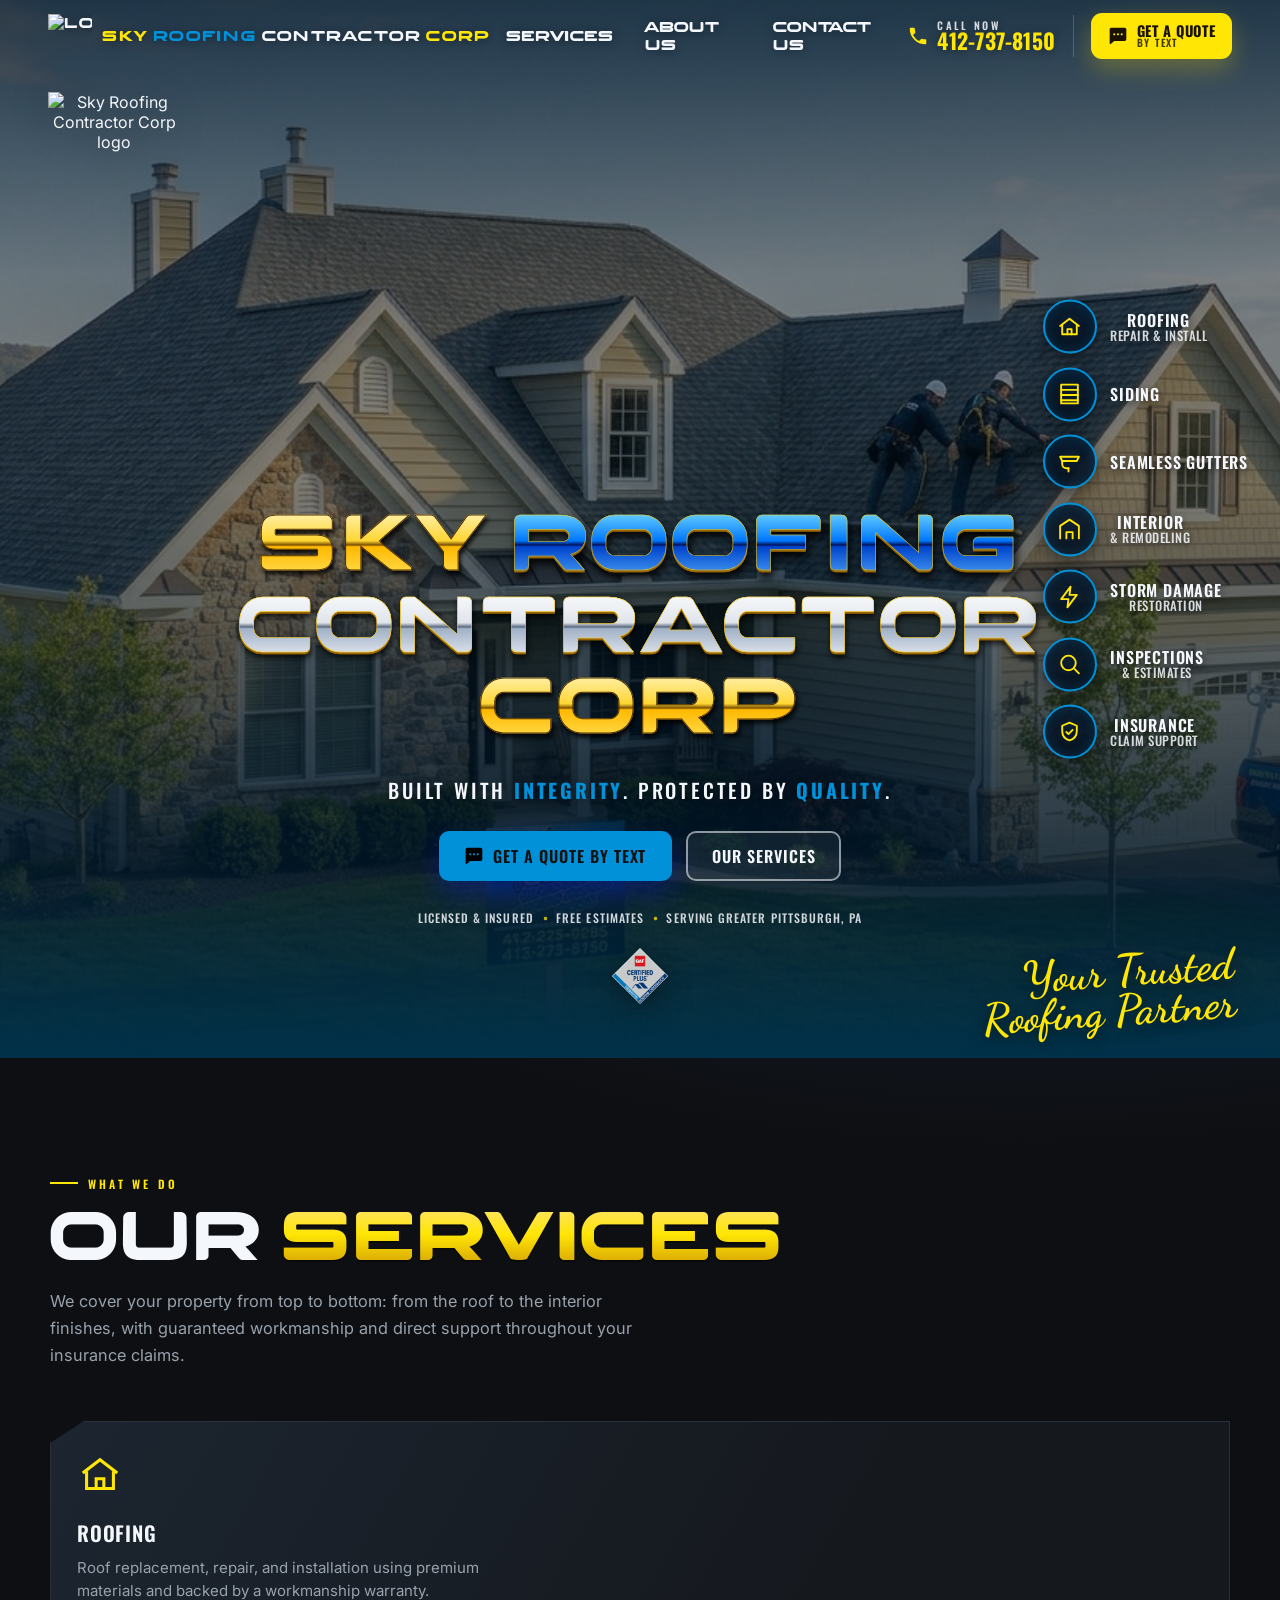
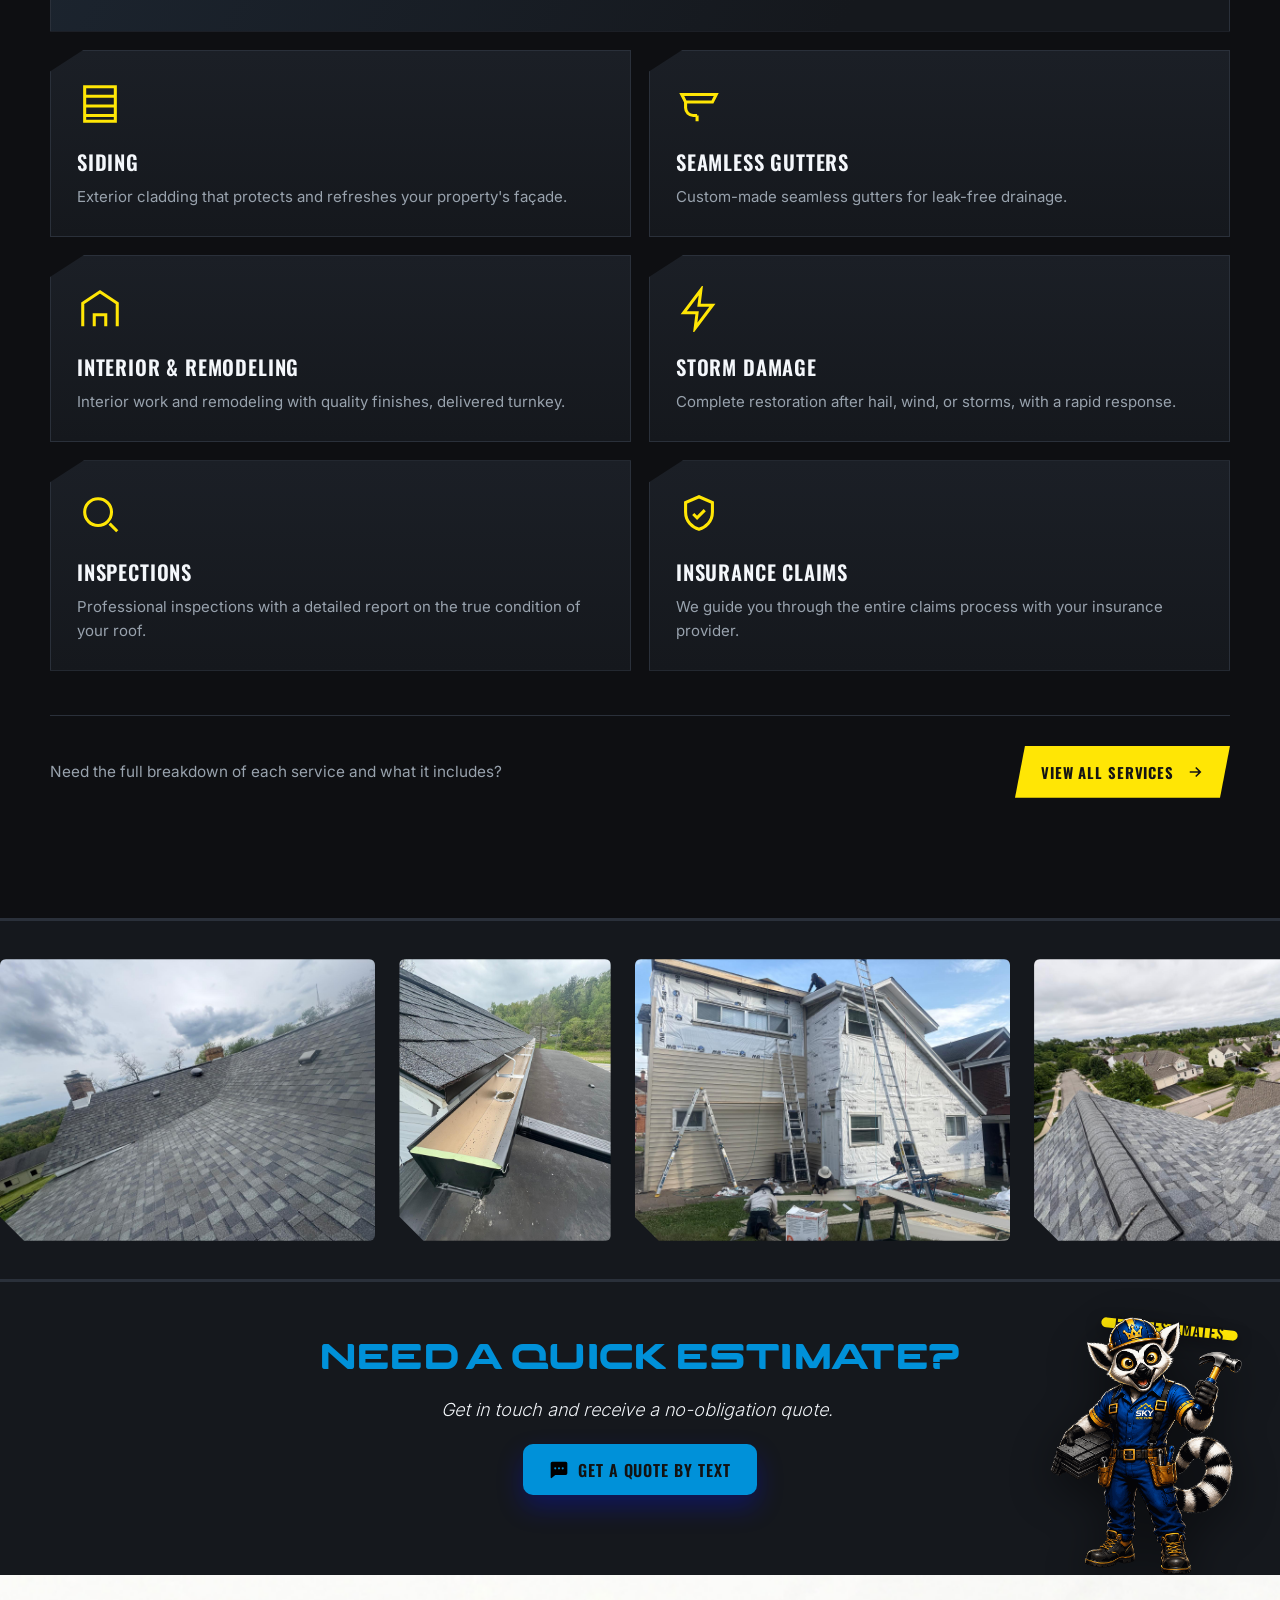
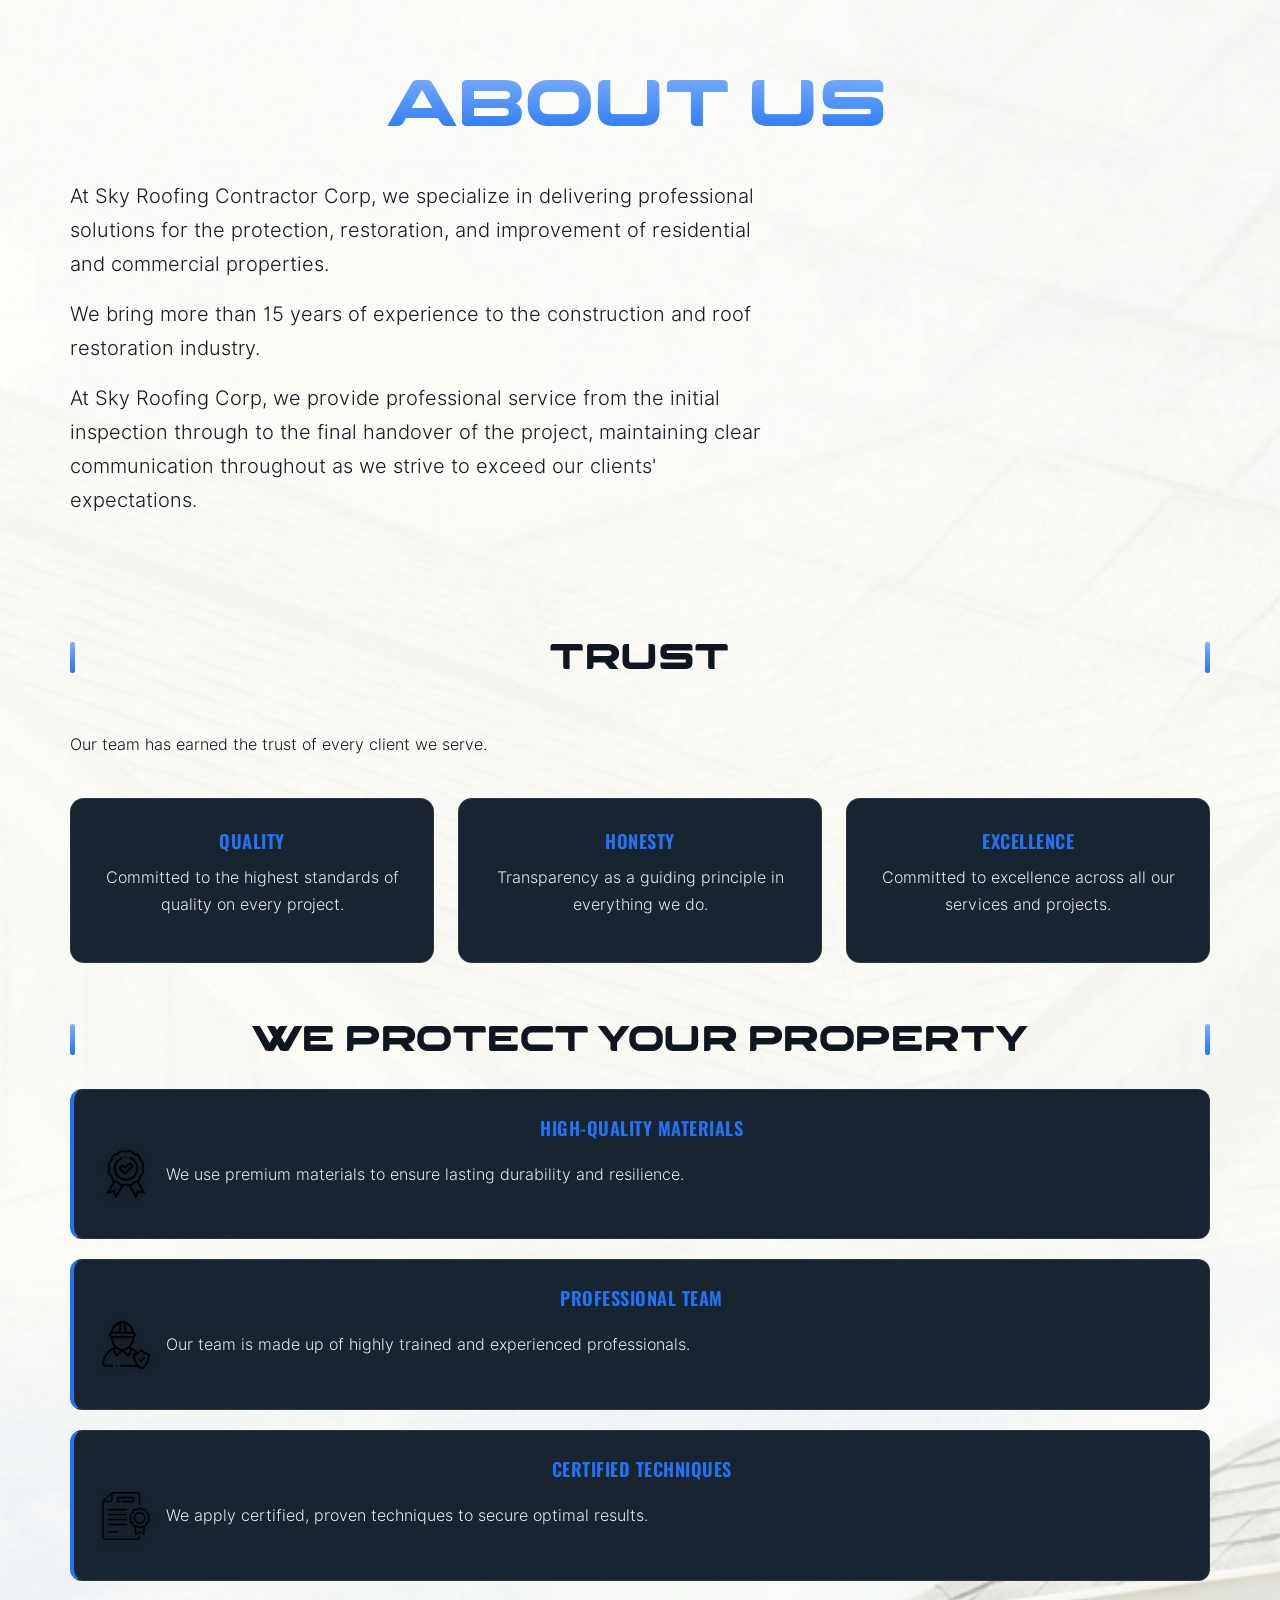
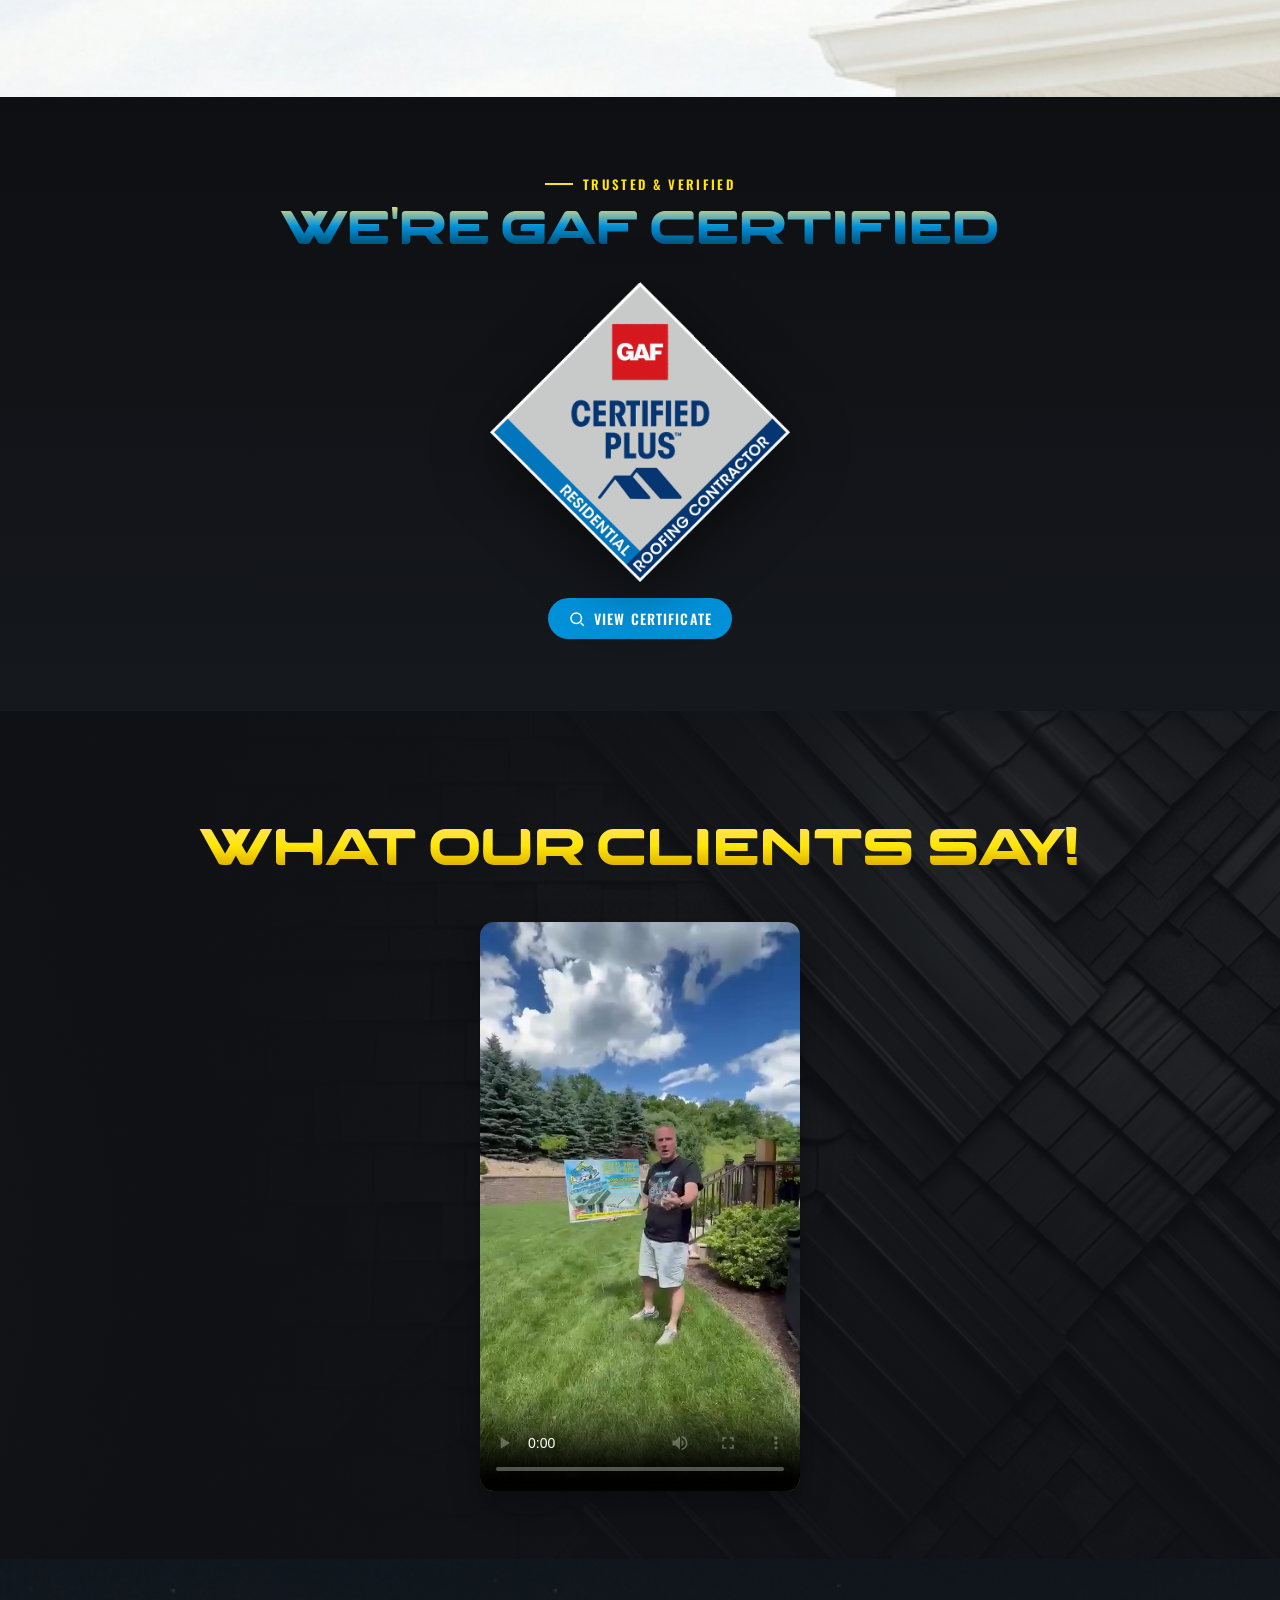
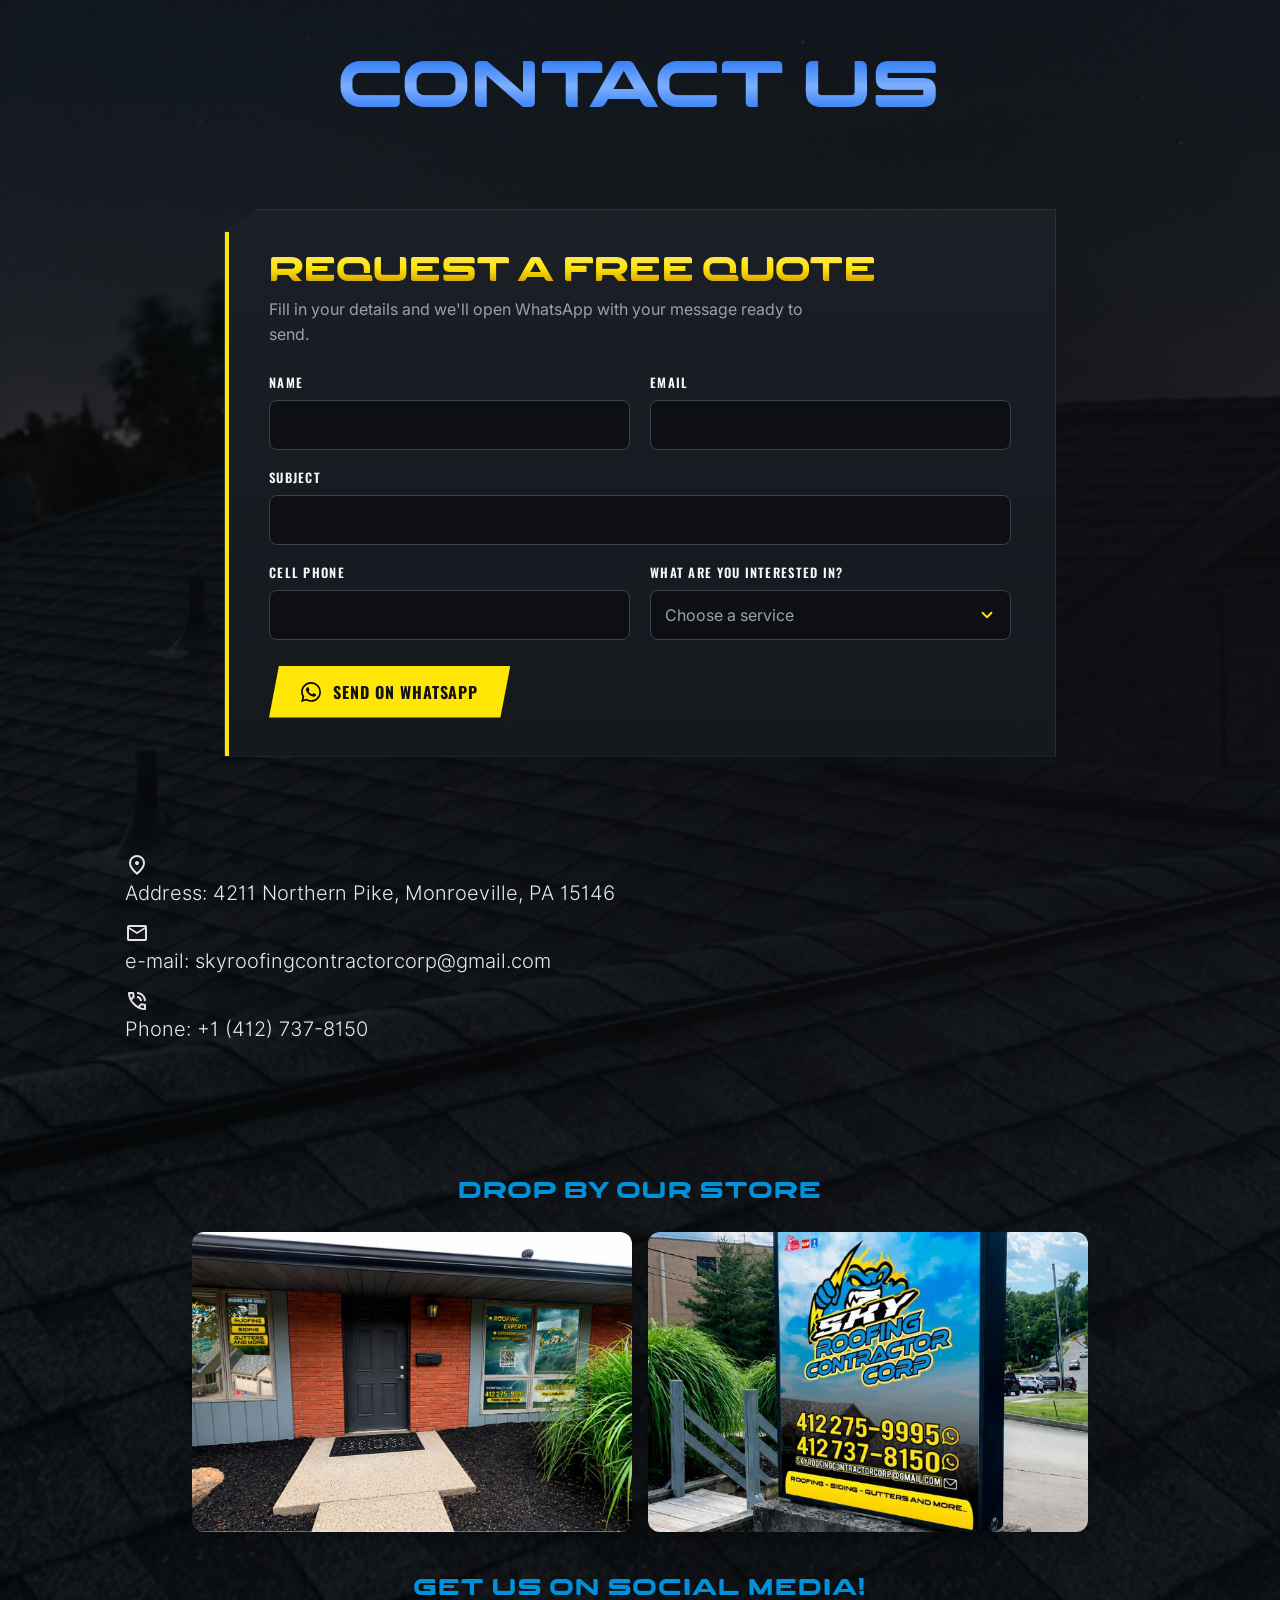
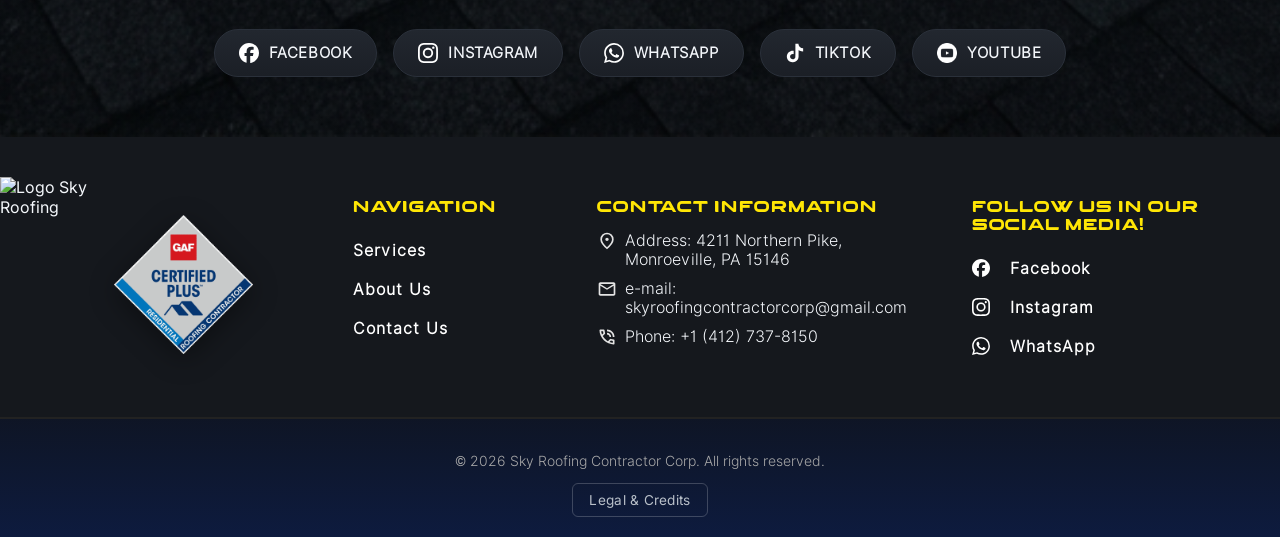
==== commit ac23225a: "actualización contacto - formulario" ====
--- a/frontend/index.html
+++ b/frontend/index.html
@@ -6,13 +6,13 @@
     <title>Roofing in Pittsburgh, PA - Sky Roofing Contractor Corp</title>
     <meta name="description" content="Licensed roofing & exterior contractor in Greater Pittsburgh, PA. Roofing, siding, seamless gutters, storm damage restoration and insurance claim support. Free estimates.">
 
-    <link rel="canonical" href="https://www.skyroofingcontractor.com/">
+    <link rel="canonical" href="https://www.skyroofingcontractorcorp.com/">
     <meta property="og:type" content="website">
     <meta property="og:site_name" content="Sky Roofing Contractor Corp">
     <meta property="og:title" content="Sky Roofing Contractor Corp — Roofing in Greater Pittsburgh, PA">
     <meta property="og:description" content="Licensed roofing & exterior contractor. Roofing, siding, seamless gutters, storm restoration and insurance claim support. Free estimates.">
-    <meta property="og:url" content="https://www.skyroofingcontractor.com/">
-    <meta property="og:image" content="https://www.skyroofingcontractor.com/assets/og-image.jpg">
+    <meta property="og:url" content="https://www.skyroofingcontractorcorp.com/">
+    <meta property="og:image" content="https://www.skyroofingcontractorcorp.com/assets/og-image.jpg">
     <meta property="og:image:width" content="1200">
     <meta property="og:image:height" content="630">
     <meta property="og:image:alt" content="Sky Roofing Contractor Corp storefront and logo">
@@ -20,7 +20,7 @@
     <meta name="twitter:card" content="summary_large_image">
     <meta name="twitter:title" content="Sky Roofing Contractor Corp — Roofing in Greater Pittsburgh, PA">
     <meta name="twitter:description" content="Roofing, siding, seamless gutters, storm restoration and insurance claim support. Free estimates.">
-    <meta name="twitter:image" content="https://www.skyroofingcontractor.com/assets/og-image.jpg">
+    <meta name="twitter:image" content="https://www.skyroofingcontractorcorp.com/assets/og-image.jpg">
 
     <link rel="stylesheet" href="style.css">
     <link rel="stylesheet" href="barra_progreso.css">
@@ -30,6 +30,7 @@
     <link rel="stylesheet" href="hero_layout.css">
     <link rel="stylesheet" href="comp_additions.css">
     <link rel="stylesheet" href="hero_ajustes.css">
+    <link rel="stylesheet" href="contact_form.css">
 
     <link rel="preconnect" href="https://fonts.googleapis.com">
     <link rel="preconnect" href="https://fonts.gstatic.com" crossorigin>
@@ -70,11 +71,11 @@
                 </span>
             </a>
             <span class="nav-cta-divider" aria-hidden="true"></span>
-            <a class="nav-quote" href="https://wa.me/14127378150" target="_blank" rel="noopener">
+            <a class="nav-quote" href="sms:+14127378150">
                 <span class="nav-quote-icon" aria-hidden="true">
-                    <svg viewBox="0 0 24 24" fill="currentColor"><path d="M12 2a10 10 0 0 0-8.6 15l-1.3 4.7 4.8-1.3A10 10 0 1 0 12 2zm0 2a8 8 0 1 1-4.2 14.8l-.4-.2-2.5.7.7-2.4-.2-.4A8 8 0 0 1 12 4z"/></svg>
+                    <svg viewBox="0 0 24 24" fill="currentColor"><path fill-rule="evenodd" d="M4 2h16a2 2 0 0 1 2 2v12a2 2 0 0 1-2 2H7.5l-4.3 3.6A.75.75 0 0 1 2 21V4a2 2 0 0 1 2-2Zm3.5 6.75a1.25 1.25 0 1 0 0 2.5 1.25 1.25 0 0 0 0-2.5Zm4.5 0a1.25 1.25 0 1 0 0 2.5 1.25 1.25 0 0 0 0-2.5Zm4.5 0a1.25 1.25 0 1 0 0 2.5 1.25 1.25 0 0 0 0-2.5Z"/></svg>
                 </span>
-                <span class="nav-quote-text">Get a Quote<small>ON WHATSAPP</small></span>
+                <span class="nav-quote-text">Get a Quote<small>BY TEXT</small></span>
             </a>
         </div>
     </header>
@@ -90,8 +91,8 @@
                 </p>
                 <p class="hero-eyebrow">Built with <b class="hl">integrity</b>. Protected by <b class="hl">quality</b>.</p>
                 <div class="hero-cta">
-                    <a class="btn btn-primary" href="https://wa.me/14127378150" target="_blank" rel="noopener">
-                        <img src="assets/iconos/whatsapp.svg" alt="" aria-hidden="true"> Get a Quote on WhatsApp
+                    <a class="btn btn-primary" href="sms:+14127378150">
+                        <img src="assets/iconos/sms.svg" alt="" aria-hidden="true"> Get a Quote by Text
                     </a>
                     <a class="btn btn-ghost" href="services.html">Our Services</a>
                 </div>
@@ -229,8 +230,8 @@
                 <div class="contacto-text">
                     <h2>Need a quick estimate?</h2>
                     <p>Get in touch and receive a no-obligation quote.</p>
-                    <a class="btn btn-primary" href="https://wa.me/14127378150" target="_blank" rel="noopener">
-                        <img src="assets/iconos/whatsapp.svg" alt="" aria-hidden="true"> Get a Quote on WhatsApp
+                    <a class="btn btn-primary" href="sms:+14127378150">
+                        <img src="assets/iconos/sms.svg" alt="" aria-hidden="true"> Get a Quote by Text
                     </a> 
                 </div>
             </div>
@@ -319,6 +320,53 @@
         <section id="contact-us">
             <div class="contact-titulo">
                 <h2>Contact Us</h2>
+            </div>
+            <div class="contact-form-wrap">
+                <form class="contact-form" id="quoteForm" data-whatsapp="14127378150"
+                      action="https://wa.me/14127378150" method="get" target="_blank" rel="noopener">
+                    <div class="contact-form-head">
+                        <h3>Request a free quote</h3>
+                        <p>Fill in your details and we'll open WhatsApp with your message ready to send.</p>
+                    </div>
+                    <div class="contact-form-grid">
+                        <div class="contact-field">
+                            <label for="cf-name">Name</label>
+                            <input type="text" id="cf-name" name="name" autocomplete="name" required>
+                        </div>
+                        <div class="contact-field">
+                            <label for="cf-email">Email</label>
+                            <input type="email" id="cf-email" name="email" autocomplete="email" required>
+                        </div>
+                        <div class="contact-field contact-field--full">
+                            <label for="cf-subject">Subject</label>
+                            <input type="text" id="cf-subject" name="subject" maxlength="120" required>
+                        </div>
+                        <div class="contact-field">
+                            <label for="cf-phone">Cell phone</label>
+                            <input type="tel" id="cf-phone" name="phone" autocomplete="tel" inputmode="tel" required>
+                        </div>
+                        <div class="contact-field">
+                            <label for="cf-interest">What are you interested in?</label>
+                            <select id="cf-interest" name="interest" required>
+                                <option value="" selected disabled hidden>Choose a service</option>
+                                <option>Roofing</option>
+                                <option>Siding</option>
+                                <option>Seamless Gutters</option>
+                                <option>Interior &amp; Remodeling</option>
+                                <option>Storm Damage Restoration</option>
+                                <option>Inspections</option>
+                                <option>Insurance Claim Assistance</option>
+                                <option>Other / Not sure yet</option>
+                            </select>
+                        </div>
+                    </div>
+                    <div class="contact-form-foot">
+                        <button type="submit" class="contact-form-submit">
+                            <img src="assets/iconos/whatsapp.svg" alt="" aria-hidden="true"> Send on WhatsApp
+                        </button>
+                        <p class="contact-form-status" id="quoteFormStatus" role="status" aria-live="polite"></p>
+                    </div>
+                </form>
             </div>
             <div class="contact-info-container">
                 <div class="contact-info">
@@ -370,7 +418,7 @@
                         <img src="assets/iconos/whatsapp.svg" alt="WhatsApp" class="contact-social-icon">
                         <span>WhatsApp</span>
                     </button>
-                    <button class="contact-social-btn" onclick="window.open('', '_blank')">
+                    <button class="contact-social-btn" onclick="window.open('https://www.tiktok.com/@sky1roofing', '_blank')">
                         <img src="assets/iconos/tiktok.svg" alt="TikTok" class="contact-social-icon">
                         <span>TikTok</span>
                     </button>
@@ -445,5 +493,6 @@
         </div>
     <script src="barra_progreso.js"></script>
     <script src="navbar.js"></script>
+    <script src="contact_form.js"></script>
 </body>
 </html>
--- a/frontend/contact_form.css
+++ b/frontend/contact_form.css
@@ -0,0 +1,185 @@
+.contact-form-wrap {
+    box-sizing: border-box;
+    width: 100%;
+    max-width: 880px;
+    margin: 0 auto;
+    padding: 36px 24px 0;
+}
+
+.contact-form {
+    position: relative;
+    box-sizing: border-box;
+    background: linear-gradient(180deg, var(--panel) 0%, var(--steel) 100%);
+    border: 1px solid var(--line);
+    padding: clamp(26px, 4vw, 42px) clamp(20px, 4vw, 44px) clamp(24px, 4vw, 38px);
+    clip-path: polygon(0 22px, 34px 0, 100% 0, 100% 100%, 0 100%);
+}
+.contact-form::after {
+    content: "";
+    position: absolute;
+    left: 0;
+    top: 22px;
+    bottom: 0;
+    width: 4px;
+    background: var(--yellow);
+}
+
+.contact-form-head { margin: 0 0 26px; }
+.contact-form-head h3 {
+    margin: 0 0 10px;
+    font-family: 'AGRESSIVE', 'Oswald', sans-serif;
+    font-weight: 400;
+    text-transform: uppercase;
+    letter-spacing: .01em;
+    line-height: 1;
+    font-size: clamp(1.6rem, 4vw, 2.2rem);
+    background: linear-gradient(180deg, #FFE27A 0%, var(--yellow) 45%, #C98F04 100%);
+    -webkit-background-clip: text;
+    background-clip: text;
+    color: transparent;
+}
+.contact-form-head p {
+    margin: 0;
+    max-width: 56ch;
+    font-family: 'Inter', system-ui, sans-serif;
+    font-size: 1rem;
+    line-height: 1.55;
+    color: var(--muted);
+}
+
+.contact-form-grid {
+    display: grid;
+    grid-template-columns: repeat(2, minmax(0, 1fr));
+    gap: 18px 20px;
+}
+.contact-field {
+    display: flex;
+    flex-direction: column;
+    gap: 8px;
+    min-width: 0;
+}
+.contact-field--full { grid-column: 1 / -1; }
+
+.contact-field label {
+    font-family: 'Oswald', sans-serif;
+    font-weight: 600;
+    text-transform: uppercase;
+    letter-spacing: .1em;
+    font-size: .8rem;
+    color: var(--white);
+}
+
+.contact-field input,
+.contact-field select {
+    box-sizing: border-box;
+    width: 100%;
+    min-height: 50px;
+    padding: 0 14px;
+    font-family: 'Inter', system-ui, sans-serif;
+    font-size: 1rem; 
+    color: var(--white);
+    background-color: var(--ink);
+    border: 1px solid #39424f;
+    border-radius: 8px;
+    transition: border-color .18s ease, box-shadow .18s ease;
+}
+.contact-field input:hover,
+.contact-field select:hover { border-color: #56627a; }
+
+.contact-field input:focus,
+.contact-field select:focus {
+    outline: none;
+    border-color: var(--blue);
+    box-shadow: 0 0 0 3px rgba(0, 145, 217, .32);
+}
+.contact-field input:user-invalid,
+.contact-field select:user-invalid { border-color: #ff7a6b; }
+
+.contact-field select {
+    -webkit-appearance: none;
+    appearance: none;
+    padding-right: 42px;
+    cursor: pointer;
+    background-image: url("data:image/svg+xml,%3Csvg xmlns='http://www.w3.org/2000/svg' viewBox='0 0 24 24' fill='none' stroke='%23ffe605' stroke-width='2.4' stroke-linecap='round' stroke-linejoin='round'%3E%3Cpath d='M6 9l6 6 6-6'/%3E%3C/svg%3E");
+    background-repeat: no-repeat;
+    background-position: right 14px center;
+    background-size: 18px 18px;
+}
+.contact-field select:invalid { color: var(--muted); }
+.contact-field select option {
+    color: var(--white);
+    background: var(--panel);
+}
+
+.contact-field input:-webkit-autofill,
+.contact-field input:-webkit-autofill:focus {
+    -webkit-text-fill-color: var(--white);
+    box-shadow: 0 0 0 1000px var(--ink) inset;
+    caret-color: var(--white);
+}
+.contact-field input:-webkit-autofill:focus {
+    box-shadow: 0 0 0 1000px var(--ink) inset, 0 0 0 3px rgba(0, 145, 217, .32);
+}
+
+.contact-form-foot {
+    display: flex;
+    flex-wrap: wrap;
+    align-items: center;
+    gap: 16px 22px;
+    margin-top: 26px;
+}
+.contact-form-submit {
+    display: inline-flex;
+    align-items: center;
+    justify-content: center;
+    gap: 12px;
+    flex: 0 0 auto;
+    padding: 16px 32px;
+    border: 0;
+    cursor: pointer;
+    font-family: 'Oswald', sans-serif;
+    font-weight: 700;
+    text-transform: uppercase;
+    letter-spacing: .06em;
+    font-size: 1rem;
+    line-height: 1;
+    color: #141414;
+    background: var(--yellow);
+    clip-path: polygon(10px 0, 100% 0, calc(100% - 10px) 100%, 0 100%);
+    transition: transform .2s ease, filter .2s ease;
+}
+.contact-form-submit img { width: 20px; height: 20px; }
+.contact-form-submit:hover { transform: translateY(-2px); filter: brightness(1.08); }
+.contact-form-submit:active { transform: translateY(0); }
+.contact-form-submit:focus-visible {
+    outline: none;
+    box-shadow: inset 0 0 0 3px var(--darkblue);
+}
+
+.contact-form-status {
+    flex: 1 1 260px;
+    margin: 0;
+    font-family: 'Inter', system-ui, sans-serif;
+    font-size: .95rem;
+    line-height: 1.5;
+    color: var(--white);
+}
+.contact-form-status:empty { display: none; }
+.contact-form-status a {
+    color: var(--yellow);
+    text-decoration: underline;
+    text-underline-offset: 3px;
+}
+
+@media (max-width: 640px) {
+    .contact-form-wrap { padding: 28px 18px 0; }
+    .contact-form-grid { grid-template-columns: 1fr; gap: 16px; }
+    .contact-form-submit { width: 100%; }
+    .contact-form-status { flex-basis: 100%; }
+}
+
+@media (prefers-reduced-motion: reduce) {
+    .contact-field input,
+    .contact-field select,
+    .contact-form-submit { transition: none; }
+}
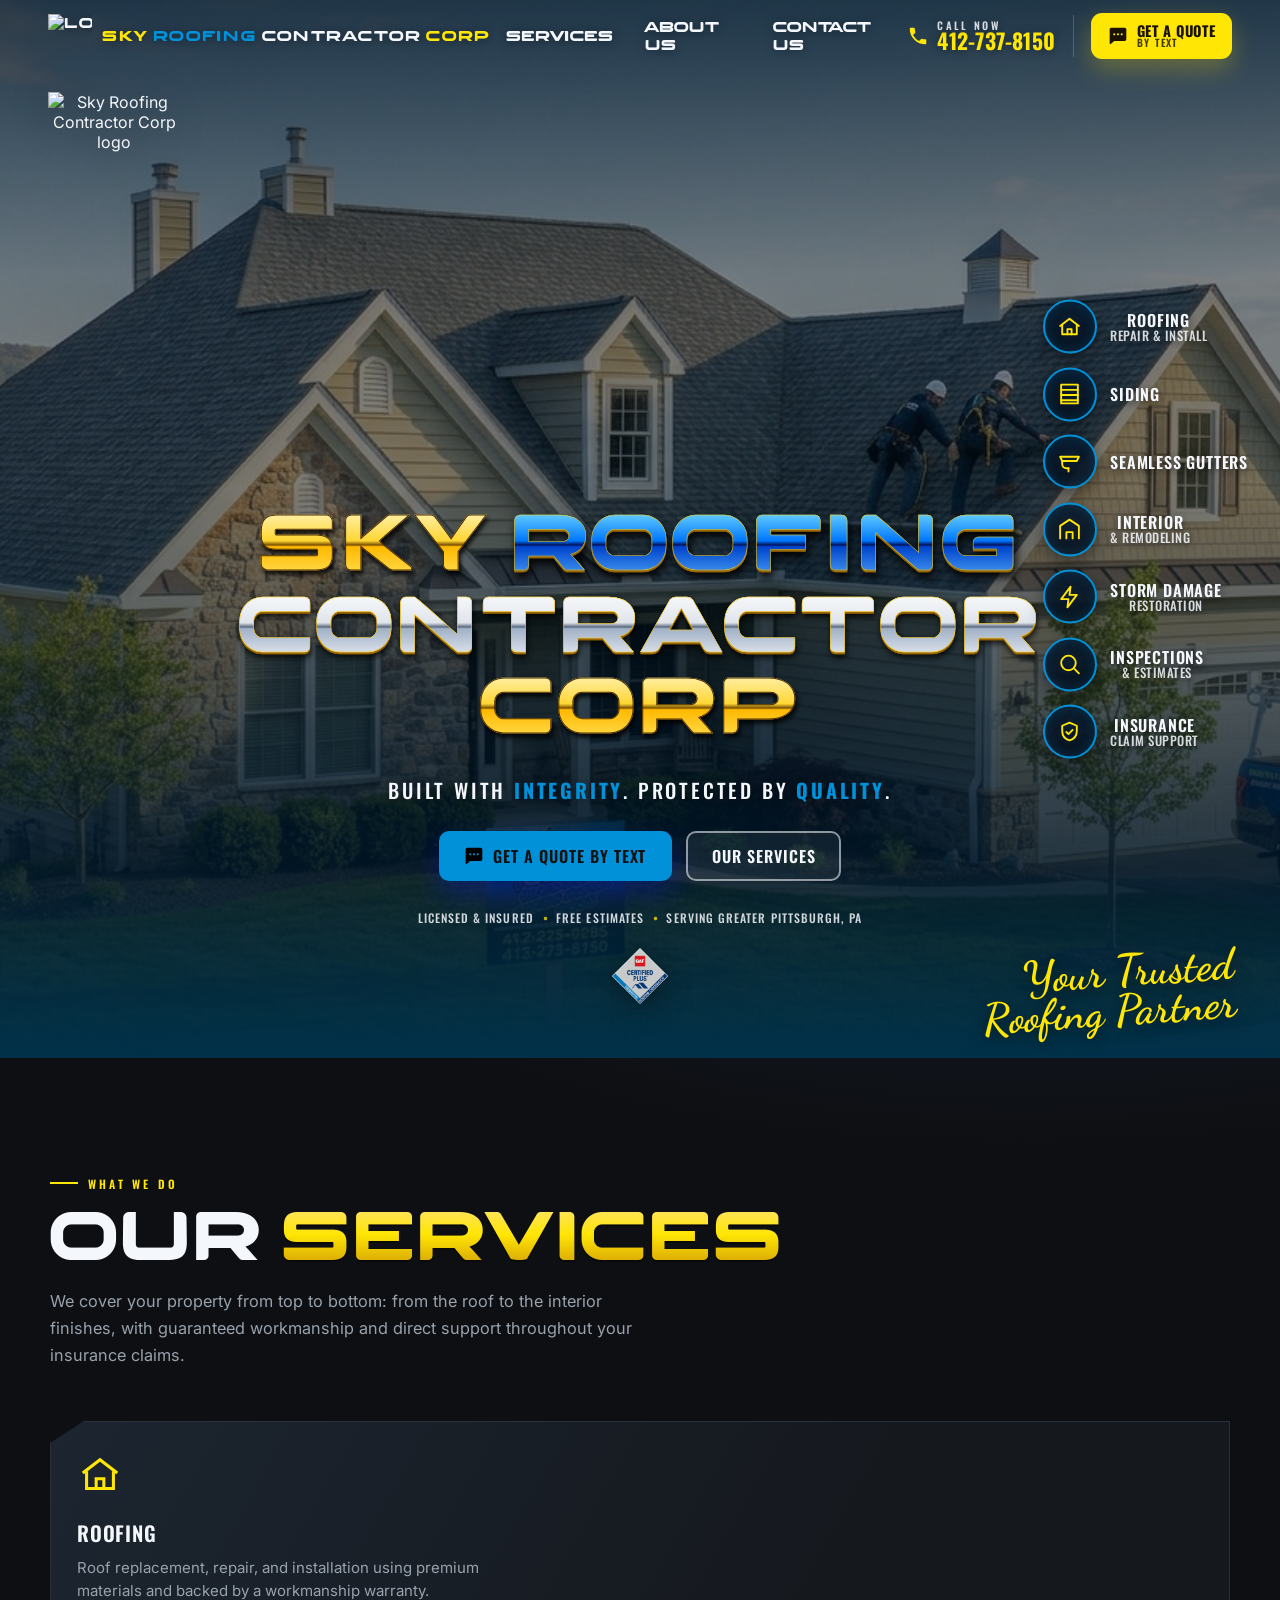
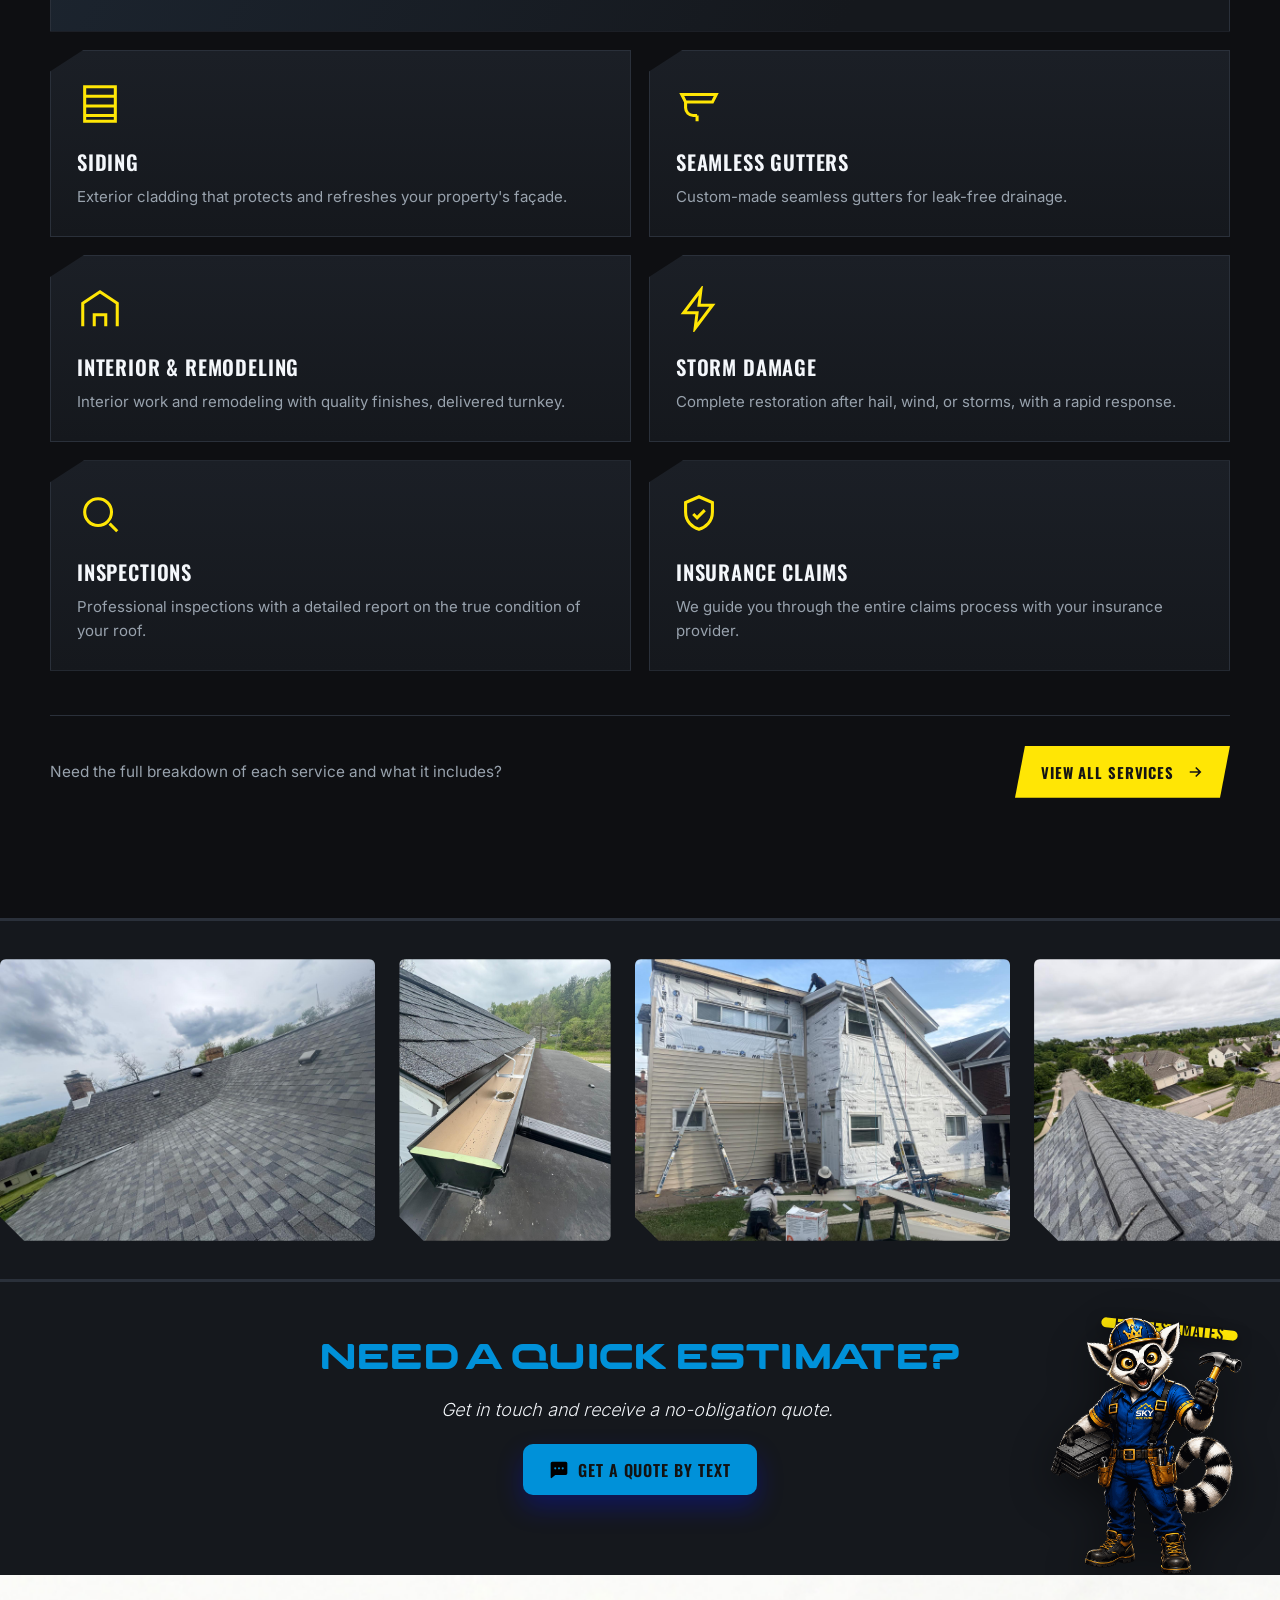
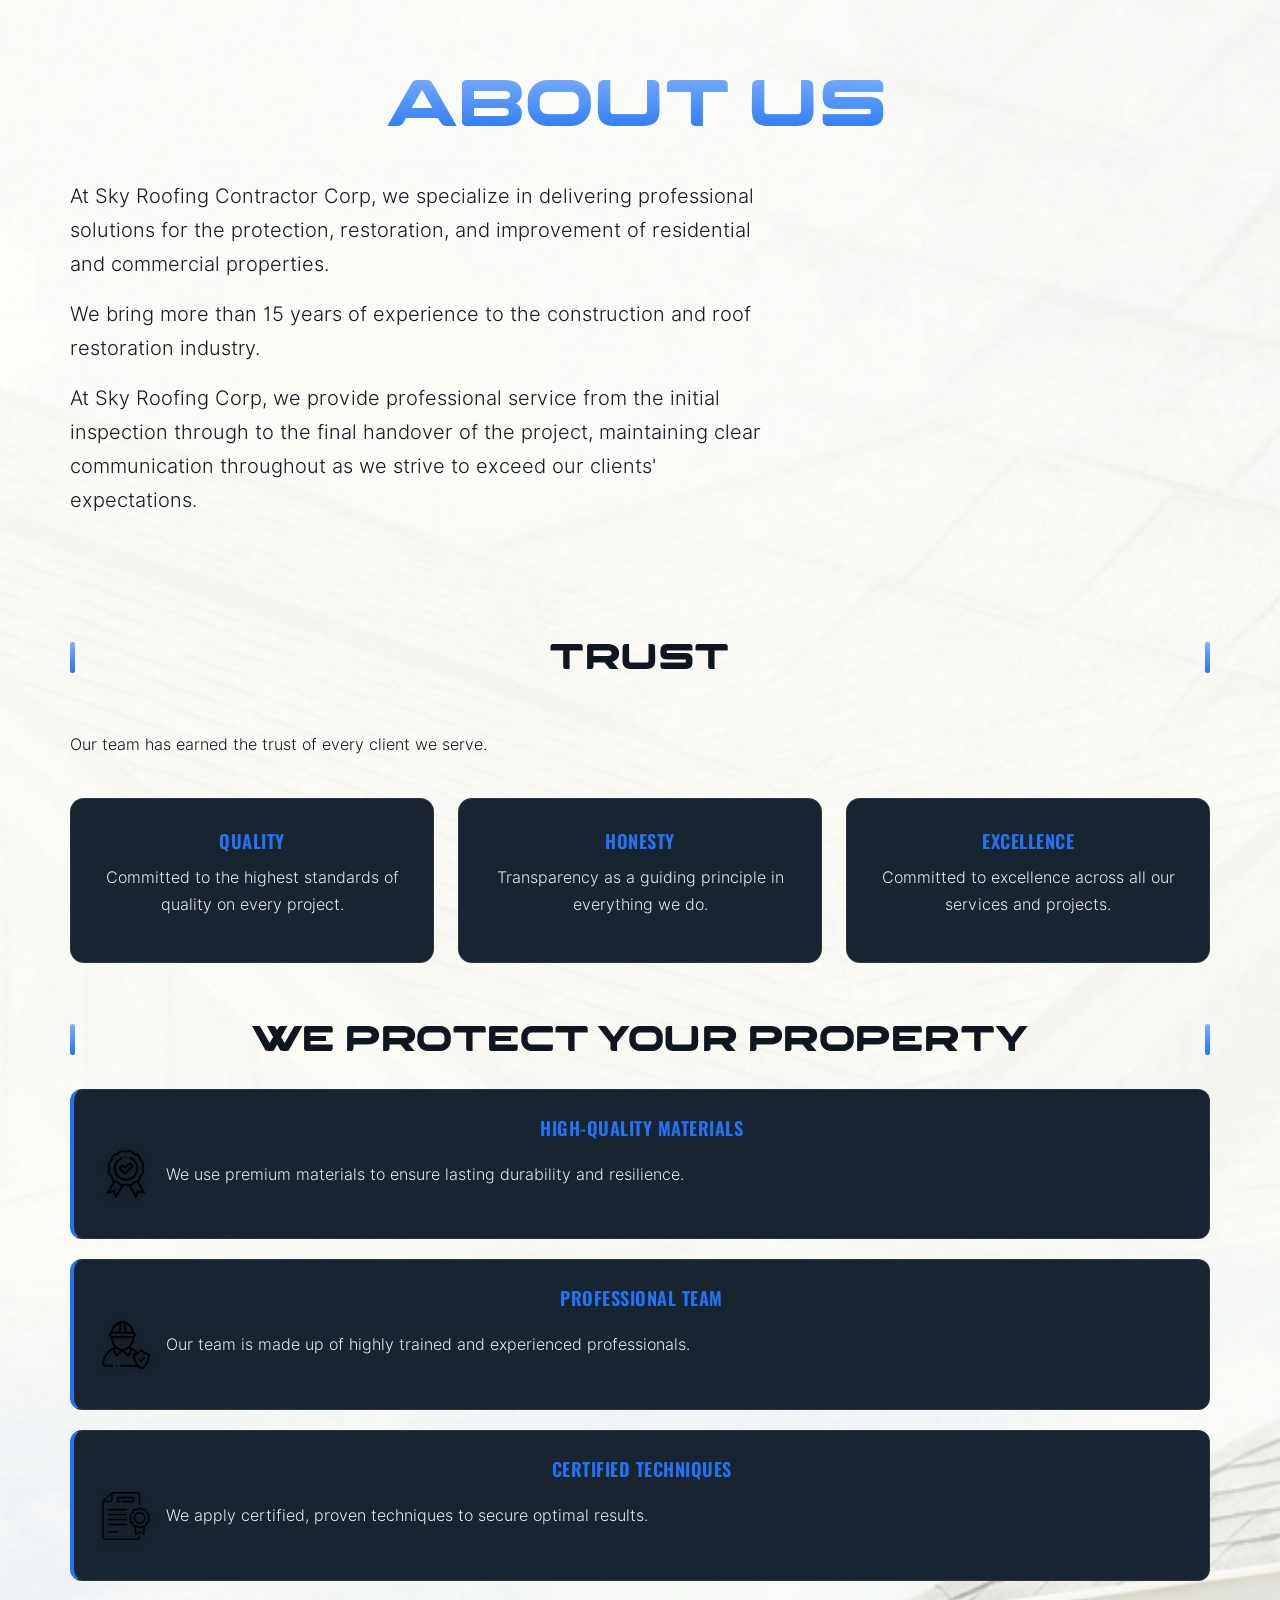
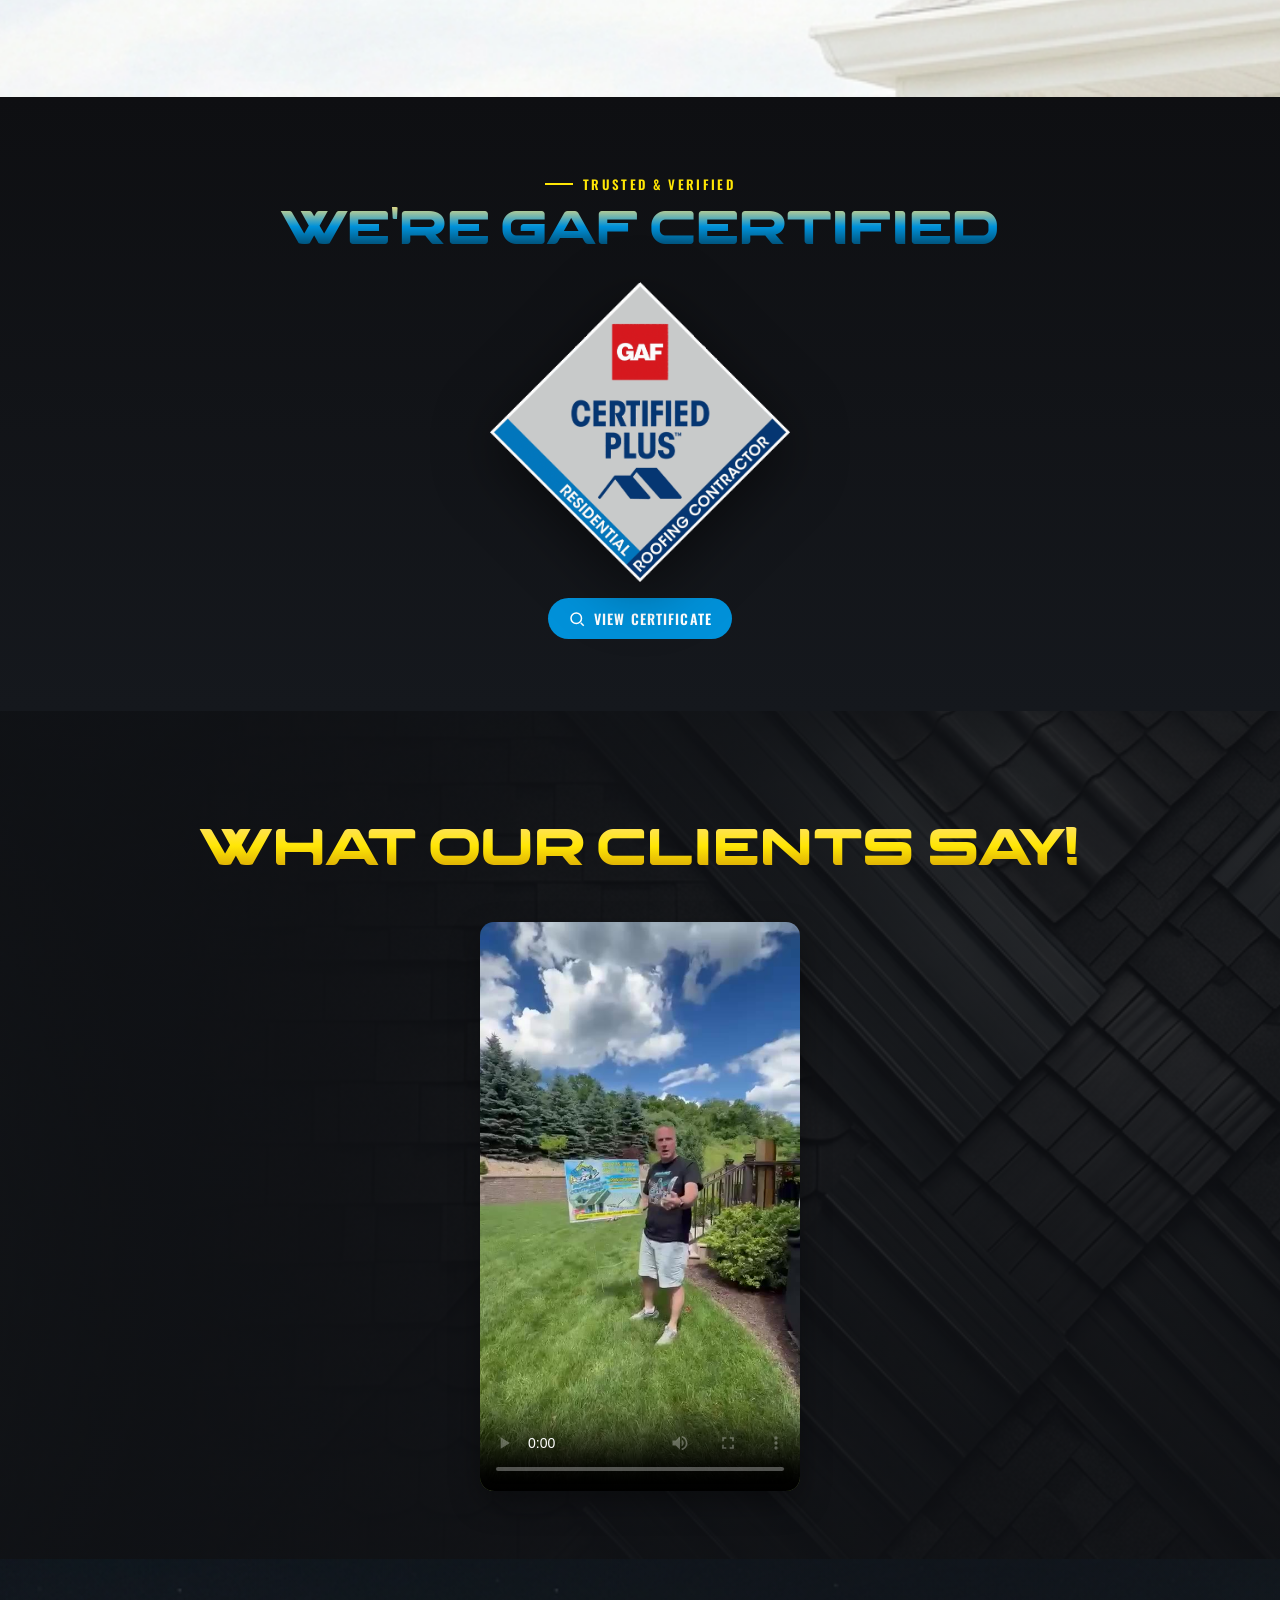
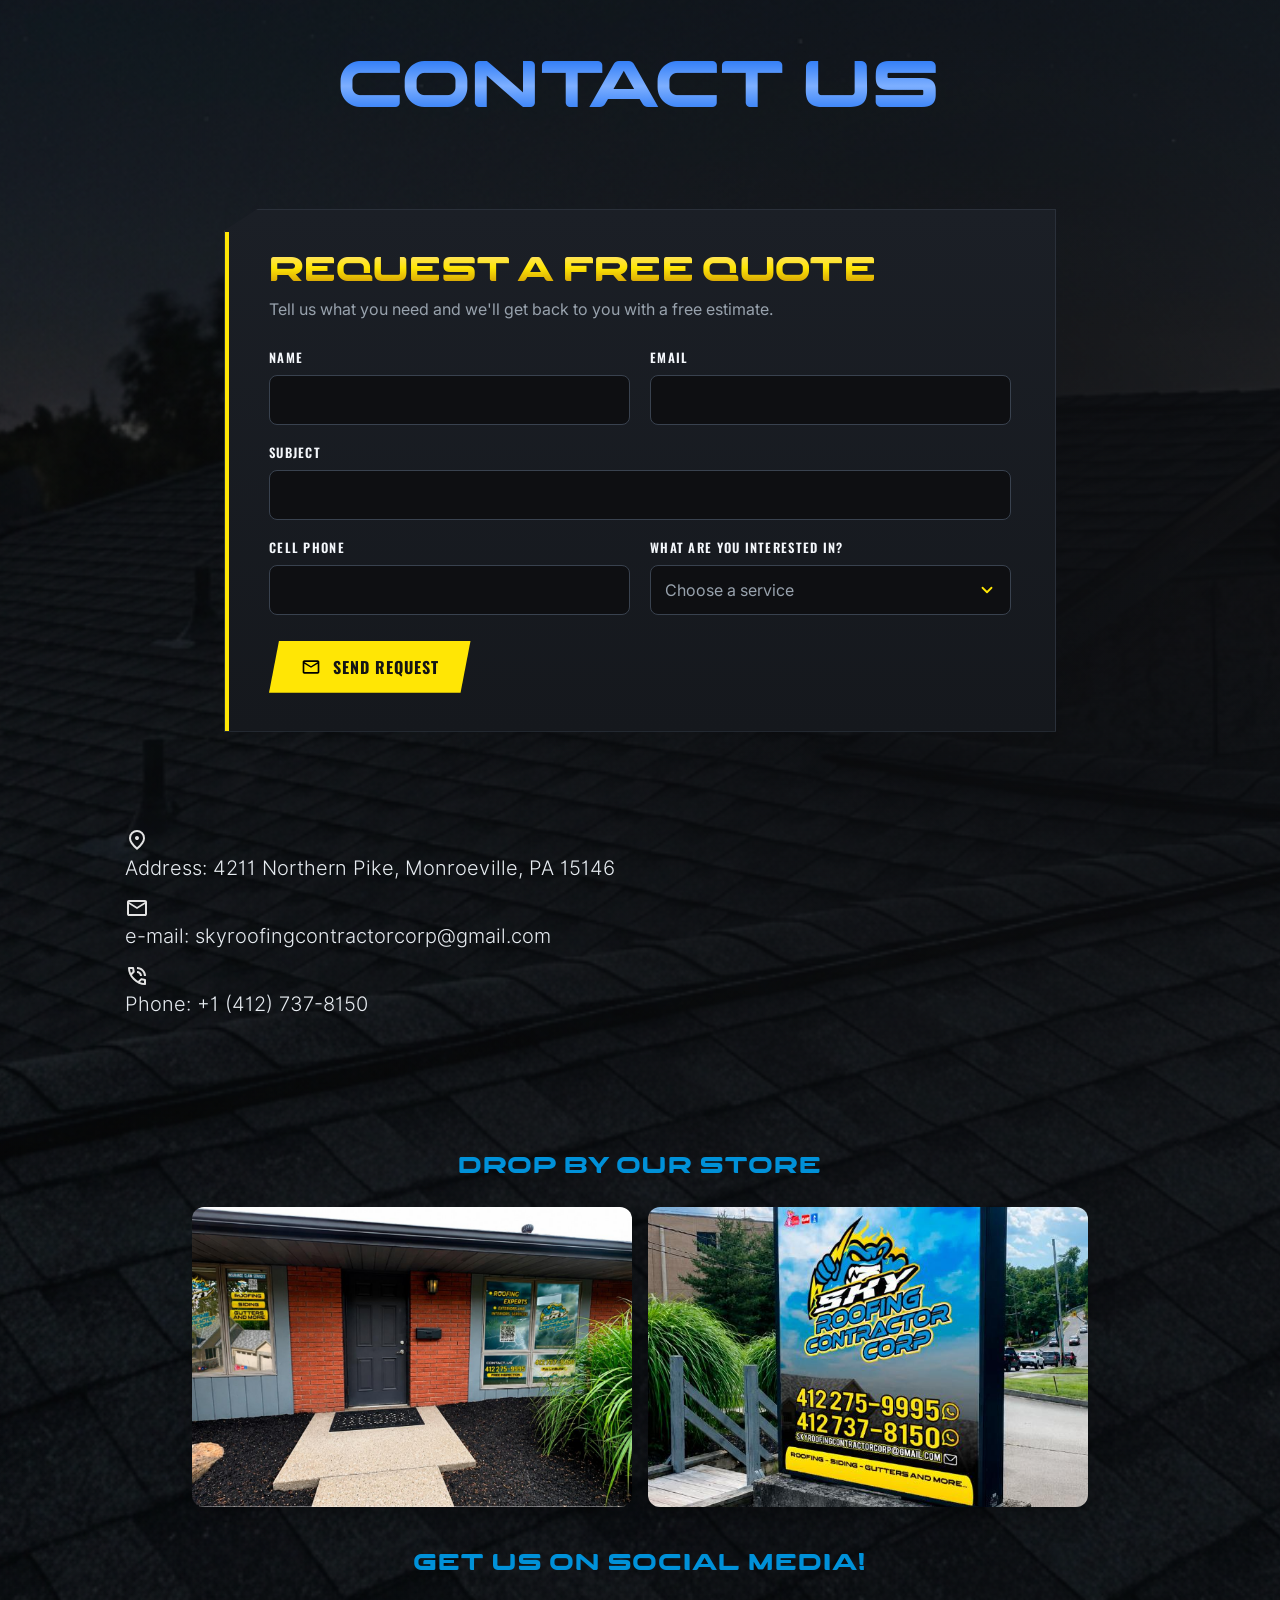
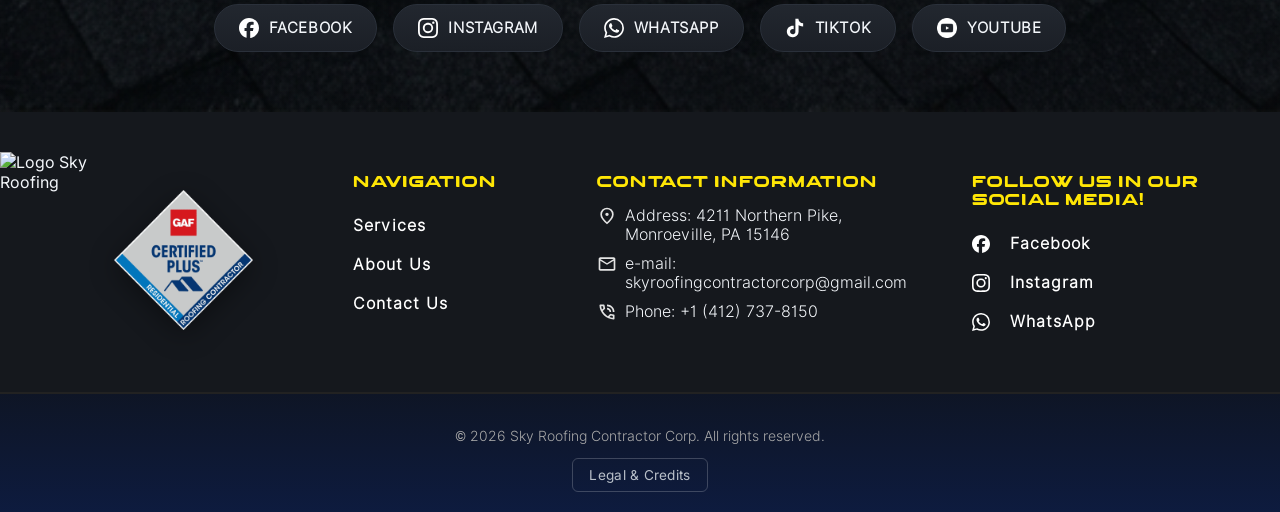
==== commit e9399db0: "actualización contacto -formulario por correo" ====
--- a/frontend/index.html
+++ b/frontend/index.html
@@ -322,11 +322,14 @@
                 <h2>Contact Us</h2>
             </div>
             <div class="contact-form-wrap">
-                <form class="contact-form" id="quoteForm" data-whatsapp="14127378150"
-                      action="https://wa.me/14127378150" method="get" target="_blank" rel="noopener">
+                <form class="contact-form" id="quoteForm" name="quote" method="POST"
+                      data-netlify="true" netlify-honeypot="bot-field">
+                    <p class="contact-form-trap" hidden>
+                        <label>Don't fill this out if you're human: <input name="bot-field" tabindex="-1" autocomplete="off"></label>
+                    </p>
                     <div class="contact-form-head">
                         <h3>Request a free quote</h3>
-                        <p>Fill in your details and we'll open WhatsApp with your message ready to send.</p>
+                        <p>Tell us what you need and we'll get back to you with a free estimate.</p>
                     </div>
                     <div class="contact-form-grid">
                         <div class="contact-field">
@@ -362,7 +365,7 @@
                     </div>
                     <div class="contact-form-foot">
                         <button type="submit" class="contact-form-submit">
-                            <img src="assets/iconos/whatsapp.svg" alt="" aria-hidden="true"> Send on WhatsApp
+                            <img src="assets/iconos/mail.svg" alt="" aria-hidden="true"> <span>Send request</span>
                         </button>
                         <p class="contact-form-status" id="quoteFormStatus" role="status" aria-live="polite"></p>
                     </div>
--- a/frontend/contact_form.css
+++ b/frontend/contact_form.css
@@ -23,6 +23,8 @@
     width: 4px;
     background: var(--yellow);
 }
+
+.contact-form-trap { display: none !important; }
 
 .contact-form-head { margin: 0 0 26px; }
 .contact-form-head h3 {
@@ -76,7 +78,7 @@
     min-height: 50px;
     padding: 0 14px;
     font-family: 'Inter', system-ui, sans-serif;
-    font-size: 1rem; 
+    font-size: 1rem;
     color: var(--white);
     background-color: var(--ink);
     border: 1px solid #39424f;
@@ -148,9 +150,15 @@
     clip-path: polygon(10px 0, 100% 0, calc(100% - 10px) 100%, 0 100%);
     transition: transform .2s ease, filter .2s ease;
 }
-.contact-form-submit img { width: 20px; height: 20px; }
+.contact-form-submit img { width: 20px; height: 20px; filter: brightness(0); }  /* mail.svg is light grey: paint it black */
 .contact-form-submit:hover { transform: translateY(-2px); filter: brightness(1.08); }
 .contact-form-submit:active { transform: translateY(0); }
+.contact-form-submit:disabled {
+    opacity: .6;
+    cursor: progress;
+    transform: none;
+    filter: none;
+}
 .contact-form-submit:focus-visible {
     outline: none;
     box-shadow: inset 0 0 0 3px var(--darkblue);
@@ -165,7 +173,9 @@
     color: var(--white);
 }
 .contact-form-status:empty { display: none; }
+.contact-form-status.is-error { color: #ff9a8d; }
 .contact-form-status a {
+    white-space: nowrap;
     color: var(--yellow);
     text-decoration: underline;
     text-underline-offset: 3px;
